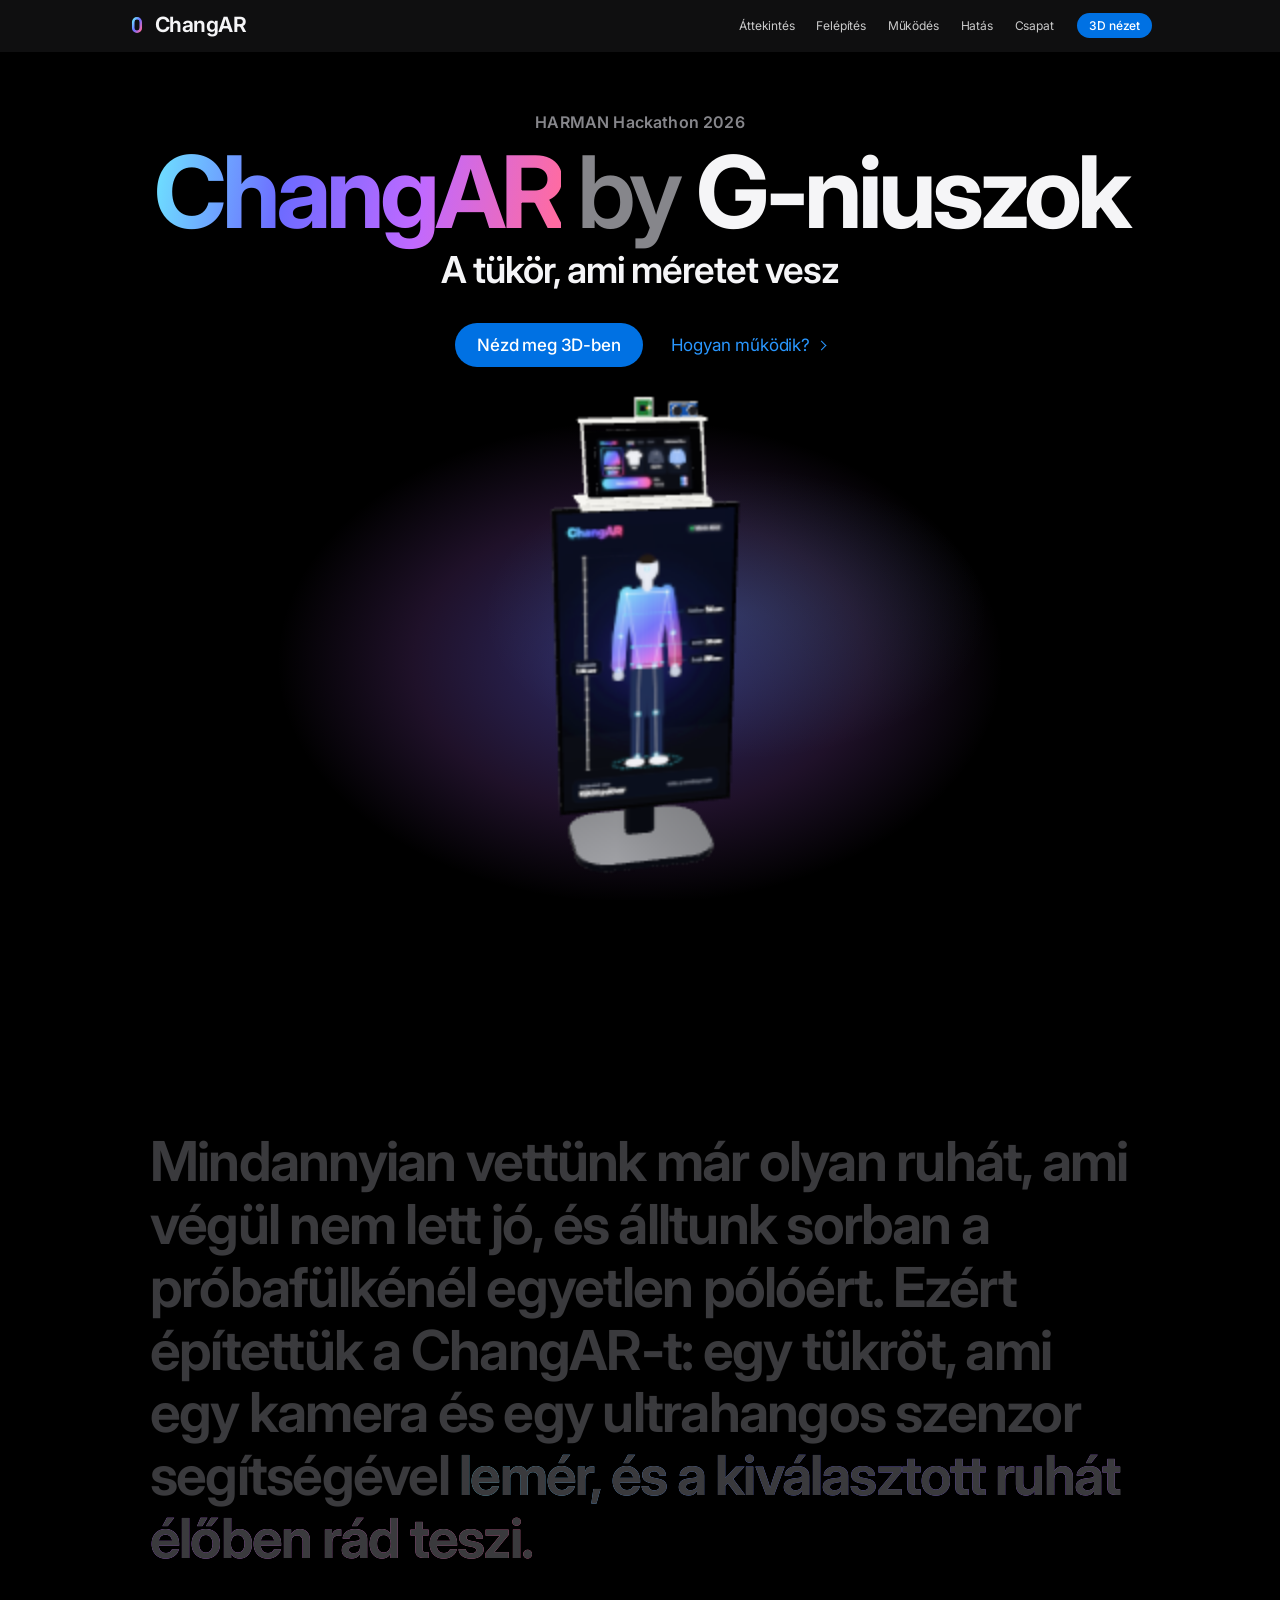
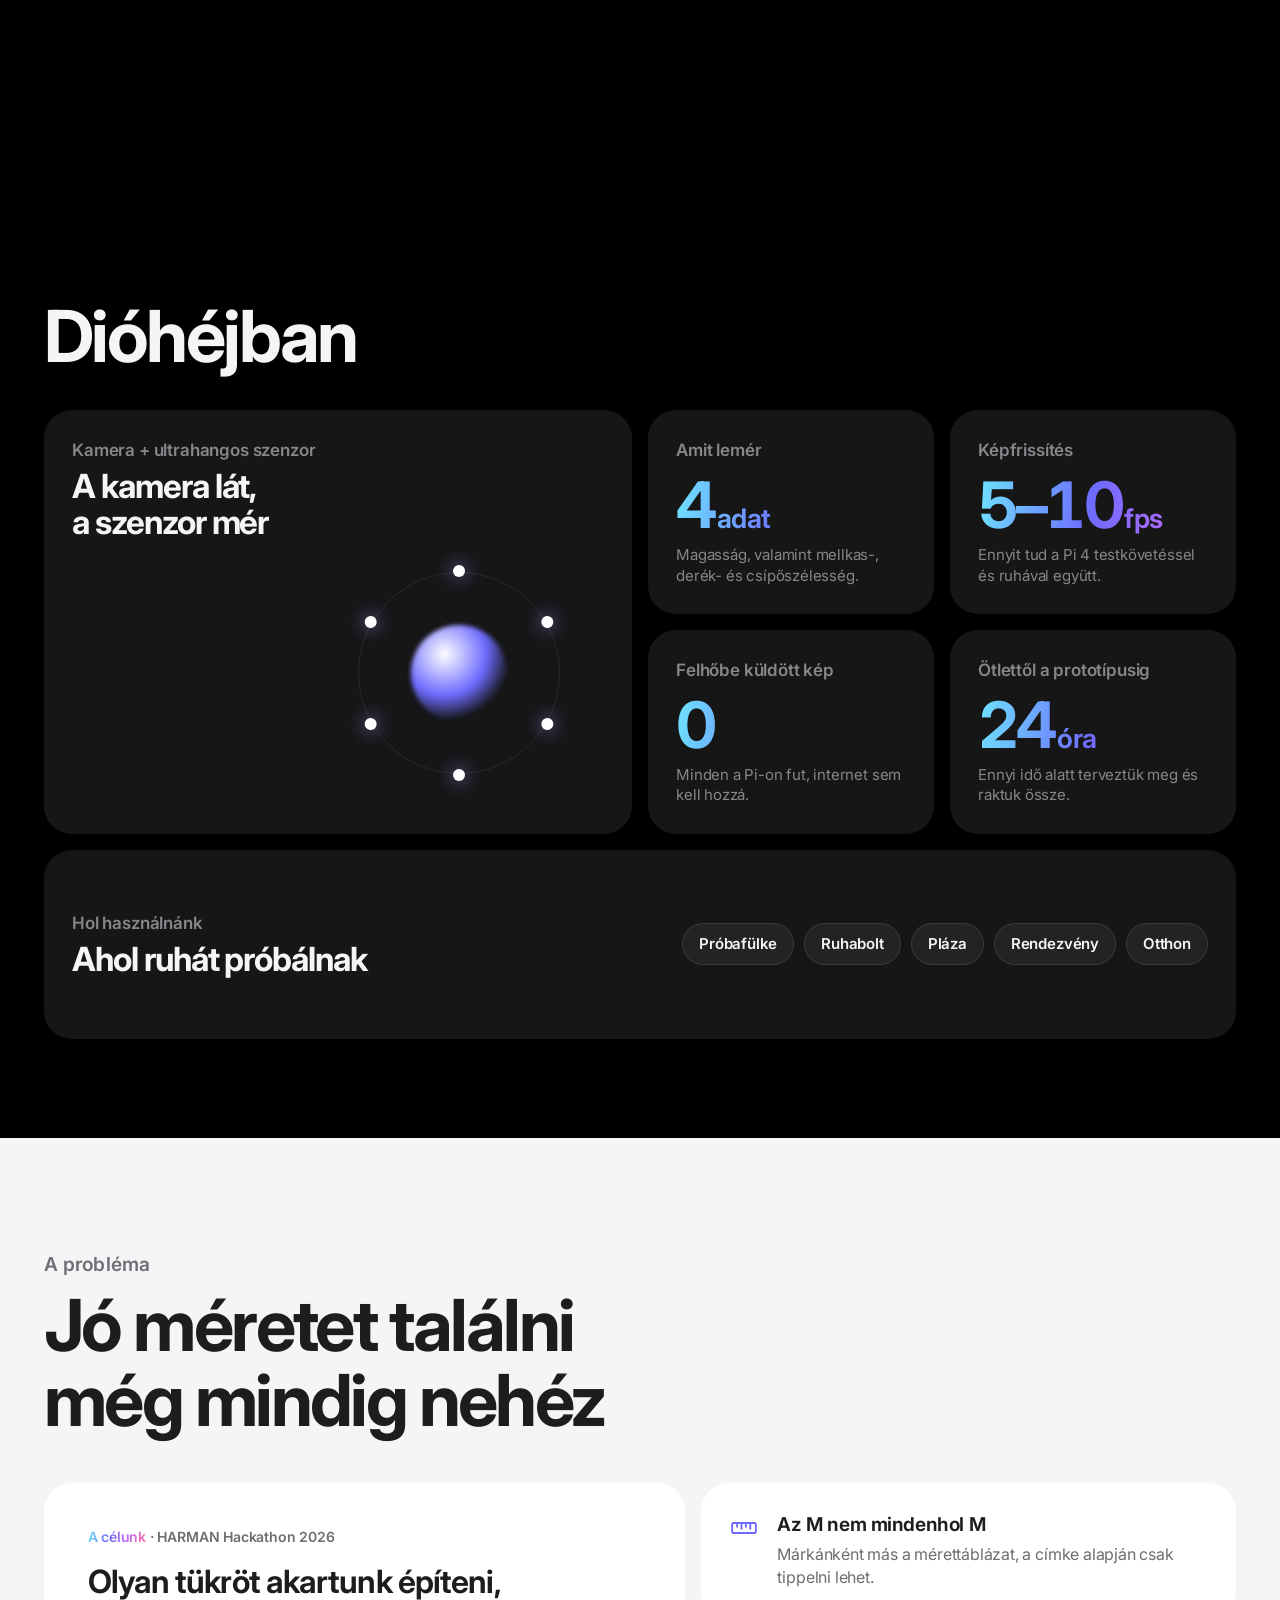
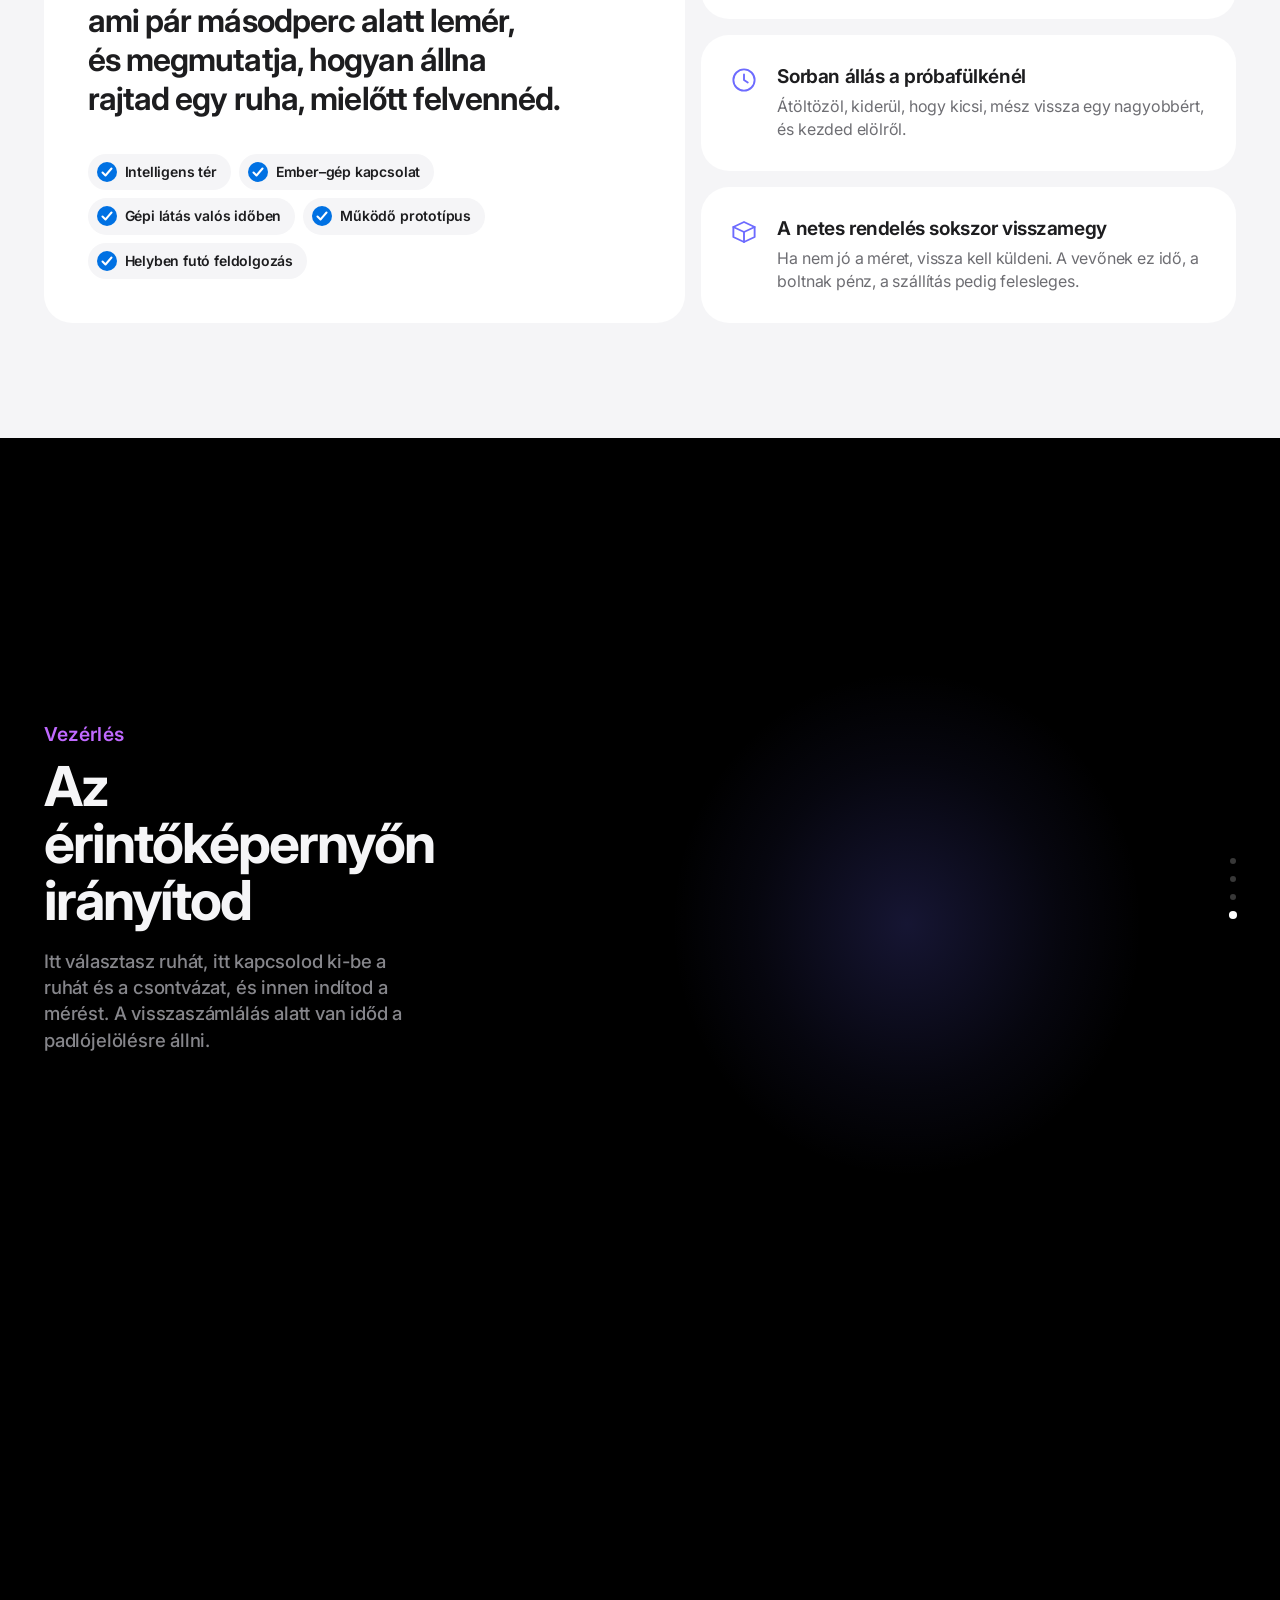
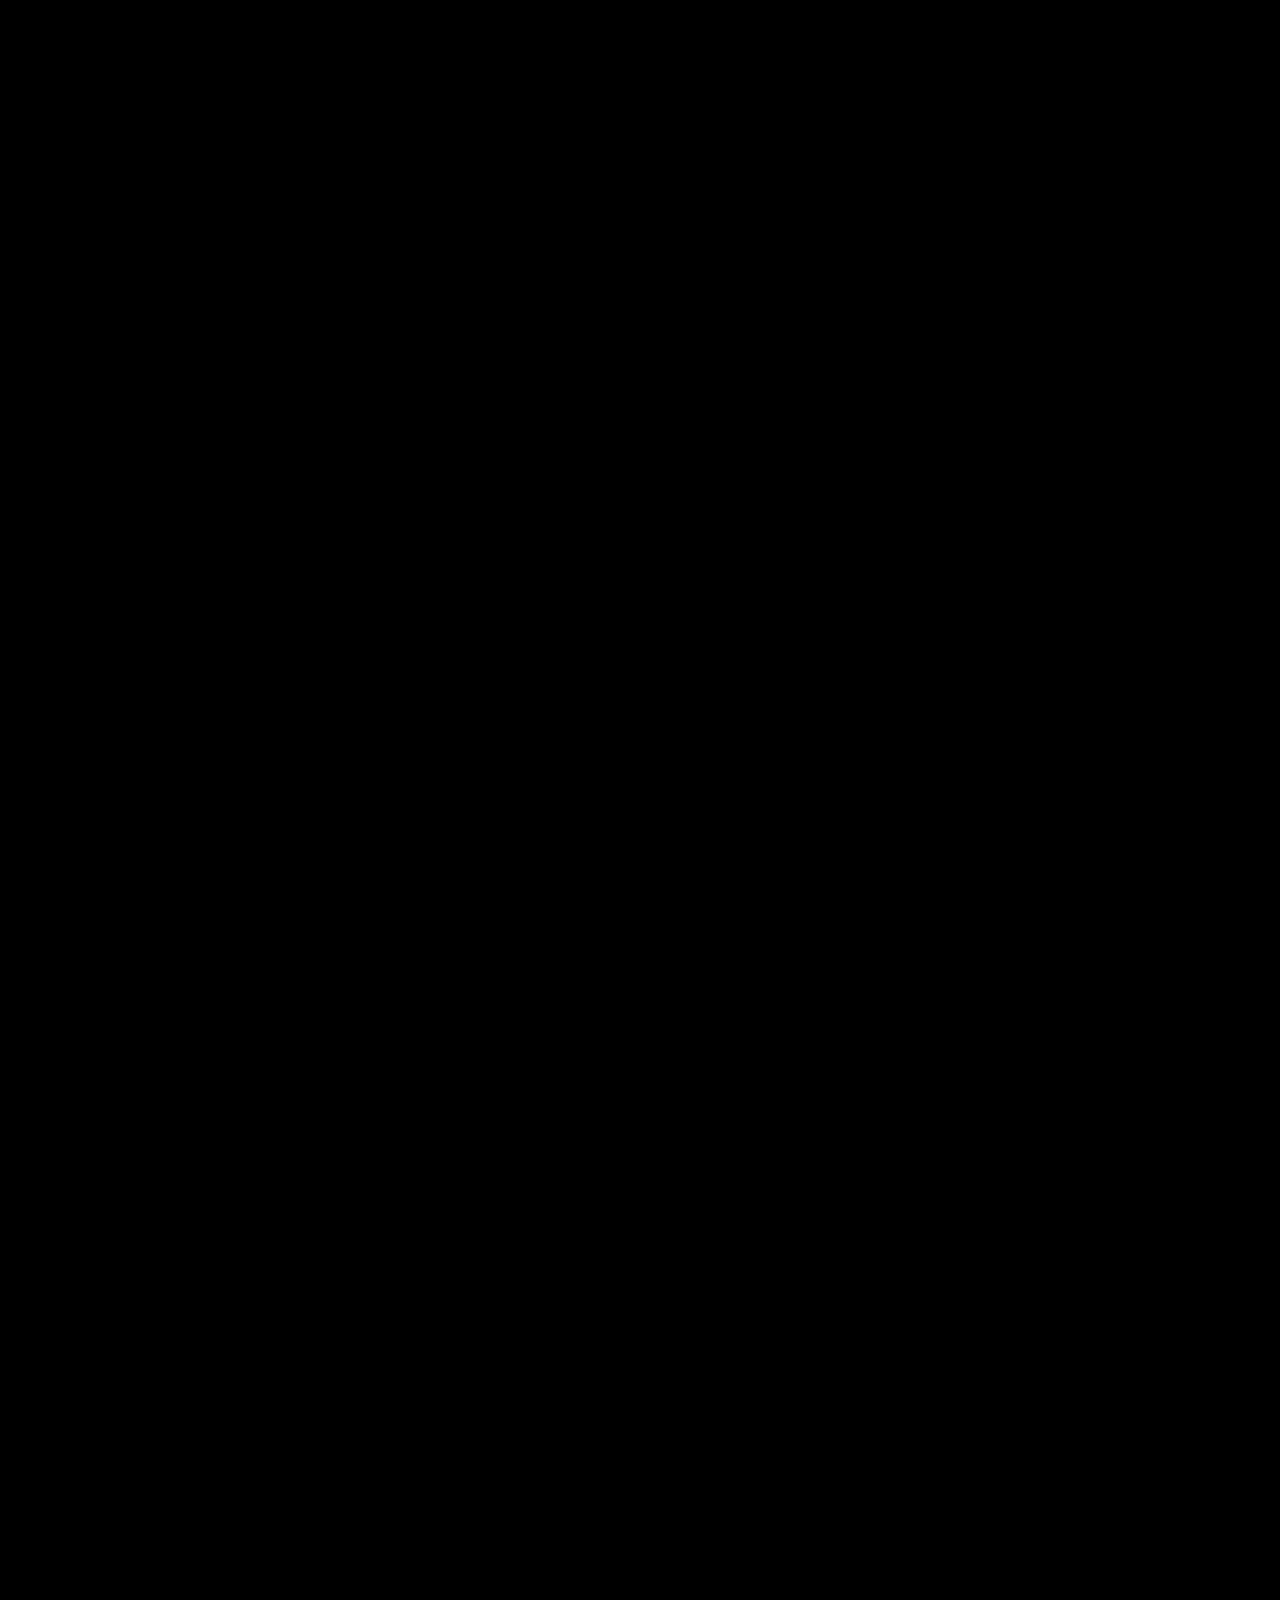
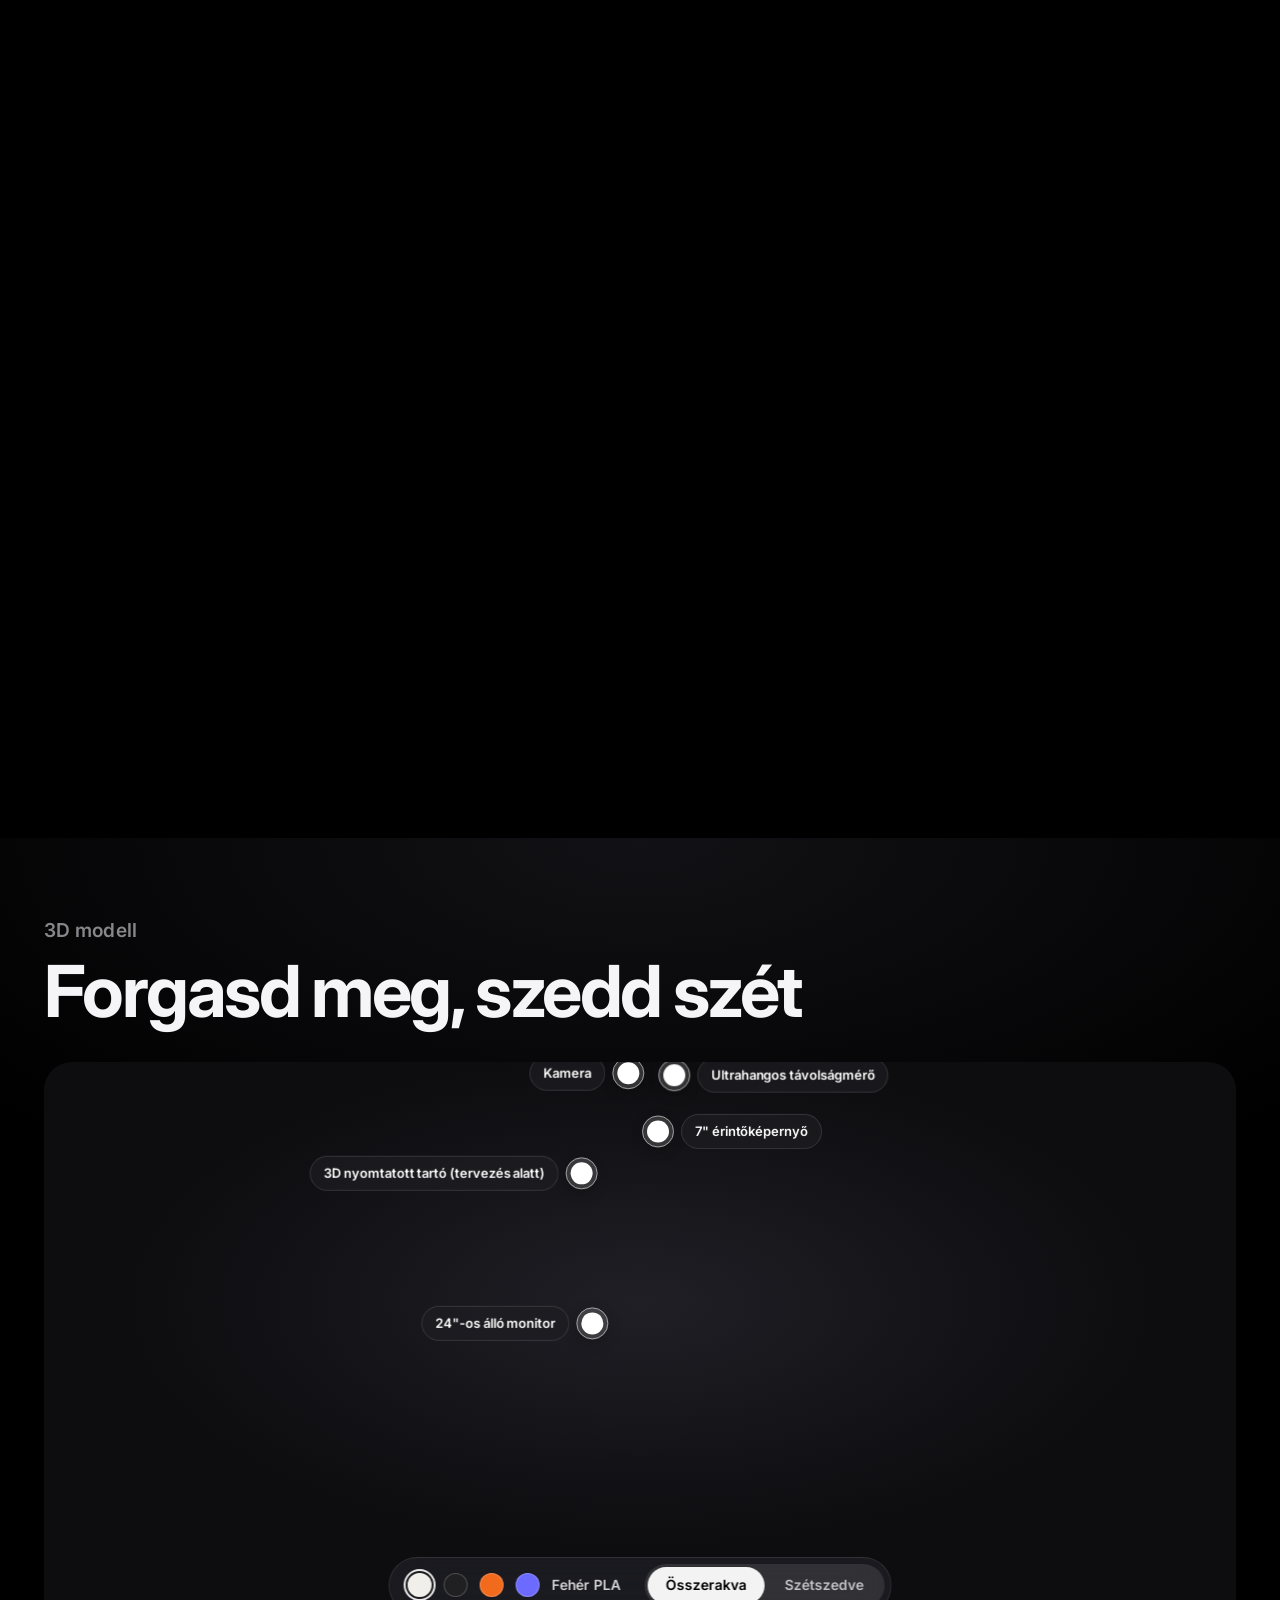
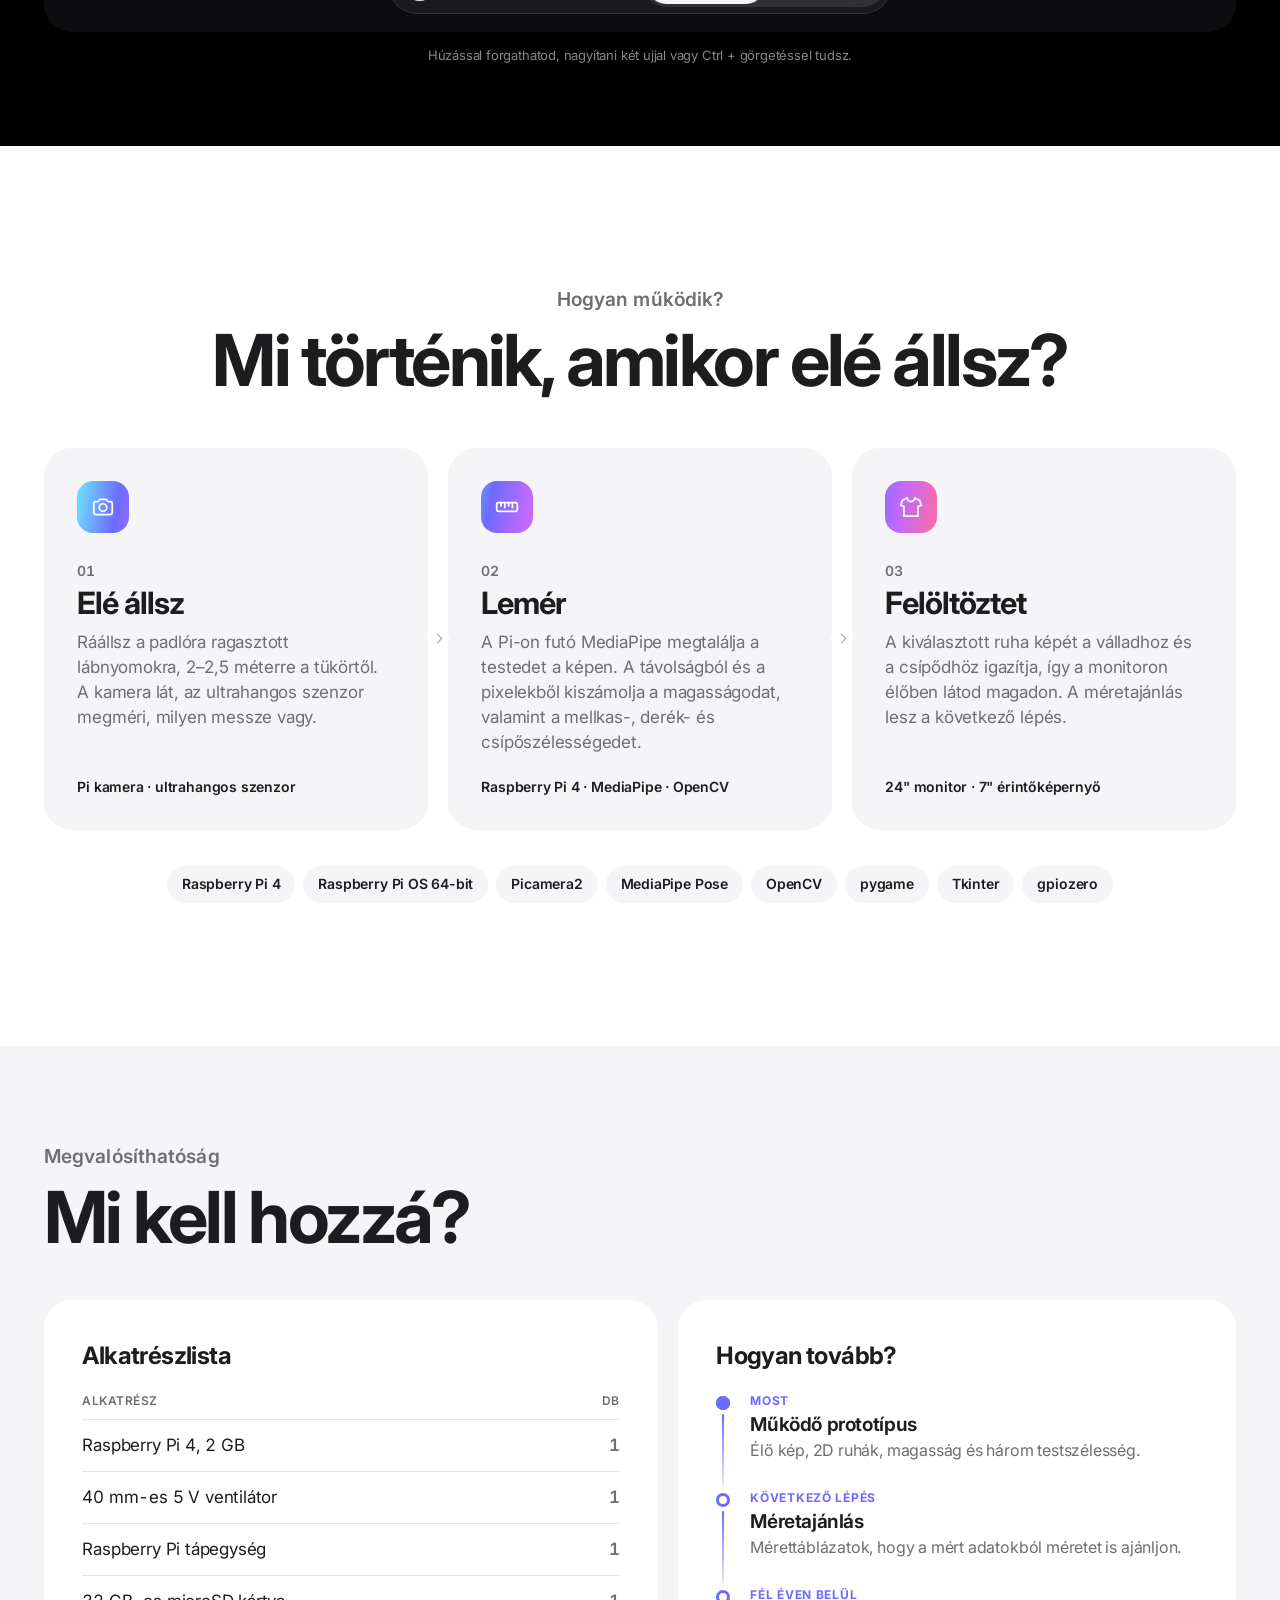
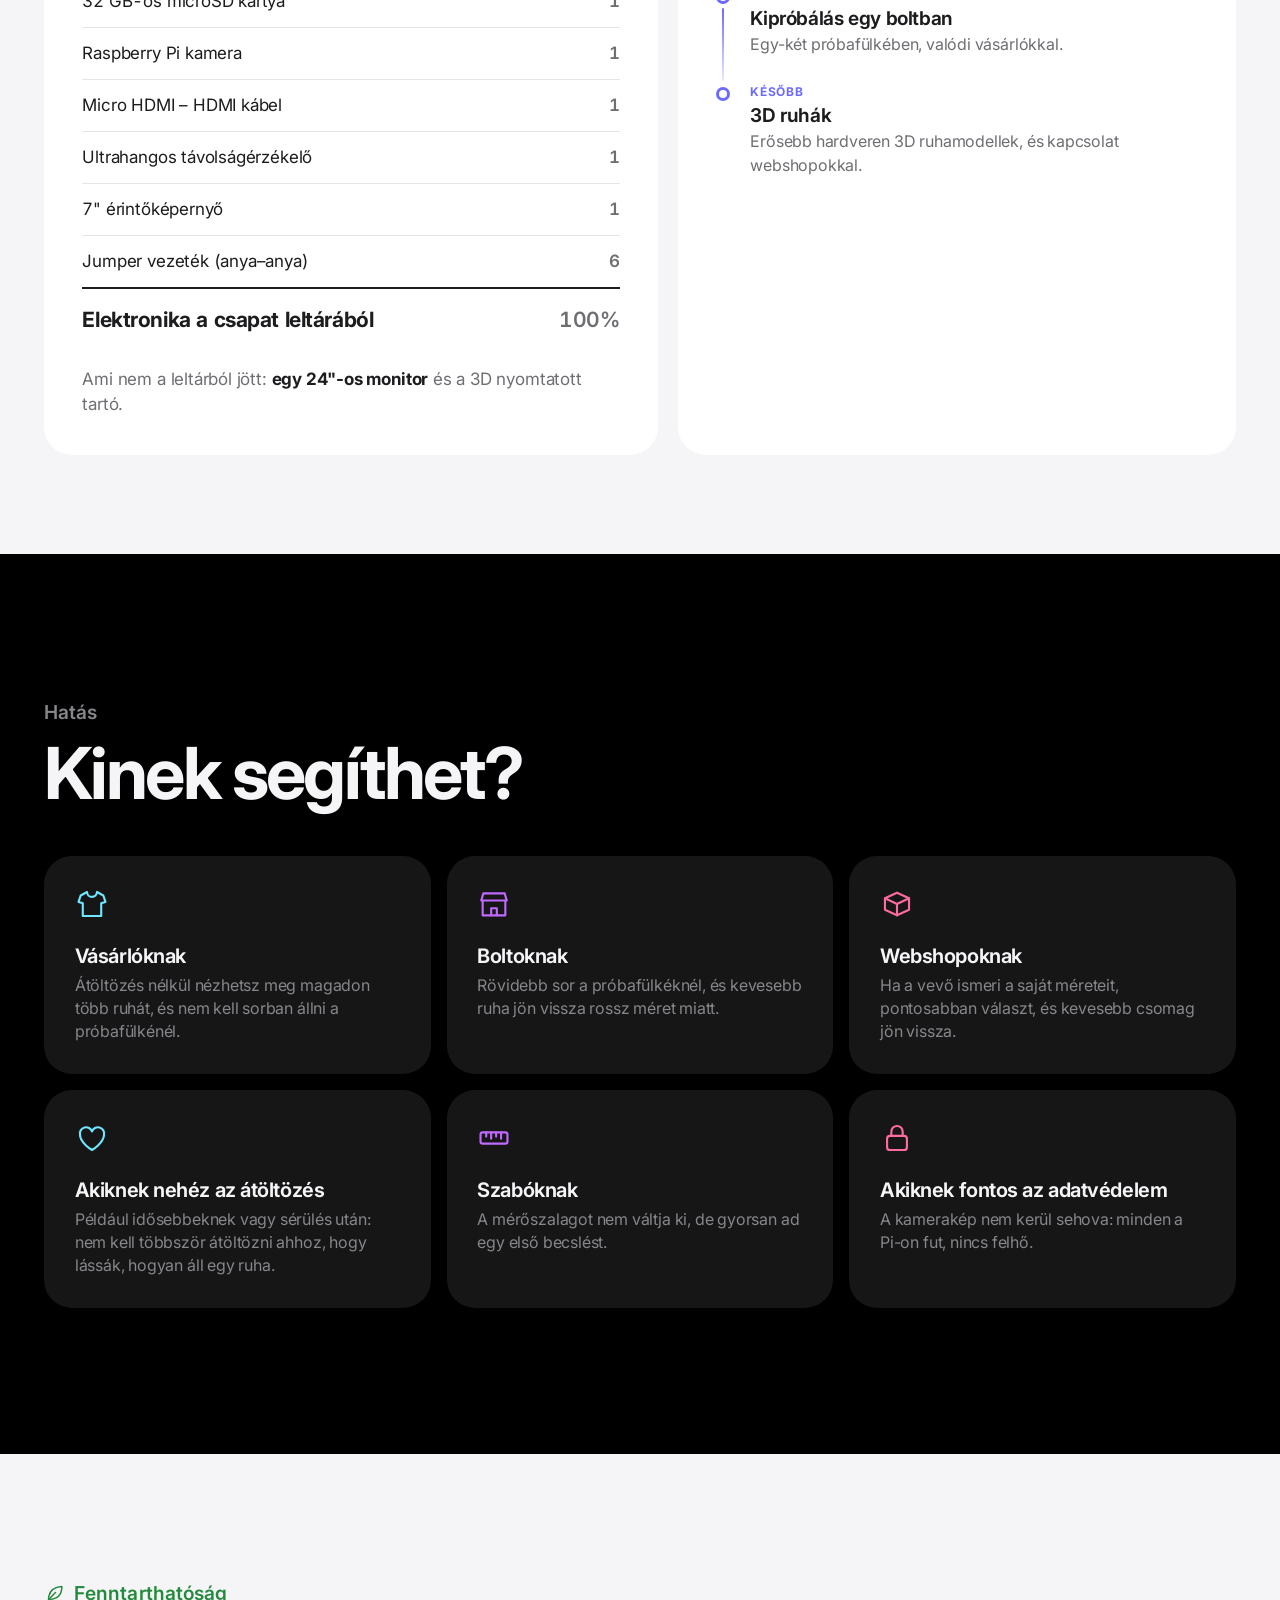
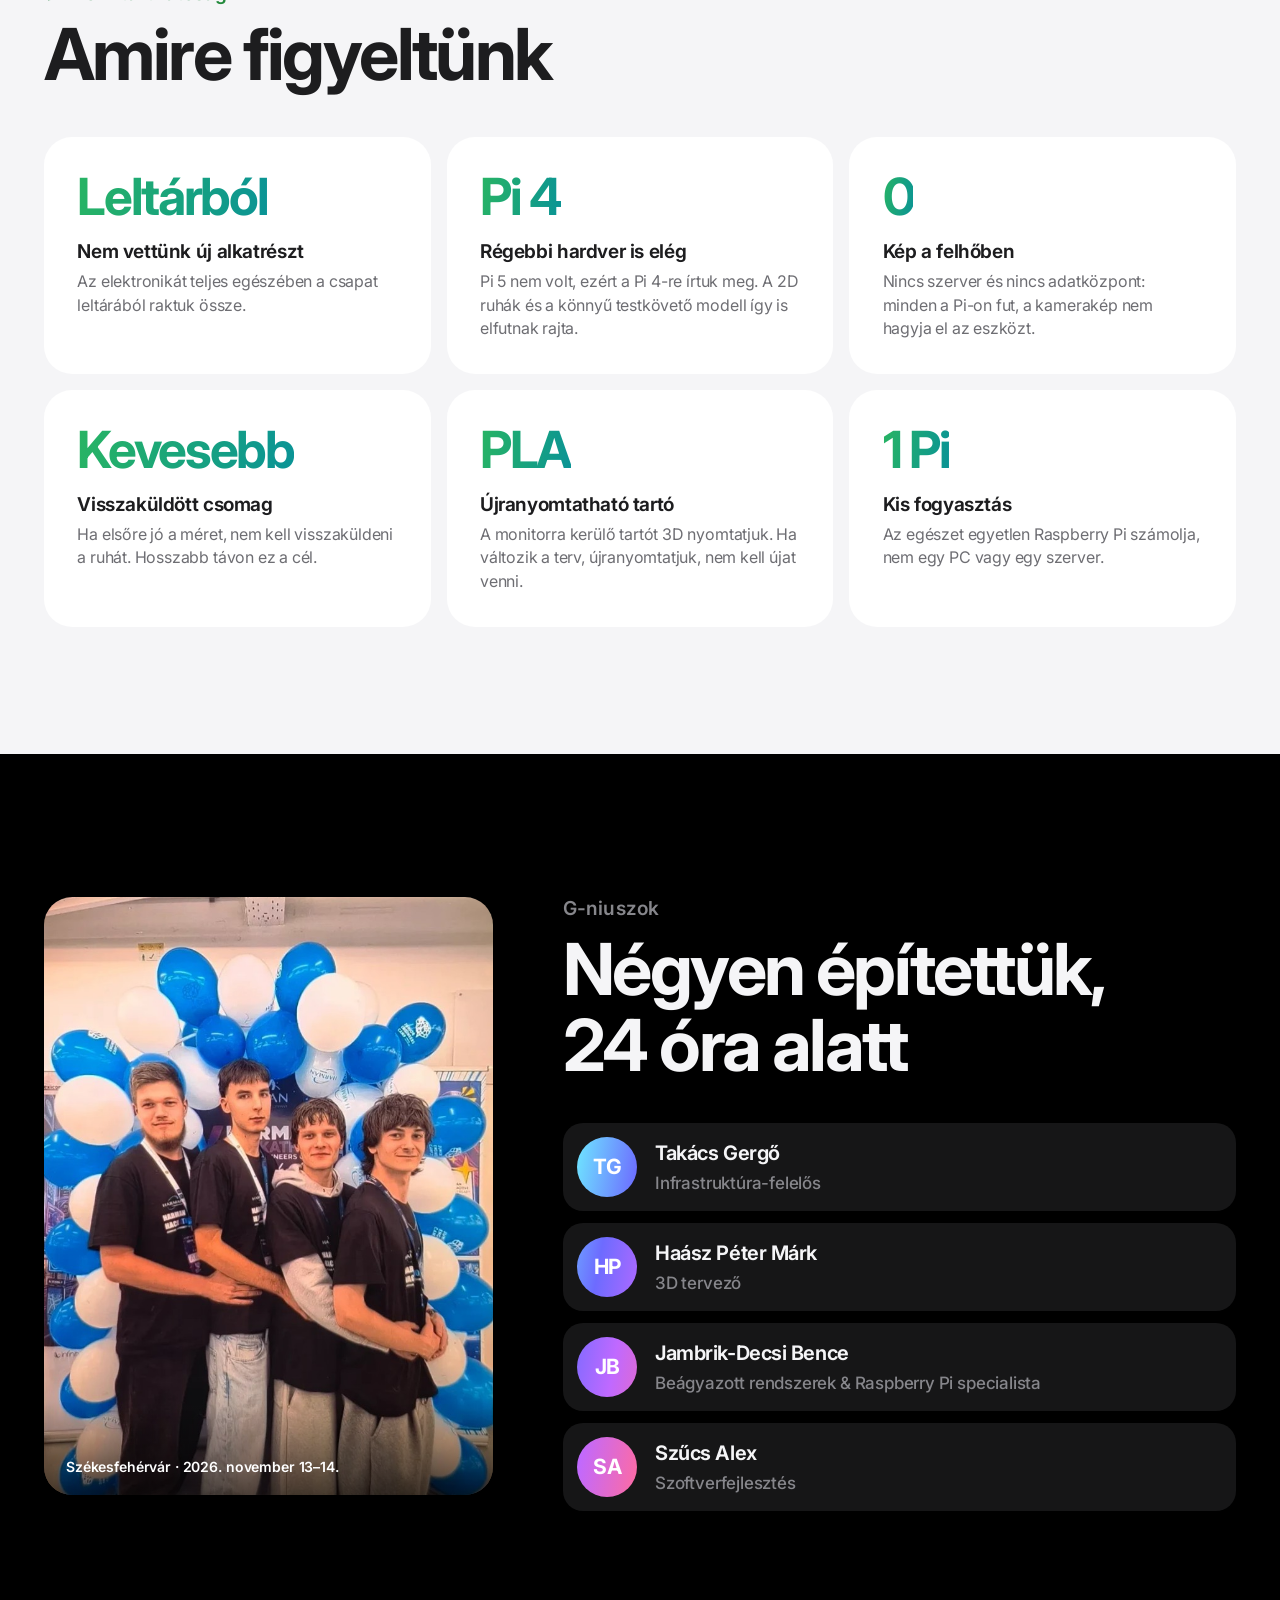
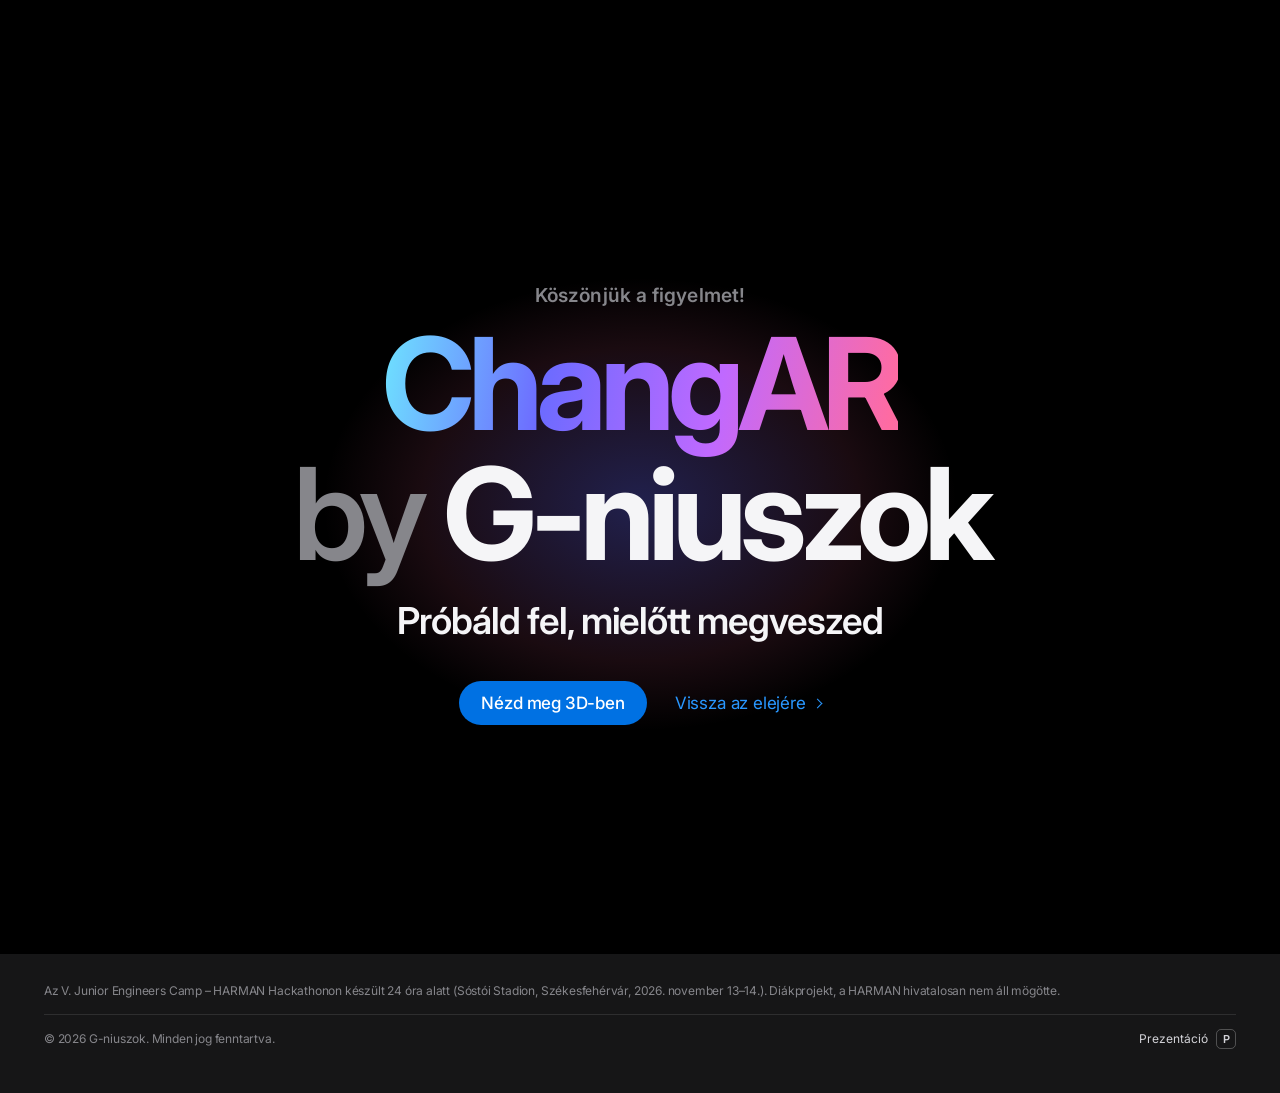
==== web/index.html @ cf9cc8a7 "Add files via upload" ====
<!doctype html>
<html lang="hu">
<head>
  <meta charset="utf-8">
  <meta name="viewport" content="width=device-width, initial-scale=1, viewport-fit=cover">
  <!-- ✏️ EDIT: page title + description (shown in browser tabs and link previews) -->
  <title>ChangAR by G-niuszok · A tükör, ami méretet vesz</title>
  <meta name="description" content="A ChangAR egy okostükör: egy kamera és egy ultrahangos szenzor segítségével lemér, és élőben rád teszi a kiválasztott ruhát. A G-niuszok csapat építette 24 óra alatt a HARMAN Hackathon 2026-on.">
  <meta name="author" content="G-niuszok">
  <meta property="og:title" content="ChangAR by G-niuszok · A tükör, ami méretet vesz">
  <meta property="og:description" content="Okostükör Raspberry Pi-on: lemér, és a monitoron élőben rád teszi a ruhát. A G-niuszok csapat projektje a HARMAN Hackathon 2026-ról.">
  <meta property="og:site_name" content="G-niuszok">
  <meta property="og:type" content="website">
  <meta property="og:locale" content="hu_HU">
  <meta name="theme-color" content="#000000">
  <link rel="icon" href="assets/favicon.svg" type="image/svg+xml">
  <link rel="preload" href="vendor/fonts/inter-latin-opsz-normal.woff2" as="font" type="font/woff2" crossorigin>
  <link rel="stylesheet" href="css/style.css">
  <script>document.documentElement.classList.add('js')</script>
  <script type="module" src="vendor/model-viewer.min.js"></script>
  <script defer src="js/main.js"></script>
</head>
<body>
<a class="skip-link" href="#main">Ugrás a tartalomhoz</a>

<!-- ============================== NAVIGATION ============================== -->
<header class="nav" id="nav">
  <div class="nav__inner">
    <a class="nav__brand" href="#top" aria-label="ChangAR, vissza az oldal tetejére">
      <svg class="nav__logo" viewBox="0 0 24 24" aria-hidden="true"><defs><linearGradient id="logo-grad" x1="0" y1="0" x2="1" y2="1"><stop offset="0" stop-color="#6ee7ff"/><stop offset=".5" stop-color="#6d6bff"/><stop offset="1" stop-color="#ff6ba1"/></linearGradient></defs><rect x="7" y="3" width="10" height="18" rx="5" stroke="url(#logo-grad)"/></svg>
      ChangAR <!-- ✏️ EDIT: project name -->
    </a>
    <nav class="nav__menu" id="nav-menu" aria-label="Szakaszok">
      <a href="#overview">Áttekintés</a>
      <a href="#design">Felépítés</a>
      <a href="#how">Működés</a>
      <a href="#impact">Hatás</a>
      <a href="#team">Csapat</a>
    </nav>
    <button class="nav__toggle" type="button" aria-expanded="false" aria-controls="nav-menu" aria-label="Menü megnyitása">
      <svg viewBox="0 0 24 24" aria-hidden="true"><path d="M6 9.5l6 6 6-6"/></svg>
    </button>
    <a class="nav__cta" href="#explore">3D nézet</a>
  </div>
</header>

<main id="main">

  <!-- ============================== 1 · HERO ============================== -->
  <section class="hero" id="top" data-slide>
    <div class="hero__glow" aria-hidden="true"></div>
    <div class="hero__copy container">
      <p class="hero__eyebrow intro" style="--d:.1s">HARMAN Hackathon 2026</p>
      <!-- ✏️ EDIT: project + team name. The two parts only wrap between each other. -->
      <h1 class="hero__title intro" style="--d:.2s"><span class="lockup__name grad-text grad-text--animated">ChangAR</span> <span class="lockup__by">by <span class="lockup__team">G-niuszok</span></span></h1>
      <p class="hero__tagline intro" style="--d:.35s">A tükör, ami méretet vesz</p>
      <div class="hero__ctas intro" style="--d:.5s">
        <a class="btn" href="#explore">Nézd meg 3D-ben</a>
        <a class="link-more" href="#how">Hogyan működik?</a>
      </div>
    </div>
    <div class="hero__stage intro" style="--d:.45s">
      <!-- ✏️ 3D: put your model at assets/models/changar.glb (see README → "Your 3D model") -->
      <model-viewer class="mv hero__model" id="hero-model"
        src="assets/models/changar.glb"
        alt="A ChangAR: álló 24 colos monitor, a tetején 3D nyomtatott tartóban érintőképernyő, Raspberry Pi, kamera és távolságmérő"
        camera-orbit="25deg 72deg 112%"
        auto-rotate auto-rotate-delay="0" rotation-per-second="12deg"
        camera-controls disable-zoom disable-pan touch-action="pan-y" interaction-prompt="none"
        environment-image="neutral" tone-mapping="neutral" exposure="1.05" shadow-intensity="0"
        loading="eager">
        <div slot="progress-bar"></div>
      </model-viewer>
    </div>
  </section>

  <!-- ============================== 2 · STATEMENT ============================== -->
  <section class="section statement slide" id="overview" data-slide>
    <div class="container">
      <!-- ✏️ EDIT: your one-paragraph story. Words light up as you scroll; wrap key words in <span class="hl"> for the gradient. -->
      <p class="scrub-text" data-scrub>
        Mindannyian vettünk már olyan ruhát, ami végül nem lett jó, és álltunk sorban a próbafülkénél egyetlen pólóért.
        Ezért építettük a ChangAR-t: egy tükröt, ami egy kamera és egy ultrahangos szenzor segítségével
        <span class="hl">lemér, és a kiválasztott ruhát élőben rád teszi.</span>
      </p>
    </div>
  </section>

  <!-- ============================== 3 · HIGHLIGHTS ============================== -->
  <section class="section highlights slide" data-slide>
    <div class="container container--wide">
      <h2 class="section-title reveal">Dióhéjban</h2>
      <div class="bento">
        <article class="tile tile--hero reveal">
          <p class="tile__label">Kamera + ultrahangos szenzor</p>
          <h3 class="tile__title">A kamera lát,<br>a szenzor mér</h3>
          <div class="mic-viz" aria-hidden="true">
            <span class="mic-viz__pulse"></span><span class="mic-viz__pulse"></span><span class="mic-viz__pulse"></span>
            <span class="mic-viz__ring"><i></i><i></i><i></i><i></i><i></i><i></i></span>
            <span class="mic-viz__core"></span>
          </div>
        </article>
        <article class="tile reveal" style="--d:.06s">
          <p class="tile__label">Amit lemér</p>
          <p class="tile__stat"><span data-count="4">4</span><small>adat</small></p>
          <p class="tile__text">Magasság, valamint mellkas-, derék- és csípőszélesség.</p>
        </article>
        <article class="tile reveal" style="--d:.12s">
          <p class="tile__label">Képfrissítés</p>
          <p class="tile__stat">5–10<small>fps</small></p>
          <p class="tile__text">Ennyit tud a Pi 4 testkövetéssel és ruhával együtt.</p>
        </article>
        <article class="tile reveal" style="--d:.18s">
          <p class="tile__label">Felhőbe küldött kép</p>
          <p class="tile__stat"><span data-count="0">0</span></p>
          <p class="tile__text">Minden a Pi-on fut, internet sem kell hozzá.</p>
        </article>
        <article class="tile reveal" style="--d:.24s">
          <p class="tile__label">Ötlettől a prototípusig</p>
          <p class="tile__stat"><span data-count="24">24</span><small>óra</small></p>
          <p class="tile__text">Ennyi idő alatt terveztük meg és raktuk össze.</p>
        </article>
        <article class="tile tile--wide reveal" style="--d:.1s">
          <div>
            <p class="tile__label">Hol használnánk</p>
            <h3 class="tile__title">Ahol ruhát próbálnak</h3>
          </div>
          <ul class="spaces">
            <li>Próbafülke</li><li>Ruhabolt</li><li>Pláza</li><li>Rendezvény</li><li>Otthon</li>
          </ul>
        </article>
      </div>
    </div>
  </section>

  <!-- ============================== 4 · CHALLENGE ============================== -->
  <section class="section section--light challenge slide" id="challenge" data-slide>
    <div class="container container--wide">
      <p class="eyebrow reveal">A probléma</p>
      <h2 class="section-title reveal">Jó méretet találni<br>még mindig nehéz</h2>
      <div class="challenge__grid">
        <!-- ✏️ EDIT: if you want to quote the official challenge text, put it here and change the caption to "Hivatalos feladat" -->
        <figure class="brief reveal">
          <figcaption><span class="grad-text">A célunk</span> · HARMAN Hackathon 2026</figcaption>
          <blockquote>Olyan tükröt akartunk építeni, ami pár másodperc alatt lemér, és megmutatja, hogyan állna rajtad egy ruha, mielőtt felvennéd.</blockquote>
          <!-- How the idea fits the brief. Keep this list in sync with the jury's criteria. -->
          <ul class="fit" aria-label="Hogyan illeszkedik a ChangAR a feladathoz">
            <li>Intelligens tér</li>
            <li>Ember–gép kapcsolat</li>
            <li>Gépi látás valós időben</li>
            <li>Működő prototípus</li>
            <li>Helyben futó feldolgozás</li>
          </ul>
        </figure>
        <div class="points">
          <article class="point reveal">
            <svg class="icon point__icon" viewBox="0 0 24 24" aria-hidden="true"><rect x="2.5" y="8" width="19" height="8" rx="1.5"/><path d="M6.5 8v3M10 8v4.5M13.5 8v3M17 8v4.5"/></svg>
            <div><h3>Az M nem mindenhol M</h3><p>Márkánként más a mérettáblázat, a címke alapján csak tippelni lehet.</p></div>
          </article>
          <article class="point reveal" style="--d:.08s">
            <svg class="icon point__icon" viewBox="0 0 24 24" aria-hidden="true"><circle cx="12" cy="12" r="8.5"/><path d="M12 7.5V12l3 2"/></svg>
            <div><h3>Sorban állás a próbafülkénél</h3><p>Átöltözöl, kiderül, hogy kicsi, mész vissza egy nagyobbért, és kezded elölről.</p></div>
          </article>
          <article class="point reveal" style="--d:.16s">
            <svg class="icon point__icon" viewBox="0 0 24 24" aria-hidden="true"><path d="M3.5 8L12 4l8.5 4v8L12 20l-8.5-4z"/><path d="M3.5 8L12 12l8.5-4M12 12v8"/></svg>
            <div><h3>A netes rendelés sokszor visszamegy</h3><p>Ha nem jó a méret, vissza kell küldeni. A vevőnek ez idő, a boltnak pénz, a szállítás pedig felesleges.</p></div>
          </article>
        </div>
      </div>
    </div>
  </section>

  <!-- ============================== 5 · DESIGN (scroll-driven 3D) ==============================
       Each .story__step is one "chapter" while the model stays pinned.
       data-orbit   = camera angle "theta phi radius"  (use ?edit to read values from the live model)
       data-explode = 0…1, scrubs the model's first animation (e.g. an exploded view) if it has one
       data-target  = optional orbit centre "x y z" in metres, to frame one part of the model -->
  <section class="story" id="design" aria-label="Felépítés">
    <div class="story__sticky">
      <div class="story__stage">
        <div class="story__light" aria-hidden="true"></div>
        <model-viewer class="mv" id="story-model"
          src="assets/models/changar.glb"
          alt="A ChangAR forog, és szétszedve is megmutatja az alkatrészeit"
          camera-orbit="25deg 80deg 118%" camera-target="0m 0.43m -0.03m" max-camera-orbit="auto auto 400%" min-camera-orbit="auto 5deg 0.1m"
          interpolation-decay="110" interaction-prompt="none"
          environment-image="neutral" tone-mapping="neutral" exposure="1.05" shadow-intensity="0"
          loading="lazy">
          <div slot="progress-bar"></div>
        </model-viewer>
      </div>
      <div class="story__copy">
        <div class="story__step is-active" data-orbit="25deg 80deg 118%" data-target="0m 0.43m -0.03m" data-explode="0">
          <p class="eyebrow">Felépítés</p>
          <h2>Egy álló monitor és egy tartó</h2>
          <p>A tükör valójában egy álló helyzetbe fordított 24 colos monitor, ezen látod magad a kiválasztott ruhában. A tetejére 3D nyomtatott tartót tervezünk, ebbe kerül minden más.</p>
        </div>
        <div class="story__step" data-orbit="20deg 84deg 29%" data-target="0.02m 0.772m -0.01m" data-explode="0">
          <p class="eyebrow">Mérés</p>
          <h2>Kamera és ultrahangos szenzor</h2>
          <p>A kamera vízszintesen ül a tartó tetején, mellette az ultrahangos szenzor méri, milyen messze állsz. A távolság kell ahhoz, hogy a pixelekből centiméter legyen. Alattuk van a kicsit hátradöntött 7 colos érintőképernyő.</p>
        </div>
        <div class="story__step" data-orbit="150deg 70deg 68%" data-target="0m 0.86m -0.06m" data-explode="1">
          <p class="eyebrow">Belül</p>
          <h2>A Raspberry Pi a kijelző hátán van</h2>
          <p>A Pi 4 távtartókkal az érintőképernyő hátára van rögzítve, egy 40 mm-es ventilátor hűti, mert a testkövetés folyamatosan terheli. Így a kamera és a kijelző rövid szalagkábele is elér hozzá.</p>
        </div>
        <div class="story__step" data-orbit="-30deg 80deg 34%" data-target="0m 0.71m 0m" data-explode="0">
          <p class="eyebrow">Vezérlés</p>
          <h2>Az érintőképernyőn irányítod</h2>
          <p>Itt választasz ruhát, itt kapcsolod ki-be a ruhát és a csontvázat, és innen indítod a mérést. A visszaszámlálás alatt van időd a padlójelölésre állni.</p>
        </div>
      </div>
      <div class="story__dots" aria-hidden="true"></div>
    </div>
  </section>

  <!-- ============================== 6 · EXPLORE (interactive 3D) ============================== -->
  <section class="section explore slide" id="explore" data-slide>
    <div class="container container--wide">
      <div class="section-head">
        <p class="eyebrow reveal">3D modell</p>
        <h2 class="section-title reveal">Forgasd meg, szedd szét</h2>
      </div>
      <div class="viewer reveal">
        <!-- ✏️ 3D: the model and these hotspot positions come from tools/changar-model.html (it prints them after generating). -->
        <model-viewer class="mv" id="explore-model"
          src="assets/models/changar.glb"
          alt="A ChangAR interaktív 3D modellje: álló monitor, a tetején tartóban érintőképernyő, Raspberry Pi, kamera és távolságmérő. Húzd a forgatáshoz."
          camera-orbit="25deg 78deg 95%" max-camera-orbit="auto auto 400%"
          camera-controls touch-action="pan-y" interaction-prompt="auto"
          ar ar-modes="webxr scene-viewer quick-look"
          environment-image="neutral" tone-mapping="neutral" exposure="1.05"
          shadow-intensity="1" shadow-softness="0.9"
          data-exploded-radius="132%" loading="lazy">
          <button class="hotspot hotspot--left" data-visibility-attribute="visible" slot="hotspot-camera" data-position="-0.0025m 0.8000m -0.0124m" data-normal="0.000m 0.000m 1.000m" type="button">
            <span class="hotspot__label">Kamera</span>
          </button>
          <button class="hotspot" data-visibility-attribute="visible" slot="hotspot-sonar" data-position="0.0780m 0.7955m -0.0056m" data-normal="0.000m 0.000m 1.000m" type="button">
            <span class="hotspot__label">Ultrahangos távolságmérő</span>
          </button>
          <button class="hotspot" data-visibility-attribute="visible" slot="hotspot-touch" data-position="0.0500m 0.7115m -0.0088m" data-normal="0.000m 0.259m 0.966m" type="button">
            <span class="hotspot__label">7" érintőképernyő</span>
          </button>
          <button class="hotspot hotspot--left" data-visibility-attribute="visible" slot="hotspot-display" data-position="-0.0600m 0.4000m 0.0074m" data-normal="0.000m 0.000m 1.000m" type="button">
            <span class="hotspot__label">24"-os álló monitor</span>
          </button>
          <button class="hotspot" data-visibility-attribute="visible" slot="hotspot-pi" data-position="-0.0363m 0.6919m -0.0431m" data-normal="0.000m -0.259m -0.966m" type="button">
            <span class="hotspot__label">Raspberry Pi 4 + ventilátor</span>
          </button>
          <button class="hotspot hotspot--left" data-visibility-attribute="visible" slot="hotspot-bracket" data-position="-0.0750m 0.6451m 0.0102m" data-normal="0.000m 0.000m 1.000m" type="button">
            <span class="hotspot__label">3D nyomtatott tartó (tervezés alatt)</span>
          </button>
          <button class="ar-btn" slot="ar-button" type="button">
            <svg class="icon" viewBox="0 0 24 24" aria-hidden="true"><path d="M12 3l8 4.5v9L12 21l-8-4.5v-9z"/><path d="M12 12l8-4.5M12 12v9M12 12L4 7.5"/></svg>
            Nézd meg a saját szobádban
          </button>
          <div slot="progress-bar"></div>
        </model-viewer>
        <div class="viewer__bar">
          <!-- Finish swatches recolour the material named in data-material. Hidden automatically if your model has no such material. -->
          <!-- Recolours the 3D-printed holder (material "Bracket"). data-color is linear RGB. -->
          <div class="swatches" data-material="Bracket" role="radiogroup" aria-label="A tartó filamentszíne">
            <button class="swatch is-active" type="button" role="radio" aria-checked="true"  aria-label="Fehér PLA"   data-name="Fehér PLA"   data-color="0.871,0.863,0.823" style="--c:#f0efea"></button>
            <button class="swatch"           type="button" role="radio" aria-checked="false" aria-label="Fekete PLA"  data-name="Fekete PLA"  data-color="0.014,0.014,0.016" style="--c:#202022"></button>
            <button class="swatch"           type="button" role="radio" aria-checked="false" aria-label="Narancs PLA" data-name="Narancs PLA" data-color="0.888,0.147,0.012" style="--c:#f26b1d"></button>
            <button class="swatch"           type="button" role="radio" aria-checked="false" aria-label="Indigó PLA"  data-name="Indigó PLA"  data-color="0.153,0.147,1.0" style="--c:#6d6bff"></button>
            <span class="swatches__name" aria-live="polite">Fehér PLA</span>
          </div>
          <div class="segmented" data-explode-toggle role="group" aria-label="Nézet">
            <button class="is-active" type="button" data-explode="0" aria-pressed="true">Összerakva</button>
            <button type="button" data-explode="1" aria-pressed="false">Szétszedve</button>
          </div>
        </div>
      </div>
      <p class="viewer__hint reveal">Húzással forgathatod, nagyítani két ujjal vagy Ctrl + görgetéssel tudsz.</p>
    </div>
  </section>

  <!-- ============================== 7 · HOW IT WORKS ============================== -->
  <section class="section section--white how slide" id="how" data-slide>
    <div class="container container--wide">
      <div class="section-head section-head--center">
        <p class="eyebrow reveal">Hogyan működik?</p>
        <h2 class="section-title reveal">Mi történik, amikor elé állsz?</h2>
      </div>
      <ol class="flow">
        <li class="flow__step reveal">
          <span class="flow__icon"><svg class="icon" viewBox="0 0 24 24" aria-hidden="true"><path d="M3.5 8.5A1.5 1.5 0 0 1 5 7h2.5L9 5h6l1.5 2H19a1.5 1.5 0 0 1 1.5 1.5v9A1.5 1.5 0 0 1 19 19H5a1.5 1.5 0 0 1-1.5-1.5z"/><circle cx="12" cy="12.5" r="3.5"/></svg></span>
          <span class="flow__num">01</span>
          <h3>Elé állsz</h3>
          <p>Ráállsz a padlóra ragasztott lábnyomokra, 2–2,5 méterre a tükörtől. A kamera lát, az ultrahangos szenzor megméri, milyen messze vagy.</p>
          <p class="flow__tech">Pi kamera · ultrahangos szenzor</p>
        </li>
        <li class="flow__step reveal" style="--d:.08s">
          <span class="flow__icon"><svg class="icon" viewBox="0 0 24 24" aria-hidden="true"><rect x="2.5" y="8" width="19" height="8" rx="1.5"/><path d="M6.5 8v3M10 8v4.5M13.5 8v3M17 8v4.5"/></svg></span>
          <span class="flow__num">02</span>
          <h3>Lemér</h3>
          <p>A Pi-on futó MediaPipe megtalálja a testedet a képen. A távolságból és a pixelekből kiszámolja a magasságodat, valamint a mellkas-, derék- és csípőszélességedet.</p>
          <p class="flow__tech">Raspberry Pi 4 · MediaPipe · OpenCV</p>
        </li>
        <li class="flow__step reveal" style="--d:.16s">
          <span class="flow__icon"><svg class="icon" viewBox="0 0 24 24" aria-hidden="true"><path d="M8.5 3.5L4 6l-1.5 4.5 3 1v9h13v-9l3-1L20 6l-4.5-2.5a3.5 3.5 0 0 1-7 0z"/></svg></span>
          <span class="flow__num">03</span>
          <h3>Felöltöztet</h3>
          <p>A kiválasztott ruha képét a válladhoz és a csípődhöz igazítja, így a monitoron élőben látod magadon. A méretajánlás lesz a következő lépés.</p>
          <p class="flow__tech">24" monitor · 7" érintőképernyő</p>
        </li>
      </ol>
      <!-- ✏️ EDIT: your real tech stack -->
      <ul class="stack reveal" aria-label="Felhasznált technológiák">
        <li>Raspberry Pi 4</li><li>Raspberry Pi OS 64-bit</li><li>Picamera2</li><li>MediaPipe Pose</li><li>OpenCV</li><li>pygame</li><li>Tkinter</li><li>gpiozero</li>
      </ul>
    </div>
  </section>

  <!-- ============================== 8 · FEASIBILITY ============================== -->
  <section class="section section--light feasibility slide" id="feasibility" data-slide>
    <div class="container container--wide">
      <div class="section-head">
        <p class="eyebrow reveal">Megvalósíthatóság</p>
        <h2 class="section-title reveal">Mi kell hozzá?</h2>
      </div>
      <div class="feas-grid">
        <!-- Parts from the Smart Mirror BOM, Rev G (core parts A-01 … A-08 and the jumper wires B-01) -->
        <article class="card bom reveal">
          <h3>Alkatrészlista</h3>
          <table>
            <thead><tr><th scope="col">Alkatrész</th><th scope="col">Db</th></tr></thead>
            <tbody>
              <tr><td>Raspberry Pi 4, 2 GB</td><td>1</td></tr>
              <tr><td>40 mm-es 5 V ventilátor</td><td>1</td></tr>
              <tr><td>Raspberry Pi tápegység</td><td>1</td></tr>
              <tr><td>32 GB-os microSD kártya</td><td>1</td></tr>
              <tr><td>Raspberry Pi kamera</td><td>1</td></tr>
              <tr><td>Micro HDMI – HDMI kábel</td><td>1</td></tr>
              <tr><td>Ultrahangos távolságérzékelő</td><td>1</td></tr>
              <tr><td>7" érintőképernyő</td><td>1</td></tr>
              <tr><td>Jumper vezeték (anya–anya)</td><td>6</td></tr>
            </tbody>
            <tfoot><tr><td>Elektronika a csapat leltárából</td><td>100%</td></tr></tfoot>
          </table>
          <p class="card__note">Ami nem a leltárból jött: <strong>egy 24"-os monitor</strong> és a 3D nyomtatott tartó.</p>
        </article>
        <article class="card roadmap reveal" style="--d:.08s">
          <h3>Hogyan tovább?</h3>
          <ol class="timeline">
            <li><time>Most</time><p>Működő prototípus</p><span>Élő kép, 2D ruhák, magasság és három testszélesség.</span></li>
            <li><time>Következő lépés</time><p>Méretajánlás</p><span>Mérettáblázatok, hogy a mért adatokból méretet is ajánljon.</span></li>
            <li><time>Fél éven belül</time><p>Kipróbálás egy boltban</p><span>Egy-két próbafülkében, valódi vásárlókkal.</span></li>
            <li><time>Később</time><p>3D ruhák</p><span>Erősebb hardveren 3D ruhamodellek, és kapcsolat webshopokkal.</span></li>
          </ol>
        </article>
      </div>
    </div>
  </section>

  <!-- ============================== 9 · IMPACT ============================== -->
  <section class="section impact slide" id="impact" data-slide>
    <div class="container container--wide">
      <div class="section-head">
        <p class="eyebrow reveal">Hatás</p>
        <h2 class="section-title reveal">Kinek segíthet?</h2>
      </div>
      <div class="people">
        <article class="person reveal">
          <svg class="icon person__icon" viewBox="0 0 24 24" aria-hidden="true"><path d="M8.5 3.5L4 6l-1.5 4.5 3 1v9h13v-9l3-1L20 6l-4.5-2.5a3.5 3.5 0 0 1-7 0z"/></svg>
          <h3>Vásárlóknak</h3>
          <p>Átöltözés nélkül nézhetsz meg magadon több ruhát, és nem kell sorban állni a próbafülkénél.</p>
        </article>
        <article class="person reveal" style="--d:.05s">
          <svg class="icon person__icon" viewBox="0 0 24 24" aria-hidden="true"><path d="M4 9.5V20h16V9.5"/><path d="M3 9.5l1.5-5h15l1.5 5z"/><path d="M10 20v-5h4v5"/></svg>
          <h3>Boltoknak</h3>
          <p>Rövidebb sor a próbafülkéknél, és kevesebb ruha jön vissza rossz méret miatt.</p>
        </article>
        <article class="person reveal" style="--d:.1s">
          <svg class="icon person__icon" viewBox="0 0 24 24" aria-hidden="true"><path d="M3.5 8L12 4l8.5 4v8L12 20l-8.5-4z"/><path d="M3.5 8L12 12l8.5-4M12 12v8"/></svg>
          <h3>Webshopoknak</h3>
          <p>Ha a vevő ismeri a saját méreteit, pontosabban választ, és kevesebb csomag jön vissza.</p>
        </article>
        <article class="person reveal">
          <svg class="icon person__icon" viewBox="0 0 24 24" aria-hidden="true"><path d="M12 20.5S3.5 15.6 3.5 9.6A4.4 4.4 0 0 1 12 7.4a4.4 4.4 0 0 1 8.5 2.2c0 6-8.5 10.9-8.5 10.9z"/></svg>
          <h3>Akiknek nehéz az átöltözés</h3>
          <p>Például idősebbeknek vagy sérülés után: nem kell többször átöltözni ahhoz, hogy lássák, hogyan áll egy ruha.</p>
        </article>
        <article class="person reveal" style="--d:.05s">
          <svg class="icon person__icon" viewBox="0 0 24 24" aria-hidden="true"><rect x="2.5" y="8" width="19" height="8" rx="1.5"/><path d="M6.5 8v3M10 8v4.5M13.5 8v3M17 8v4.5"/></svg>
          <h3>Szabóknak</h3>
          <p>A mérőszalagot nem váltja ki, de gyorsan ad egy első becslést.</p>
        </article>
        <article class="person reveal" style="--d:.1s">
          <svg class="icon person__icon" viewBox="0 0 24 24" aria-hidden="true"><rect x="5" y="10.5" width="14" height="10" rx="2"/><path d="M8 10.5V7.5a4 4 0 0 1 8 0v3"/></svg>
          <h3>Akiknek fontos az adatvédelem</h3>
          <p>A kamerakép nem kerül sehova: minden a Pi-on fut, nincs felhő.</p>
        </article>
      </div>
    </div>
  </section>

  <!-- ============================== 10 · SUSTAINABILITY ============================== -->
  <section class="section section--light planet slide" id="sustainability" data-slide>
    <div class="container container--wide">
      <div class="section-head">
        <p class="eyebrow eyebrow--green reveal">
          <svg class="icon" viewBox="0 0 24 24" aria-hidden="true"><path d="M5 19c0-8.3 5-13.2 14.5-14C19.5 14.5 14 19 5 19z"/><path d="M5 19l7.5-7.5"/></svg>
          Fenntarthatóság
        </p>
        <h2 class="section-title reveal">Amire figyeltünk</h2>
      </div>
      <!-- ✏️ EDIT: only claims you can back up -->
      <div class="planet-grid">
        <article class="planet-item reveal"><strong>Leltárból</strong><h3>Nem vettünk új alkatrészt</h3><p>Az elektronikát teljes egészében a csapat leltárából raktuk össze.</p></article>
        <article class="planet-item reveal" style="--d:.05s"><strong>Pi 4</strong><h3>Régebbi hardver is elég</h3><p>Pi 5 nem volt, ezért a Pi 4-re írtuk meg. A 2D ruhák és a könnyű testkövető modell így is elfutnak rajta.</p></article>
        <article class="planet-item reveal" style="--d:.1s"><strong>0</strong><h3>Kép a felhőben</h3><p>Nincs szerver és nincs adatközpont: minden a Pi-on fut, a kamerakép nem hagyja el az eszközt.</p></article>
        <article class="planet-item reveal"><strong>Kevesebb</strong><h3>Visszaküldött csomag</h3><p>Ha elsőre jó a méret, nem kell visszaküldeni a ruhát. Hosszabb távon ez a cél.</p></article>
        <article class="planet-item reveal" style="--d:.05s"><strong>PLA</strong><h3>Újranyomtatható tartó</h3><p>A monitorra kerülő tartót 3D nyomtatjuk. Ha változik a terv, újranyomtatjuk, nem kell újat venni.</p></article>
        <article class="planet-item reveal" style="--d:.1s"><strong>1 Pi</strong><h3>Kis fogyasztás</h3><p>Az egészet egyetlen Raspberry Pi számolja, nem egy PC vagy egy szerver.</p></article>
      </div>
    </div>
  </section>

  <!-- ============================== 11 · TEAM ============================== -->
  <section class="section team slide" id="team" data-slide>
    <div class="container container--wide">
      <div class="team-split">
        <!-- ✏️ TEAM: group photo at assets/img/team-group.jpg (portrait, 3:4) -->
        <figure class="team-photo reveal">
          <img src="assets/img/team-group.jpg" alt="A G-niuszok csapat négy tagja egymást átkarolva, a hackathon kék-fehér lufifala előtt" loading="lazy" data-fallback>
          <figcaption>Székesfehérvár · 2026. november 13–14.</figcaption>
        </figure>
        <div class="team-head">
          <p class="eyebrow reveal">G-niuszok</p>
          <h2 class="section-title reveal">Négyen építettük, 24 óra alatt</h2>
        </div>
        <!-- ✏️ TEAM: optional portraits in assets/img/team-1.jpg … team-4.jpg (square). Initials show until then. -->
        <div class="team-list">
          <article class="member reveal">
            <div class="member__photo" data-initials="TG"><img src="assets/img/team-1.jpg" alt="" loading="lazy" data-fallback></div>
            <h3>Takács Gergő</h3><p class="member__role">Infrastruktúra-felelős</p>
          </article>
          <article class="member reveal" style="--d:.06s">
            <div class="member__photo" data-initials="HP"><img src="assets/img/team-2.jpg" alt="" loading="lazy" data-fallback></div>
            <h3>Haász Péter Márk</h3><p class="member__role">3D tervező</p>
          </article>
          <article class="member reveal" style="--d:.12s">
            <div class="member__photo" data-initials="JB"><img src="assets/img/team-3.jpg" alt="" loading="lazy" data-fallback></div>
            <h3>Jambrik-Decsi Bence</h3><p class="member__role">Beágyazott rendszerek &amp; Raspberry Pi specialista</p>
          </article>
          <article class="member reveal" style="--d:.18s">
            <div class="member__photo" data-initials="SA"><img src="assets/img/team-4.jpg" alt="" loading="lazy" data-fallback></div>
            <h3>Szűcs Alex</h3><p class="member__role">Szoftverfejlesztés</p>
          </article>
        </div>
      </div>
    </div>
  </section>

  <!-- ============================== 12 · CLOSING ============================== -->
  <section class="closing" id="thanks" data-slide>
    <div class="closing__glow" aria-hidden="true"></div>
    <p class="eyebrow reveal">Köszönjük a figyelmet!</p>
    <h2 class="closing__title reveal"><span class="lockup__name grad-text grad-text--animated">ChangAR</span> <span class="lockup__by">by <span class="lockup__team">G-niuszok</span></span></h2>
    <p class="closing__tagline reveal">Próbáld fel, mielőtt megveszed</p>
    <div class="hero__ctas reveal">
      <a class="btn" href="#explore">Nézd meg 3D-ben</a>
      <a class="link-more" href="#top">Vissza az elejére</a>
    </div>
  </section>
</main>

<!-- ============================== FOOTER ============================== -->
<footer class="footer">
  <div class="container container--wide">
    <p>Az V. Junior Engineers Camp – HARMAN Hackathonon készült 24 óra alatt (Sóstói Stadion, Székesfehérvár, 2026. november 13–14.). Diákprojekt, a HARMAN hivatalosan nem áll mögötte.</p>
    <div class="footer__bottom">
      <p>© 2026 G-niuszok. Minden jog fenntartva.</p>
      <button class="footer__present" type="button" data-present>Prezentáció <kbd>P</kbd></button>
    </div>
  </div>
</footer>

<!-- Presentation mode UI (press P) -->
<div class="present-hud" id="present-hud" aria-hidden="true">
  <span class="present-hud__count">1 / 1</span>
  <span class="present-hud__bar"><i></i></span>
</div>
<div class="present-timer" id="present-timer" aria-hidden="true">8:00</div>
<div class="blackout" id="blackout" aria-hidden="true"></div>
<div class="toast" id="toast" role="status" aria-live="polite"></div>
</body>
</html>
---- web/css/style.css ----
/* ==========================================================================
   ChangAR · project showcase
   --------------------------------------------------------------------------
   Brand colours, fonts and radii live in :root below. Change --grad and
   --accent-* to re-theme the whole site in one place.
   ========================================================================== */

/* ---------- Fonts (bundled locally so the site works offline) ---------- */
@font-face {
  font-family: "Inter Var";
  font-style: normal;
  font-weight: 100 900;
  font-display: swap;
  src: url("../vendor/fonts/inter-latin-opsz-normal.woff2") format("woff2-variations"),
       url("../vendor/fonts/inter-latin-opsz-normal.woff2") format("woff2");
  unicode-range: U+0000-00FF, U+0131, U+0152-0153, U+02BB-02BC, U+02C6, U+02DA, U+02DC, U+0304, U+0308, U+0329, U+2000-206F, U+20AC, U+2122, U+2191, U+2193, U+2212, U+2215, U+FEFF, U+FFFD;
}
@font-face {
  font-family: "Inter Var";
  font-style: normal;
  font-weight: 100 900;
  font-display: swap;
  src: url("../vendor/fonts/inter-latin-ext-opsz-normal.woff2") format("woff2-variations"),
       url("../vendor/fonts/inter-latin-ext-opsz-normal.woff2") format("woff2");
  unicode-range: U+0100-02BA, U+02BD-02C5, U+02C7-02CC, U+02CE-02D7, U+02DD-02FF, U+0304, U+0308, U+0329, U+1D00-1DBF, U+1E00-1E9F, U+1EF2-1EFF, U+2020, U+20A0-20AB, U+20AD-20C0, U+2113, U+2C60-2C7F, U+A720-A7FF;
}

/* ---------- Design tokens ---------- */
:root {
  --font: -apple-system, BlinkMacSystemFont, "Inter Var", "Segoe UI", Roboto, "Helvetica Neue", Arial, sans-serif;
  --mono: ui-monospace, SFMono-Regular, Menlo, Consolas, monospace;

  --black: #000;
  --ink: #1d1d1f;
  --paper: #f5f5f7;
  --white: #fff;
  --tile-dark: #161617;
  --blue: #0071e3;
  --blue-hover: #0077ed;
  --blue-bright: #2997ff;

  /* Brand gradient: used on the project name, eyebrows, glows */
  --accent-1: #6ee7ff;
  --accent-2: #6d6bff;
  --accent-3: #c069ff;
  --accent-4: #ff6ba1;
  --grad: linear-gradient(100deg, var(--accent-1) 0%, var(--accent-2) 36%, var(--accent-3) 66%, var(--accent-4) 100%);
  --green: #248a3d;
  --grad-green: linear-gradient(100deg, #28b463 0%, #0a9396 100%);

  --nav-h: 52px;
  --gutter: clamp(20px, 5.5vw, 44px);
  --r-lg: 28px;
  --r-md: 20px;
  --ease: cubic-bezier(.28, .11, .32, 1);
  --ease-out: cubic-bezier(.16, 1, .3, 1);
}

/* ---------- Base ---------- */
*, *::before, *::after { box-sizing: border-box; }
html { -webkit-text-size-adjust: 100%; text-size-adjust: 100%; background: var(--black); }
@media (prefers-reduced-motion: no-preference) { html { scroll-behavior: smooth; } }
body {
  margin: 0;
  background: var(--black);
  color: var(--paper);
  font-family: var(--font);
  font-size: 17px;
  line-height: 1.47;
  letter-spacing: -0.011em;
  font-synthesis: none;
  -webkit-font-smoothing: antialiased;
  -moz-osx-font-smoothing: grayscale;
  text-rendering: optimizeLegibility;
  overflow-x: clip;
}
img, video, canvas { display: block; max-width: 100%; }
a { color: inherit; text-decoration: none; }
button { font: inherit; color: inherit; background: none; border: 0; padding: 0; cursor: pointer; }
h1, h2, h3, p, figure, blockquote, ol, ul { margin: 0; }
ol, ul { padding: 0; list-style: none; }
sup { font-size: .5em; line-height: 0; vertical-align: super; margin-left: .1em; }
sup a { color: inherit; opacity: .7; }
:focus-visible { outline: 2px solid var(--blue-bright); outline-offset: 3px; border-radius: 6px; }
::selection { background: rgba(109, 107, 255, .45); color: #fff; }

.icon { width: 24px; height: 24px; fill: none; stroke: currentColor; stroke-width: 1.6; stroke-linecap: round; stroke-linejoin: round; flex: none; }

.skip-link {
  position: fixed; z-index: 100; left: 16px; top: -60px;
  padding: 10px 16px; border-radius: 12px; background: #fff; color: #000; font-weight: 600;
  transition: top .2s;
}
.skip-link:focus { top: 12px; }

/* ---------- Section themes ---------- */
.section, .story, .hero, .closing {
  --fg: var(--paper);
  --muted: #86868b;
  --link: var(--blue-bright);
  --surface: var(--tile-dark);
  --line: rgba(255, 255, 255, .1);
  position: relative;
  background: var(--black);
  color: var(--fg);
}
.section--light, .section--white {
  --fg: var(--ink);
  --muted: #6e6e73;
  --link: #0066cc;
  --surface: var(--white);
  --line: rgba(0, 0, 0, .1);
  background: var(--paper);
}
.section--white { --surface: var(--paper); background: var(--white); }

.section { padding: clamp(84px, 11vh, 150px) 0; }
.slide { min-height: 100vh; min-height: 100svh; display: flex; flex-direction: column; justify-content: center; }

.container { width: min(var(--max, 980px), 100% - 2 * var(--gutter)); margin-inline: auto; }
.container--wide { --max: 1200px; }

/* ---------- Typography ---------- */
.eyebrow {
  display: flex; align-items: center; gap: 8px;
  font-size: clamp(17px, 1.5vw, 21px); line-height: 1.2; font-weight: 600; letter-spacing: .005em;
  color: var(--muted); margin-bottom: 12px;
}
.section-head--center, .section-head--center .eyebrow { text-align: center; justify-content: center; }
.section-title {
  font-size: clamp(40px, min(5.6vw, 9.5vh), 80px);
  line-height: 1.05; font-weight: 700; letter-spacing: -0.036em;
  text-wrap: balance;
}
.lead {
  margin-top: 24px; max-width: 34em;
  font-size: clamp(19px, 1.7vw, 24px); line-height: 1.38; font-weight: 500; letter-spacing: -0.016em;
  color: var(--muted); text-wrap: pretty;
}
.lead strong { color: var(--fg); font-weight: 600; }
.grad-text {
  background: var(--grad);
  -webkit-background-clip: text; background-clip: text;
  color: transparent; -webkit-text-fill-color: transparent;
}
.grad-text--animated {
  /* mirrored so the moving gradient loops without a seam */
  background-image: linear-gradient(100deg, var(--accent-1), var(--accent-2), var(--accent-3), var(--accent-4), var(--accent-3), var(--accent-2), var(--accent-1));
  background-size: 200% 100%;
  animation: sheen 12s linear infinite;
}
@keyframes sheen { to { background-position: -200% 0; } }

/* ---------- Buttons & links ---------- */
.btn {
  display: inline-flex; align-items: center; justify-content: center; gap: 8px;
  min-height: 44px; padding: 0 22px; border-radius: 980px;
  background: var(--blue); color: #fff;
  font-size: 17px; font-weight: 500; letter-spacing: -0.01em;
  transition: background-color .3s, transform .4s var(--ease-out);
}
.btn:hover { background: var(--blue-hover); }
.btn:active { transform: scale(.97); }
.link-more { display: inline-flex; align-items: center; color: var(--link); font-size: 17px; }
.link-more::after {
  content: ""; width: 7px; height: 7px; margin-left: 8px;
  border: solid currentColor; border-width: 1.6px 1.6px 0 0; transform: rotate(45deg);
  transition: transform .3s var(--ease-out);
}
.link-more:hover { text-decoration: underline; text-underline-offset: 3px; }
.link-more:hover::after { transform: translateX(3px) rotate(45deg); }

.segmented {
  display: inline-flex; padding: 3px; gap: 2px; border-radius: 980px;
  background: rgba(255, 255, 255, .1);
}
.segmented button {
  padding: 8px 18px; border-radius: 980px;
  font-size: 14px; font-weight: 600; color: rgba(255, 255, 255, .7);
  transition: color .25s, background-color .25s;
}
.segmented button:hover { color: #fff; }
.segmented button.is-active { background: rgba(255, 255, 255, .94); color: #000; }

.round-btn {
  display: grid; place-items: center; width: 40px; height: 40px; border-radius: 50%;
  background: rgba(0, 0, 0, .07); color: var(--fg); transition: background-color .25s, opacity .25s;
}
.round-btn:hover { background: rgba(0, 0, 0, .12); }
.round-btn svg { width: 20px; height: 20px; fill: none; stroke: currentColor; stroke-width: 2; stroke-linecap: round; stroke-linejoin: round; }
.round-btn:disabled { opacity: .35; cursor: default; }

/* ---------- Reveal on scroll ---------- */
.js .reveal {
  opacity: 0; transform: translate3d(0, 40px, 0);
  transition: opacity 1s var(--ease-out), transform 1.2s var(--ease-out);
  transition-delay: var(--d, 0s);
}
.js .reveal.is-in { opacity: 1; transform: none; }

/* ==========================================================================
   Navigation
   ========================================================================== */
.nav {
  position: fixed; z-index: 50; inset: 0 0 auto 0; height: var(--nav-h);
  color: var(--paper);
  background: rgba(22, 22, 23, .72);
  -webkit-backdrop-filter: saturate(180%) blur(20px); backdrop-filter: saturate(180%) blur(20px);
  border-bottom: 1px solid transparent;
  transition: border-color .3s, transform .6s var(--ease), background-color .45s var(--ease), color .45s var(--ease);
}
.nav.is-scrolled { border-bottom-color: rgba(255, 255, 255, .1); }
/* over light sections the bar turns into light glass (set by main.js) */
.nav.is-light { background: rgba(251, 251, 253, .8); color: var(--ink); }
.nav.is-light.is-scrolled { border-bottom-color: rgba(0, 0, 0, .08); }
.nav.is-light .nav__menu a { color: rgba(0, 0, 0, .7); }
.nav.is-light .nav__menu a:hover, .nav.is-light .nav__menu a.is-current { color: #000; }
.nav__inner {
  height: 100%; width: min(1024px, 100% - 2 * var(--gutter)); margin: 0 auto;
  display: flex; align-items: center; gap: 24px;
}
.nav__brand {
  display: flex; align-items: center; gap: 9px; margin-right: auto;
  font-size: 21px; font-weight: 650; letter-spacing: -0.025em;
}
.nav__logo { width: 18px; height: 18px; fill: none; stroke-width: 3.4; }
.nav__menu { display: flex; gap: 22px; }
.nav__menu a { font-size: 12px; color: rgba(255, 255, 255, .78); transition: color .2s; }
.nav__menu a:hover, .nav__menu a.is-current { color: #fff; }
.nav__cta {
  padding: 5px 12px; border-radius: 980px; background: var(--blue); color: #fff;
  font-size: 12px; font-weight: 500; line-height: 1.33; transition: background-color .3s;
}
.nav__cta:hover { background: var(--blue-hover); }
.nav__toggle { display: none; width: 32px; height: 32px; place-items: center; border-radius: 50%; }
.nav__toggle svg { width: 18px; height: 18px; fill: none; stroke: currentColor; stroke-width: 1.8; stroke-linecap: round; stroke-linejoin: round; transition: transform .4s var(--ease); }
.nav.is-open .nav__toggle svg { transform: rotate(180deg); }
.is-presenting .nav { transform: translateY(-110%); }

@media (max-width: 833px) {
  .nav__toggle { display: grid; order: 2; }
  .nav__cta { order: 3; }
  .nav__menu {
    position: absolute; top: 100%; left: 0; right: 0;
    flex-direction: column; gap: 0; padding: 4px var(--gutter) 20px;
    background: rgba(22, 22, 23, .94);
    -webkit-backdrop-filter: saturate(180%) blur(20px); backdrop-filter: saturate(180%) blur(20px);
    visibility: hidden; opacity: 0; transform: translateY(-6px);
    transition: opacity .3s, transform .4s var(--ease-out), visibility 0s .4s;
  }
  .nav.is-open .nav__menu { visibility: visible; opacity: 1; transform: none; transition-delay: 0s; }
  .nav__menu a { font-size: 17px; padding: 12px 0; border-bottom: 1px solid rgba(255, 255, 255, .08); }
  .nav.is-light .nav__menu { background: rgba(251, 251, 253, .96); }
  .nav.is-light .nav__menu a { border-bottom-color: rgba(0, 0, 0, .08); }
}

/* ==========================================================================
   Hero
   ========================================================================== */
.hero {
  min-height: 100vh; min-height: 100svh;
  padding-top: calc(var(--nav-h) + clamp(24px, 6.5vh, 72px));
  display: grid; grid-template-rows: auto minmax(0, 1fr);
  text-align: center; overflow: hidden; isolation: isolate;
}
.hero__copy {
  position: relative; z-index: 2;
  opacity: calc(1 - var(--hero-p, 0) * 1.5);
  transform: translate3d(0, calc(var(--hero-p, 0) * -70px), 0);
}
.hero__eyebrow { font-size: clamp(14px, 1.25vw, 17px); font-weight: 600; letter-spacing: .01em; color: var(--muted); }
.hero__title {
  /* sized so "ChangAR by G-niuszok" fits one line on laptops and wraps into two on phones */
  font-size: clamp(44px, min(8.4vw, 12vh), 100px);
  line-height: 1.04; font-weight: 700; letter-spacing: -0.05em;
  margin-top: 6px; padding-bottom: .06em;
}
/* "ChangAR by G-niuszok": product and team at the same size; wraps only between the two */
.lockup__name, .lockup__by { white-space: nowrap; }
.lockup__by { color: var(--muted); font-weight: 600; }
.lockup__team { color: var(--fg); font-weight: 700; }
.hero__tagline {
  font-size: clamp(24px, min(2.9vw, 4.6vh), 40px);
  font-weight: 600; letter-spacing: -0.028em; line-height: 1.1;
}
.hero__ctas {
  display: flex; flex-wrap: wrap; align-items: center; justify-content: center; gap: 16px 28px;
  margin-top: clamp(20px, 3.6vh, 36px);
}
.hero__stage { position: relative; min-height: 300px; }
.hero__model { position: absolute; inset: 0; width: 100%; height: 100%; }
.hero__glow {
  position: absolute; z-index: -1; left: 50%; bottom: -18%;
  width: min(1200px, 150vw); aspect-ratio: 1.5;
  background:
    radial-gradient(42% 42% at 50% 50%, rgba(109, 107, 255, .42) 0%, rgba(192, 105, 255, .16) 45%, transparent 72%),
    radial-gradient(30% 26% at 58% 44%, rgba(110, 231, 255, .14), transparent 70%);
  transform: translateX(-50%);
  animation: breathe 9s var(--ease) infinite alternate;
  pointer-events: none;
}
@keyframes breathe {
  from { opacity: .65; transform: translateX(-50%) scale(.94); }
  to   { opacity: 1;   transform: translateX(-50%) scale(1.06); }
}

/* intro animation on first load */
.js .intro { opacity: 0; transform: translate3d(0, 24px, 0); filter: blur(10px); }
.is-loaded .intro {
  opacity: 1; transform: none; filter: none;
  transition: opacity 1.2s var(--ease-out) var(--d, 0s), transform 1.4s var(--ease-out) var(--d, 0s), filter 1.2s var(--ease-out) var(--d, 0s);
}

/* model-viewer shared look */
.mv {
  --poster-color: transparent;
  --progress-bar-color: transparent;
  display: block; background: transparent; outline: none;
  opacity: 0; transition: opacity 1.2s var(--ease-out);
}
.mv.is-ready { opacity: 1; }
.mv { --min-hotspot-opacity: 0; }
.mv [slot="progress-bar"] { display: none; }

/* ==========================================================================
   Statement (scroll-lit paragraph)
   ========================================================================== */
.statement { padding: clamp(120px, 18vh, 200px) 0; }
.scrub-text {
  font-size: clamp(30px, min(4.3vw, 7.2vh), 60px);
  line-height: 1.14; font-weight: 650; letter-spacing: -0.032em;
  color: var(--fg); text-wrap: pretty;
}
.scrub-text .hl { background: var(--grad); -webkit-background-clip: text; background-clip: text; }
.js .scrub-text .w { color: #3a3a3d; transition: color .35s linear; }
.js .scrub-text .w.is-on { color: var(--fg); }
.js .scrub-text .hl .w.is-on { color: transparent; }

/* ==========================================================================
   Highlights (bento grid)
   ========================================================================== */
.highlights .section-title { margin-bottom: clamp(24px, 4vh, 48px); }
.bento {
  display: grid; gap: 16px;
  grid-template-columns: repeat(4, minmax(0, 1fr));
  grid-auto-rows: minmax(clamp(150px, 21vh, 224px), auto);
}
.tile {
  position: relative; overflow: hidden; isolation: isolate;
  display: flex; flex-direction: column;
  padding: clamp(22px, 2.2vw, 32px);
  border-radius: var(--r-lg); background: var(--surface);
}
.tile--hero { grid-column: span 2; grid-row: span 2; }
.tile--wide { grid-column: span 4; flex-direction: row; align-items: center; justify-content: space-between; gap: 20px 40px; flex-wrap: wrap; padding-block: clamp(20px, 2.6vh, 28px); }
.tile__label { font-size: 17px; font-weight: 600; color: var(--muted); letter-spacing: -0.01em; }
.tile__title { margin-top: 6px; font-size: clamp(28px, min(2.6vw, 4.4vh), 40px); font-weight: 700; line-height: 1.08; letter-spacing: -0.032em; }
.tile__stat {
  margin-top: auto; padding-top: 10px;
  font-size: clamp(48px, min(5vw, 7.6vh), 78px); font-weight: 700; line-height: 1; letter-spacing: -0.045em;
  font-variant-numeric: tabular-nums;
}
.tile__stat small { font-size: .42em; font-weight: 650; letter-spacing: -0.02em; margin-left: .1em; }
.tile__text { margin-top: 8px; font-size: 15px; line-height: 1.35; color: var(--muted); }
.tile:not(.tile--hero):not(.tile--wide) .tile__stat { background: var(--grad); background-size: 140% 100%; -webkit-background-clip: text; background-clip: text; color: transparent; }
.tile:nth-child(3) .tile__stat { background-position: 30% 0; }
.tile:nth-child(4) .tile__stat { background-position: 60% 0; }
.tile:nth-child(5) .tile__stat { background-position: 100% 0; }

.spaces { display: flex; flex-wrap: wrap; gap: 10px; }
.spaces li {
  padding: 9px 16px; border-radius: 980px; font-size: 15px; font-weight: 600;
  background: rgba(255, 255, 255, .06); border: 1px solid rgba(255, 255, 255, .1);
}

/* listening visual */
.mic-viz {
  position: absolute; z-index: -1; right: -8%; bottom: -14%;
  width: min(440px, 78%); aspect-ratio: 1; display: grid; place-items: center;
}
.mic-viz > * { grid-area: 1 / 1; border-radius: 50%; }
.mic-viz__pulse {
  width: 100%; height: 100%;
  border: 1.5px solid rgba(140, 130, 255, .55);
  opacity: 0; transform: scale(.25);
  animation: ping 4.5s var(--ease-out) infinite;
}
.mic-viz__pulse:nth-child(2) { animation-delay: 1.5s; }
.mic-viz__pulse:nth-child(3) { animation-delay: 3s; }
@keyframes ping {
  0% { opacity: 0; transform: scale(.25); }
  15% { opacity: 1; }
  100% { opacity: 0; transform: scale(1); }
}
.mic-viz__ring { width: 46%; height: 46%; position: relative; border: 1px solid rgba(255, 255, 255, .08); }
.mic-viz__ring i {
  position: absolute; left: 50%; top: 50%; width: 12px; height: 12px; margin: -6px;
  border-radius: 50%; background: #fff; box-shadow: 0 0 18px rgba(160, 150, 255, .9);
  transform: rotate(calc(var(--i) * 60deg)) translateY(calc(-1 * min(102px, 9.5vw)));
}
.mic-viz__ring i:nth-child(1) { --i: 0; } .mic-viz__ring i:nth-child(2) { --i: 1; } .mic-viz__ring i:nth-child(3) { --i: 2; }
.mic-viz__ring i:nth-child(4) { --i: 3; } .mic-viz__ring i:nth-child(5) { --i: 4; } .mic-viz__ring i:nth-child(6) { --i: 5; }
.mic-viz__core {
  width: 22%; height: 22%;
  background: radial-gradient(circle at 35% 30%, #fff 0%, var(--accent-2) 45%, rgba(109, 107, 255, 0) 72%);
  filter: blur(2px); animation: core 3s ease-in-out infinite alternate;
}
@keyframes core { to { transform: scale(1.18); opacity: .8; } }

/* ==========================================================================
   Challenge
   ========================================================================== */
.challenge__grid {
  display: grid; grid-template-columns: minmax(0, 1.2fr) minmax(0, 1fr); gap: 16px;
  margin-top: clamp(28px, 5vh, 56px);
}
.brief {
  display: flex; flex-direction: column;
  padding: clamp(28px, 3.4vw, 48px);
  border-radius: var(--r-lg); background: var(--white);
}
.brief figcaption { font-size: 14px; font-weight: 600; color: var(--muted); }
.brief blockquote {
  margin: 14px 0 0; font-size: clamp(24px, min(2.5vw, 4vh), 34px); line-height: 1.22; font-weight: 650; letter-spacing: -0.028em;
  text-wrap: balance;
}
.points { display: grid; gap: 16px; }
.point {
  display: grid; grid-template-columns: auto minmax(0, 1fr); gap: 18px; align-items: start;
  padding: clamp(20px, 2.4vw, 28px); border-radius: var(--r-lg); background: var(--white);
}
.point__icon { width: 30px; height: 30px; margin-top: 2px; stroke-width: 1.5; color: var(--accent-2); }
.point h3 { font-size: 19px; font-weight: 650; letter-spacing: -0.022em; }
.point p { margin-top: 4px; color: var(--muted); font-size: 16px; line-height: 1.42; }
.fit { display: flex; flex-wrap: wrap; gap: 8px; margin-top: auto; padding-top: clamp(24px, 4vh, 40px); }
.fit li {
  display: inline-flex; align-items: center; gap: 8px;
  padding: 8px 14px 8px 9px; border-radius: 980px;
  background: var(--paper); font-size: 14px; font-weight: 600;
}
.fit li::before {
  content: ""; width: 20px; height: 20px; border-radius: 50%;
  background: var(--blue) url("data:image/svg+xml,%3Csvg xmlns='http://www.w3.org/2000/svg' viewBox='0 0 20 20'%3E%3Cpath d='M5.5 10.5l3 3 6-7' fill='none' stroke='%23fff' stroke-width='2' stroke-linecap='round' stroke-linejoin='round'/%3E%3C/svg%3E") center / 100% no-repeat;
}

/* ==========================================================================
   Design story (sticky 3D)
   ========================================================================== */
.story { height: calc(var(--steps, 4) * 100vh); }
.story__sticky {
  position: sticky; top: 0; height: 100vh; height: 100svh; overflow: hidden;
  display: grid; grid-template-columns: minmax(0, 5fr) minmax(0, 7fr); align-items: center;
}
.story__stage { grid-column: 2; grid-row: 1; position: relative; height: 100%; }
.story__stage .mv { position: absolute; inset: 0; width: 100%; height: 100%; }
.story__light {
  position: absolute; inset: 10% 5%;
  background: radial-gradient(50% 50% at 50% 55%, rgba(109, 107, 255, .2) 0%, rgba(109, 107, 255, .06) 45%, transparent 70%);
  pointer-events: none;
}
.story__copy {
  grid-column: 1; grid-row: 1; position: relative; height: 100%;
  padding-left: max(var(--gutter), (100vw - 1200px) / 2);
}
.story__step {
  position: absolute; top: 50%; left: max(var(--gutter), (100vw - 1200px) / 2); right: 0;
  max-width: 440px;
  opacity: 0; transform: translate3d(0, calc(-50% + 28px), 0);
  transition: opacity .6s var(--ease), transform .9s var(--ease-out);
  pointer-events: none;
}
.story__step.is-active { opacity: 1; transform: translate3d(0, -50%, 0); pointer-events: auto; transition-delay: .1s; }
.story__step h2 { font-size: clamp(36px, min(4.3vw, 7.6vh), 64px); line-height: 1.04; font-weight: 700; letter-spacing: -0.036em; text-wrap: balance; }
.story__step p:not(.eyebrow) { margin-top: 18px; font-size: clamp(17px, 1.45vw, 21px); line-height: 1.42; font-weight: 500; color: var(--muted); text-wrap: pretty; }
.story__step .eyebrow { color: var(--accent-3); }
.story__dots { position: absolute; right: var(--gutter); top: 50%; transform: translateY(-50%); display: grid; gap: 12px; }
.story__dots i { width: 6px; height: 6px; border-radius: 50%; background: rgba(255, 255, 255, .22); transition: background-color .4s, transform .4s var(--ease-out); }
.story__dots i.is-active { background: #fff; transform: scale(1.35); }

/* ==========================================================================
   Explore (interactive viewer)
   ========================================================================== */
.explore {
  padding-block: clamp(72px, 9vh, 120px);
  background: radial-gradient(110% 70% at 50% 0%, #121216 0%, #000 62%);
}
.explore .section-title { margin-bottom: clamp(20px, 3.6vh, 40px); }
.viewer {
  position: relative; height: clamp(400px, calc(100vh - 330px), 760px);
  border-radius: var(--r-lg); overflow: hidden;
  background: radial-gradient(60% 60% at 50% 42%, #1f1f25 0%, #0d0d10 72%);
}
.viewer .mv { width: 100%; height: calc(100% - 64px); }  /* keep the model clear of the control bar */
.viewer__bar {
  position: absolute; left: 50%; bottom: 18px; transform: translateX(-50%);
  display: flex; align-items: center; gap: 12px 20px; padding: 6px 6px 6px 18px;
  max-width: calc(100% - 24px); white-space: nowrap;
  border-radius: 980px; border: 1px solid rgba(255, 255, 255, .1);
  background: rgba(36, 36, 42, .6); -webkit-backdrop-filter: blur(20px) saturate(180%); backdrop-filter: blur(20px) saturate(180%);
}
.viewer__hint { margin-top: 14px; text-align: center; font-size: 13px; color: var(--muted); }
.hotspot {
  position: relative; display: block; width: 22px; height: 22px; border-radius: 50%;
  background: #fff; box-shadow: 0 0 0 5px rgba(255, 255, 255, .16), 0 4px 16px rgba(0, 0, 0, .45);
  transition: opacity .4s, transform .3s var(--ease-out);
}
.hotspot::after {
  content: ""; position: absolute; inset: -5px; border-radius: 50%;
  border: 1.5px solid rgba(255, 255, 255, .5); animation: halo 2.6s var(--ease-out) infinite;
}
@keyframes halo { from { transform: scale(.7); opacity: 1; } to { transform: scale(1.9); opacity: 0; } }
.hotspot:hover { transform: scale(1.12); }
.hotspot__label {
  position: absolute; top: 50%; left: calc(100% + 12px); transform: translateY(-50%);
  white-space: nowrap; padding: 7px 13px; border-radius: 980px;
  background: rgba(30, 30, 34, .72); border: 1px solid rgba(255, 255, 255, .12);
  -webkit-backdrop-filter: blur(16px) saturate(180%); backdrop-filter: blur(16px) saturate(180%);
  color: #fff; font-size: 13px; font-weight: 600; letter-spacing: -0.005em; pointer-events: none;
}
.hotspot--left .hotspot__label { left: auto; right: calc(100% + 12px); }
.hotspot:not([data-visible]) { opacity: 0; pointer-events: none; }
.viewer.is-exploded .hotspot { opacity: 0; pointer-events: none; }
.ar-btn {
  position: absolute; top: 16px; right: 16px;
  display: inline-flex; align-items: center; gap: 8px; padding: 10px 18px; border-radius: 980px;
  background: #fff; color: #000; font-size: 15px; font-weight: 600;
}
.ar-btn .icon { width: 20px; height: 20px; }
.swatches { display: flex; align-items: center; gap: 12px; }
.swatch {
  width: 24px; height: 24px; border-radius: 50%; background: var(--c);
  box-shadow: inset 0 0 0 1px rgba(255, 255, 255, .22), 0 0 0 2px transparent;
  transition: box-shadow .3s, transform .3s var(--ease-out);
}
.swatch:hover { transform: scale(1.1); }
.swatch.is-active { box-shadow: inset 0 0 0 1px rgba(255, 255, 255, .22), 0 0 0 2px #1c1c20, 0 0 0 4px rgba(255, 255, 255, .9); }
.swatches__name { min-width: 5.2em; font-size: 14px; font-weight: 600; color: rgba(255, 255, 255, .8); }
[hidden] { display: none !important; }

/* ==========================================================================
   How it works
   ========================================================================== */
.how .section-title { margin-bottom: clamp(32px, 5.5vh, 60px); }
.flow { display: grid; grid-template-columns: repeat(3, minmax(0, 1fr)); gap: 20px; }
.flow__step {
  position: relative; display: flex; flex-direction: column;
  padding: clamp(26px, 2.6vw, 40px); border-radius: var(--r-lg); background: var(--surface);
}
.flow__step:not(:last-child)::after {
  content: ""; position: absolute; z-index: 1; top: 50%; right: -17px;
  width: 14px; height: 14px; margin-top: -7px;
  border-radius: 50%; background: var(--white);
  box-shadow: 0 0 0 4px var(--white);
}
.flow__step:not(:last-child)::before {
  content: ""; position: absolute; z-index: 2; top: 50%; right: -13px;
  width: 7px; height: 7px; margin-top: -4px;
  border: solid #a1a1a6; border-width: 1.8px 1.8px 0 0; transform: rotate(45deg);
}
.flow__icon {
  display: grid; place-items: center; width: 52px; height: 52px; border-radius: 16px;
  color: #fff; background: var(--grad); background-size: 220% 100%;
}
.flow__step:nth-child(2) .flow__icon { background-position: 50% 0; }
.flow__step:nth-child(3) .flow__icon { background-position: 100% 0; }
.flow__icon .icon { width: 26px; height: 26px; }
.flow__num { margin-top: 28px; font-size: 14px; font-weight: 600; color: var(--muted); font-variant-numeric: tabular-nums; }
.flow__step h3 { margin-top: 4px; font-size: clamp(28px, 2.4vw, 36px); font-weight: 700; letter-spacing: -0.032em; line-height: 1.1; }
.flow__step p { margin-top: 10px; color: var(--muted); }
.flow__step .flow__tech { margin-top: auto; padding-top: 22px; font-size: 14px; font-weight: 600; color: var(--fg); }
.stack { display: flex; flex-wrap: wrap; justify-content: center; gap: 8px; margin-top: clamp(28px, 4vh, 44px); }
.stack li { padding: 8px 15px; border-radius: 980px; background: var(--paper); font-size: 14px; font-weight: 600; }

/* ==========================================================================
   Sound
   ========================================================================== */
.sound { text-align: center; overflow: hidden; }
.sound .eyebrow { justify-content: center; }
.sound .lead { margin-inline: auto; }
.sound__viz { position: relative; height: clamp(170px, 30vh, 320px); margin: clamp(16px, 3vh, 40px) 0; }
.sound__viz canvas { width: 100%; height: 100%; }
.sound__controls { display: flex; flex-wrap: wrap; align-items: center; justify-content: center; gap: 16px 24px; }
.play-btn {
  display: inline-flex; align-items: center; gap: 12px; padding: 6px 22px 6px 6px; border-radius: 980px;
  background: rgba(255, 255, 255, .1); font-size: 17px; font-weight: 600; transition: background-color .25s;
}
.play-btn:hover { background: rgba(255, 255, 255, .16); }
.play-btn__icon { display: grid; place-items: center; width: 40px; height: 40px; border-radius: 50%; background: #fff; color: #000; }
.play-btn__icon svg { width: 20px; height: 20px; fill: currentColor; }
.play-btn .i-pause, .play-btn[aria-pressed="true"] .i-play { display: none; }
.play-btn[aria-pressed="true"] .i-pause { display: block; }

/* ==========================================================================
   Prototype
   ========================================================================== */
.video-frame {
  position: relative; aspect-ratio: 16 / 9; margin-top: clamp(28px, 4.5vh, 52px);
  width: min(100%, 56vh * 16 / 9); margin-inline: auto;
  border-radius: var(--r-lg); overflow: hidden; background: #000;
  box-shadow: 0 30px 80px -30px rgba(0, 0, 0, .35);
}
.video-frame video { width: 100%; height: 100%; object-fit: cover; }
.video-frame__empty {
  position: absolute; inset: 0; display: none; place-items: center; text-align: center; color: var(--paper);
  background:
    radial-gradient(50% 70% at 50% 110%, rgba(109, 107, 255, .45), transparent 70%),
    radial-gradient(40% 50% at 80% 0%, rgba(255, 107, 161, .18), transparent 70%),
    #0b0b0d;
}
.video-frame.is-empty video { display: none; }
.video-frame.is-empty .video-frame__empty { display: grid; }
.video-frame__play {
  display: grid; place-items: center; width: 76px; height: 76px; margin: 0 auto 18px; border-radius: 50%;
  background: rgba(255, 255, 255, .14); -webkit-backdrop-filter: blur(10px); backdrop-filter: blur(10px);
}
.video-frame__play svg { width: 30px; height: 30px; fill: #fff; margin-left: 4px; }
.video-frame__title { font-size: clamp(24px, 2.6vw, 36px); font-weight: 700; letter-spacing: -0.03em; }
.video-frame__sub { margin-top: 4px; color: #a1a1a6; font-size: 17px; }

.gallery {
  display: grid; grid-auto-flow: column; grid-auto-columns: clamp(260px, 31vw, 400px); gap: 16px;
  margin-top: clamp(20px, 3vh, 32px);
  padding: 8px max(var(--gutter), (100vw - 1200px) / 2);
  scroll-padding-inline: max(var(--gutter), (100vw - 1200px) / 2);
  overflow-x: auto; scroll-snap-type: x mandatory; scrollbar-width: none; overscroll-behavior-x: contain;
}
.gallery::-webkit-scrollbar { display: none; }
.gallery:focus-visible { outline-offset: -4px; }
.shot {
  position: relative; aspect-ratio: 4 / 3; overflow: hidden; scroll-snap-align: start;
  border-radius: var(--r-md); background: #e8e8ed;
}
.shot img { width: 100%; height: 100%; object-fit: cover; }
.shot figcaption {
  position: absolute; inset: auto 0 0 0; padding: 40px 20px 16px;
  color: #fff; font-size: 16px; font-weight: 600; letter-spacing: -0.015em;
  background: linear-gradient(to top, rgba(0, 0, 0, .6), transparent);
}
.shot figcaption span { display: block; margin-bottom: 2px; font-size: 12px; font-weight: 700; letter-spacing: .06em; text-transform: uppercase; opacity: .75; }
.shot.is-empty img { display: none; }
.shot.is-empty {
  background:
    radial-gradient(80% 90% at 100% 0%, rgba(109, 107, 255, .22), transparent 60%),
    radial-gradient(70% 80% at 0% 100%, rgba(110, 231, 255, .22), transparent 60%),
    linear-gradient(160deg, #ececf0, #dcdce2);
}
.shot.is-empty:nth-child(even) {
  background:
    radial-gradient(80% 90% at 0% 0%, rgba(255, 107, 161, .2), transparent 60%),
    radial-gradient(70% 80% at 100% 100%, rgba(192, 105, 255, .22), transparent 60%),
    linear-gradient(160deg, #ececf0, #dcdce2);
}
.shot.is-empty::before {
  content: ""; position: absolute; left: 50%; top: 42%; width: 44px; height: 44px; transform: translate(-50%, -50%);
  background: url("data:image/svg+xml,%3Csvg xmlns='http://www.w3.org/2000/svg' viewBox='0 0 24 24' fill='none' stroke='%2386868b' stroke-width='1.4' stroke-linecap='round' stroke-linejoin='round'%3E%3Cpath d='M4 8.5h3l1.8-2.5h6.4L17 8.5h3V19H4z'/%3E%3Ccircle cx='12' cy='13.2' r='3.4'/%3E%3C/svg%3E") center / contain no-repeat;
}
.shot.is-empty figcaption { color: var(--ink); background: none; }
.gallery-nav { display: flex; justify-content: flex-end; gap: 12px; margin-top: 8px; }

/* ==========================================================================
   Feasibility
   ========================================================================== */
.feasibility .section-title { margin-bottom: clamp(28px, 5vh, 56px); }
.feas-grid { display: grid; grid-template-columns: minmax(0, 1.1fr) minmax(0, 1fr); gap: 20px; }
.card { padding: clamp(26px, 3vw, 44px); border-radius: var(--r-lg); background: var(--surface); }
.card h3 { margin-bottom: 18px; font-size: 24px; font-weight: 700; letter-spacing: -0.025em; }
.bom table { width: 100%; border-collapse: collapse; font-variant-numeric: tabular-nums; }
.bom th { padding: 0 0 10px; text-align: left; font-size: 12px; font-weight: 600; letter-spacing: .04em; text-transform: uppercase; color: var(--muted); }
.bom td { padding: 13px 0; border-top: 1px solid var(--line); }
.bom th:nth-child(2), .bom td:nth-child(2) { text-align: center; color: var(--muted); }
.bom th:last-child, .bom td:last-child { text-align: right; font-weight: 600; }
.bom tfoot td { padding-top: 16px; font-size: 21px; font-weight: 700; letter-spacing: -0.02em; border-top: 2px solid var(--fg); }
.bom tfoot td:first-child { text-align: left; color: var(--fg); }
.card__note { margin-top: 18px; color: var(--muted); }
.card__note strong { color: var(--fg); }
.timeline { position: relative; }
.timeline li { position: relative; padding: 0 0 26px 34px; }
.timeline li:last-child { padding-bottom: 0; }
.timeline li::before {
  content: ""; position: absolute; left: 0; top: 4px; width: 14px; height: 14px; border-radius: 50%;
  background: var(--surface); box-shadow: inset 0 0 0 3px var(--accent-2);
}
.timeline li:first-child::before { background: var(--accent-2); }
.timeline li:not(:last-child)::after {
  content: ""; position: absolute; left: 6px; top: 22px; bottom: 2px; width: 2px; border-radius: 2px;
  background: linear-gradient(var(--accent-2), rgba(109, 107, 255, .15));
}
.timeline time { display: block; font-size: 12px; font-weight: 700; letter-spacing: .06em; text-transform: uppercase; color: var(--accent-2); }
.timeline p { margin-top: 2px; font-size: 19px; font-weight: 650; letter-spacing: -0.02em; }
.timeline span { display: block; color: var(--muted); font-size: 16px; }

/* ==========================================================================
   Impact
   ========================================================================== */
.impact .section-title { margin-bottom: clamp(28px, 5vh, 56px); }
.people { display: grid; grid-template-columns: repeat(3, minmax(0, 1fr)); gap: 16px; }
.person { padding: clamp(24px, 2.4vw, 32px); border-radius: var(--r-lg); background: var(--surface); }
.person__icon { width: 34px; height: 34px; stroke-width: 1.5; color: var(--accent-1); }
.person:nth-child(3n+2) .person__icon { color: var(--accent-3); }
.person:nth-child(3n) .person__icon { color: var(--accent-4); }
.person h3 { margin: 16px 0 6px; font-size: 20px; font-weight: 650; letter-spacing: -0.022em; line-height: 1.2; }
.person p { color: var(--muted); font-size: 16px; line-height: 1.45; }
.impact-stats { display: grid; grid-template-columns: repeat(2, minmax(0, 1fr)); gap: 16px; margin-top: 16px; }
.impact-stat {
  padding: clamp(24px, 2.6vw, 36px); border-radius: var(--r-lg); color: var(--muted); font-size: 17px; font-weight: 500;
  background: linear-gradient(135deg, rgba(109, 107, 255, .2), rgba(192, 105, 255, .06) 60%), var(--surface);
}
.impact-stat strong {
  display: block; margin-bottom: 8px; color: var(--fg);
  font-size: clamp(40px, 4.2vw, 60px); line-height: 1; font-weight: 700; letter-spacing: -0.045em;
}

/* ==========================================================================
   Sustainability
   ========================================================================== */
.planet .section-title { margin-bottom: clamp(28px, 5vh, 56px); }
.eyebrow--green { color: var(--green); }
.eyebrow--green .icon { width: 22px; height: 22px; }
.planet-grid { display: grid; grid-template-columns: repeat(3, minmax(0, 1fr)); gap: 16px; }
.planet-item { padding: clamp(24px, 2.6vw, 36px); border-radius: var(--r-lg); background: var(--white); }
.planet-item strong {
  display: inline-block; font-size: clamp(40px, 4vw, 60px); line-height: 1.05; font-weight: 700; letter-spacing: -0.045em;
  background: var(--grad-green); -webkit-background-clip: text; background-clip: text; color: transparent;
}
.planet-item h3 { margin-top: 14px; font-size: 19px; font-weight: 650; letter-spacing: -0.02em; }
.planet-item p { margin-top: 4px; color: var(--muted); font-size: 16px; }

/* ==========================================================================
   Team: group photo on the left, heading and members on the right
   ========================================================================== */
.team-split {
  display: grid; grid-template-columns: minmax(0, 4fr) minmax(0, 6fr);
  grid-template-areas: "photo ." "photo head" "photo list" "photo .";
  grid-template-rows: 1fr auto auto 1fr;
  column-gap: clamp(32px, 5.5vw, 88px);
}
.team-photo {
  grid-area: photo; position: relative; margin: 0; overflow: hidden;
  aspect-ratio: 3 / 4; border-radius: var(--r-lg); background: var(--surface);
}
.team-photo img { width: 100%; height: 100%; object-fit: cover; }
.team-photo figcaption {
  position: absolute; inset: auto 0 0 0; padding: 56px 22px 18px;
  color: #fff; font-size: 14px; font-weight: 600; letter-spacing: -0.01em;
  background: linear-gradient(to top, rgba(0, 0, 0, .62), transparent);
}
.team-photo.is-empty img, .team-photo.is-empty figcaption { display: none; }
.team-photo.is-empty {
  background:
    radial-gradient(80% 90% at 100% 0%, rgba(109, 107, 255, .22), transparent 60%),
    radial-gradient(70% 80% at 0% 100%, rgba(110, 231, 255, .22), transparent 60%),
    var(--surface);
}
.team-head { grid-area: head; }
.team .section-title { margin-bottom: clamp(24px, 4.5vh, 48px); }
.team-list { grid-area: list; display: grid; gap: 12px; }
.member {
  display: grid; grid-template-columns: auto minmax(0, 1fr); align-items: center; column-gap: 18px;
  padding: 14px 24px 14px 14px; border-radius: var(--r-md); background: var(--surface);
}
.member__photo {
  grid-row: span 2; position: relative; display: grid; place-items: center; overflow: hidden;
  width: 60px; aspect-ratio: 1; border-radius: 50%;
  background: var(--grad); background-size: 300% 100%;
}
.member:nth-child(2) .member__photo { background-position: 35% 0; }
.member:nth-child(3) .member__photo { background-position: 70% 0; }
.member:nth-child(4) .member__photo { background-position: 100% 0; }
.member__photo::before { content: attr(data-initials); font-size: 21px; font-weight: 700; letter-spacing: -0.03em; color: #fff; }
.member__photo img { position: absolute; inset: 0; width: 100%; height: 100%; object-fit: cover; }
.member__photo.is-empty img { display: none; }
.member h3 { align-self: end; font-size: 20px; font-weight: 650; letter-spacing: -0.022em; }
.member__role { align-self: start; margin-top: 2px; color: var(--muted); font-weight: 500; }

/* ==========================================================================
   Closing
   ========================================================================== */
.closing {
  min-height: 100vh; min-height: 100svh; padding: 120px var(--gutter);
  display: flex; flex-direction: column; align-items: center; justify-content: center;
  text-align: center; overflow: hidden; isolation: isolate;
}
.closing .eyebrow { justify-content: center; }
.closing__title { font-size: clamp(48px, min(10vw, 15vh), 150px); line-height: 1.02; font-weight: 700; letter-spacing: -0.055em; padding-bottom: .05em; text-wrap: balance; }
.closing__tagline { margin-top: 8px; font-size: clamp(24px, min(2.9vw, 4.6vh), 40px); font-weight: 600; letter-spacing: -0.028em; }
.closing__glow {
  position: absolute; z-index: -1; left: 50%; top: 50%; width: min(1100px, 150vw); aspect-ratio: 1.4;
  transform: translate(-50%, -50%);
  background: radial-gradient(40% 40% at 50% 50%, rgba(109, 107, 255, .3), rgba(255, 107, 161, .1) 50%, transparent 72%);
  pointer-events: none;
}

/* ==========================================================================
   Footer
   ========================================================================== */
.footer { padding: 28px 0 44px; background: var(--tile-dark); color: #86868b; font-size: 12px; line-height: 1.5; }
.footer__notes { margin-bottom: 14px; padding-bottom: 14px; border-bottom: 1px solid rgba(255, 255, 255, .1); list-style: decimal; padding-left: 1.4em; }
.footer__notes li { margin-bottom: 6px; scroll-margin-top: 80px; }
.footer__bottom { display: flex; flex-wrap: wrap; justify-content: space-between; align-items: center; gap: 12px; margin-top: 14px; padding-top: 14px; border-top: 1px solid rgba(255, 255, 255, .1); }
.footer__present { display: inline-flex; align-items: center; gap: 8px; font-size: 12px; color: #d2d2d7; }
.footer__present:hover { color: #fff; }
kbd {
  display: inline-grid; place-items: center; min-width: 20px; height: 20px; padding: 0 5px; border-radius: 5px;
  border: 1px solid rgba(255, 255, 255, .25); font: 600 11px/1 var(--font); color: inherit;
}

/* ==========================================================================
   Presentation mode, toast, edit helpers
   ========================================================================== */
.present-hud {
  position: fixed; z-index: 60; left: 50%; bottom: 22px;
  display: flex; align-items: center; gap: 14px; padding: 9px 16px; border-radius: 980px;
  background: rgba(30, 30, 34, .72); -webkit-backdrop-filter: blur(20px) saturate(180%); backdrop-filter: blur(20px) saturate(180%);
  color: var(--paper); font-size: 13px; font-weight: 600; font-variant-numeric: tabular-nums;
  opacity: 0; transform: translate(-50%, 12px); pointer-events: none;
  transition: opacity .45s, transform .45s var(--ease-out);
}
.present-hud.is-visible { opacity: 1; transform: translate(-50%, 0); }
.present-hud__bar { width: 120px; height: 3px; border-radius: 3px; overflow: hidden; background: rgba(255, 255, 255, .2); }
.present-hud__bar i { display: block; width: var(--p, 0%); height: 100%; background: var(--grad); transition: width .5s var(--ease-out); }
.present-timer {
  position: fixed; z-index: 60; right: 20px; bottom: 20px; padding: 7px 13px; border-radius: 980px;
  background: rgba(30, 30, 34, .72); -webkit-backdrop-filter: blur(20px); backdrop-filter: blur(20px);
  color: var(--paper); font-size: 14px; font-weight: 650; font-variant-numeric: tabular-nums;
  opacity: 0; pointer-events: none; transition: opacity .3s;
}
.present-timer.is-visible { opacity: 1; }
.present-timer.is-warning { color: #ff9f0a; }
.present-timer.is-over { color: #ff453a; }
.blackout { position: fixed; z-index: 70; inset: 0; background: #000; opacity: 0; pointer-events: none; transition: opacity .5s; }
.blackout.is-on { opacity: 1; pointer-events: auto; }
.is-presenting.is-idle, .is-presenting.is-idle * { cursor: none !important; }

.toast {
  position: fixed; z-index: 80; left: 50%; top: calc(var(--nav-h) + 16px);
  max-width: min(620px, 100% - 32px); padding: 12px 18px; border-radius: 14px;
  background: rgba(30, 30, 34, .9); -webkit-backdrop-filter: blur(20px); backdrop-filter: blur(20px);
  color: #fff; font-size: 14px; line-height: 1.45; text-align: center;
  opacity: 0; transform: translate(-50%, -10px); pointer-events: none;
  transition: opacity .35s, transform .45s var(--ease-out);
}
.toast.is-visible { opacity: 1; transform: translate(-50%, 0); }
.toast kbd { margin: 0 2px; }

.notice {
  position: fixed; z-index: 90; left: 16px; right: 16px; bottom: 16px; margin: 0 auto; max-width: 640px;
  padding: 16px 20px; border-radius: 16px; background: #ff9f0a; color: #000; font-size: 15px; line-height: 1.45;
  box-shadow: 0 20px 50px rgba(0, 0, 0, .4);
}
.notice code { font-family: var(--mono); font-size: 13px; background: rgba(0, 0, 0, .1); padding: 1px 6px; border-radius: 6px; }

.edit-panel {
  position: fixed; z-index: 85; right: 16px; top: calc(var(--nav-h) + 16px); width: min(340px, 100% - 32px);
  padding: 16px; border-radius: 16px; border: 1px solid rgba(255, 255, 255, .14);
  background: rgba(24, 24, 27, .94); -webkit-backdrop-filter: blur(20px); backdrop-filter: blur(20px);
  color: var(--paper); font-size: 12px; line-height: 1.45;
}
.edit-panel strong { display: block; font-size: 14px; margin-bottom: 4px; }
.edit-panel p { color: #a1a1a6; }
.edit-panel code {
  display: block; margin-top: 8px; padding: 8px 10px; border-radius: 8px; background: rgba(255, 255, 255, .07);
  font-family: var(--mono); font-size: 11px; white-space: pre-wrap; word-break: break-all; user-select: all;
}
.is-edit .shot.is-empty::after, .is-edit .team-photo.is-empty::after, .is-edit .member__photo.is-empty::after, .is-edit .video-frame.is-empty::after {
  content: "Hiányzik: " attr(data-file);
  position: absolute; left: 10px; top: 10px; padding: 3px 8px; border-radius: 6px;
  background: #ff9f0a; color: #000; font: 600 11px/1.4 var(--mono);
}
.is-edit .member__photo.is-empty::after { content: "hiányzik"; left: 50%; top: auto; bottom: 8px; transform: translateX(-50%); }

/* ==========================================================================
   Responsive
   ========================================================================== */
@media (max-width: 1068px) {
  .bento { grid-template-columns: repeat(2, minmax(0, 1fr)); }
  .tile--hero { grid-column: span 2; grid-row: auto; min-height: 400px; }
  .tile--wide { grid-column: span 2; }
  .team-split { grid-template-columns: minmax(0, 1fr) minmax(0, 1fr); }
}

@media (max-width: 833px) {
  .points, .people, .planet-grid { grid-template-columns: 1fr; }
  .flow { grid-template-columns: 1fr; gap: 28px; }
  .flow__step:not(:last-child)::after { top: auto; bottom: -21px; right: 50%; margin: 0 -7px 0 0; }
  .flow__step:not(:last-child)::before { top: auto; bottom: -17px; right: 50%; margin: 0 -3.5px 0 0; transform: rotate(135deg); }
  .feas-grid, .impact-stats, .challenge__grid { grid-template-columns: 1fr; }
  .people { gap: 12px; }
  .team-split { grid-template-columns: minmax(0, 1fr); grid-template-areas: "head" "photo" "list"; grid-template-rows: auto; }
  .team-photo { margin-bottom: 16px; }

  .story__sticky { grid-template-columns: 1fr; grid-template-rows: minmax(0, 58fr) minmax(0, 42fr); }
  .story__stage { grid-column: 1; grid-row: 1; }
  .story__copy { grid-column: 1; grid-row: 2; padding: 0 var(--gutter); }
  .story__step { top: 0; left: var(--gutter); right: var(--gutter); max-width: none; transform: translate3d(0, 24px, 0); }
  .story__step.is-active { transform: none; }
  .story__dots { top: calc(var(--nav-h) + 16px); transform: none; grid-auto-flow: column; right: 50%; margin-right: -40px; }
}

@media (max-width: 734px) {
  body { font-size: 16px; }
  .section { padding: 88px 0; }
  .statement { padding: 120px 0; }
  .bento { grid-template-columns: 1fr 1fr; gap: 12px; }
  .tile--hero { min-height: 360px; }
  .tile--wide { flex-direction: column; align-items: flex-start; }
  .tile { padding: 22px; }
  .tile__label { font-size: 15px; }
  .tile__text { font-size: 14px; }
  .viewer { height: 74vh; border-radius: var(--r-md); }
  .viewer .mv { height: calc(100% - 108px); }
  .viewer__bar { bottom: 12px; flex-wrap: wrap; justify-content: center; white-space: normal; border-radius: 22px; padding: 10px 12px; }
  /* small screens: tap a hotspot to show its label */
  .hotspot__label { font-size: 12px; padding: 6px 10px; opacity: 0; transition: opacity .25s; }
  .hotspot.is-open .hotspot__label { opacity: 1; z-index: 2; }
  .team-photo { border-radius: var(--r-md); }
  .member { padding: 12px 18px 12px 12px; column-gap: 14px; }
  .member__photo { width: 52px; }
  .member__photo::before { font-size: 18px; }
  .member h3 { font-size: 18px; }
  .member__role { font-size: 15px; }
  .brief { margin: 28px 0; }
}

@media (prefers-reduced-motion: reduce) {
  *, *::before, *::after { animation-duration: .001ms !important; animation-iteration-count: 1 !important; transition-duration: .001ms !important; }
  .js .reveal, .js .intro { opacity: 1; transform: none; filter: none; }
}

@media print {
  .nav, .present-hud, .present-timer, .toast, .gallery-nav, .sound__controls { display: none !important; }
  .js .reveal, .js .intro { opacity: 1 !important; transform: none !important; filter: none !important; }
}
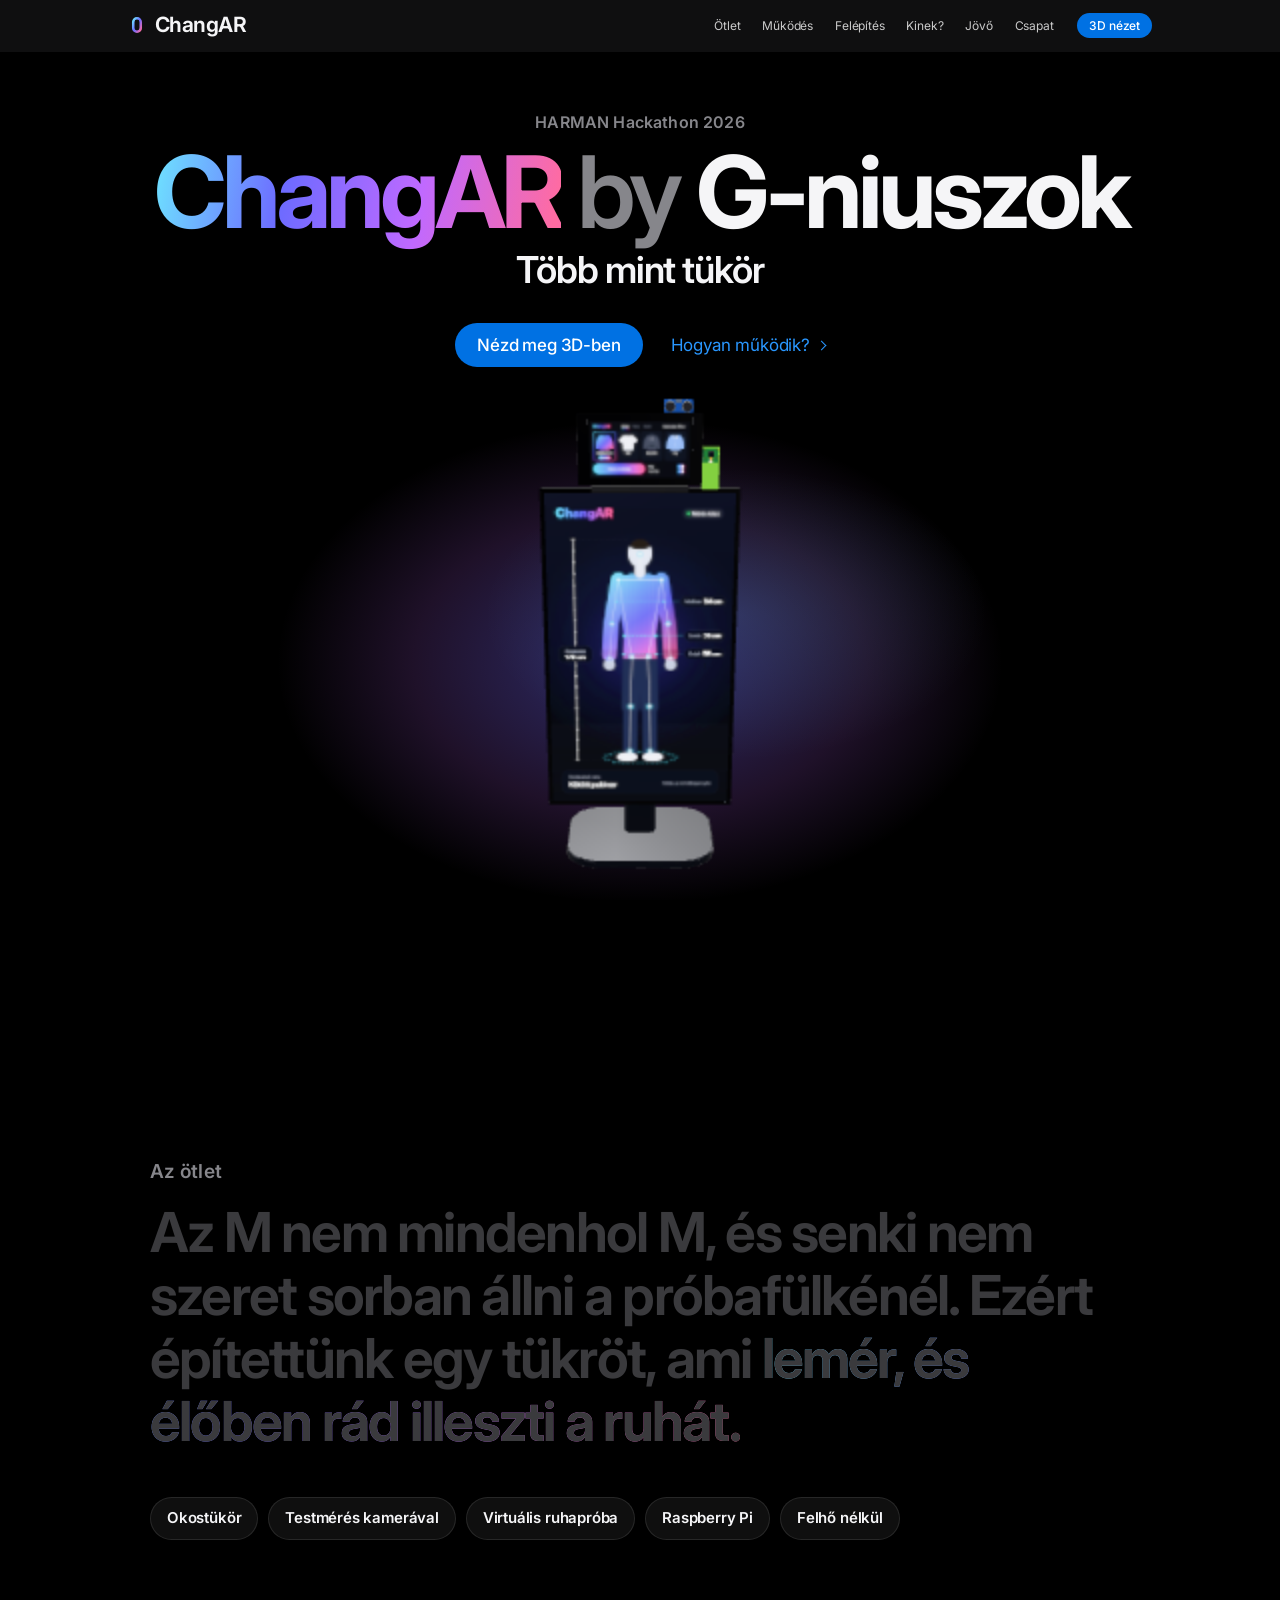
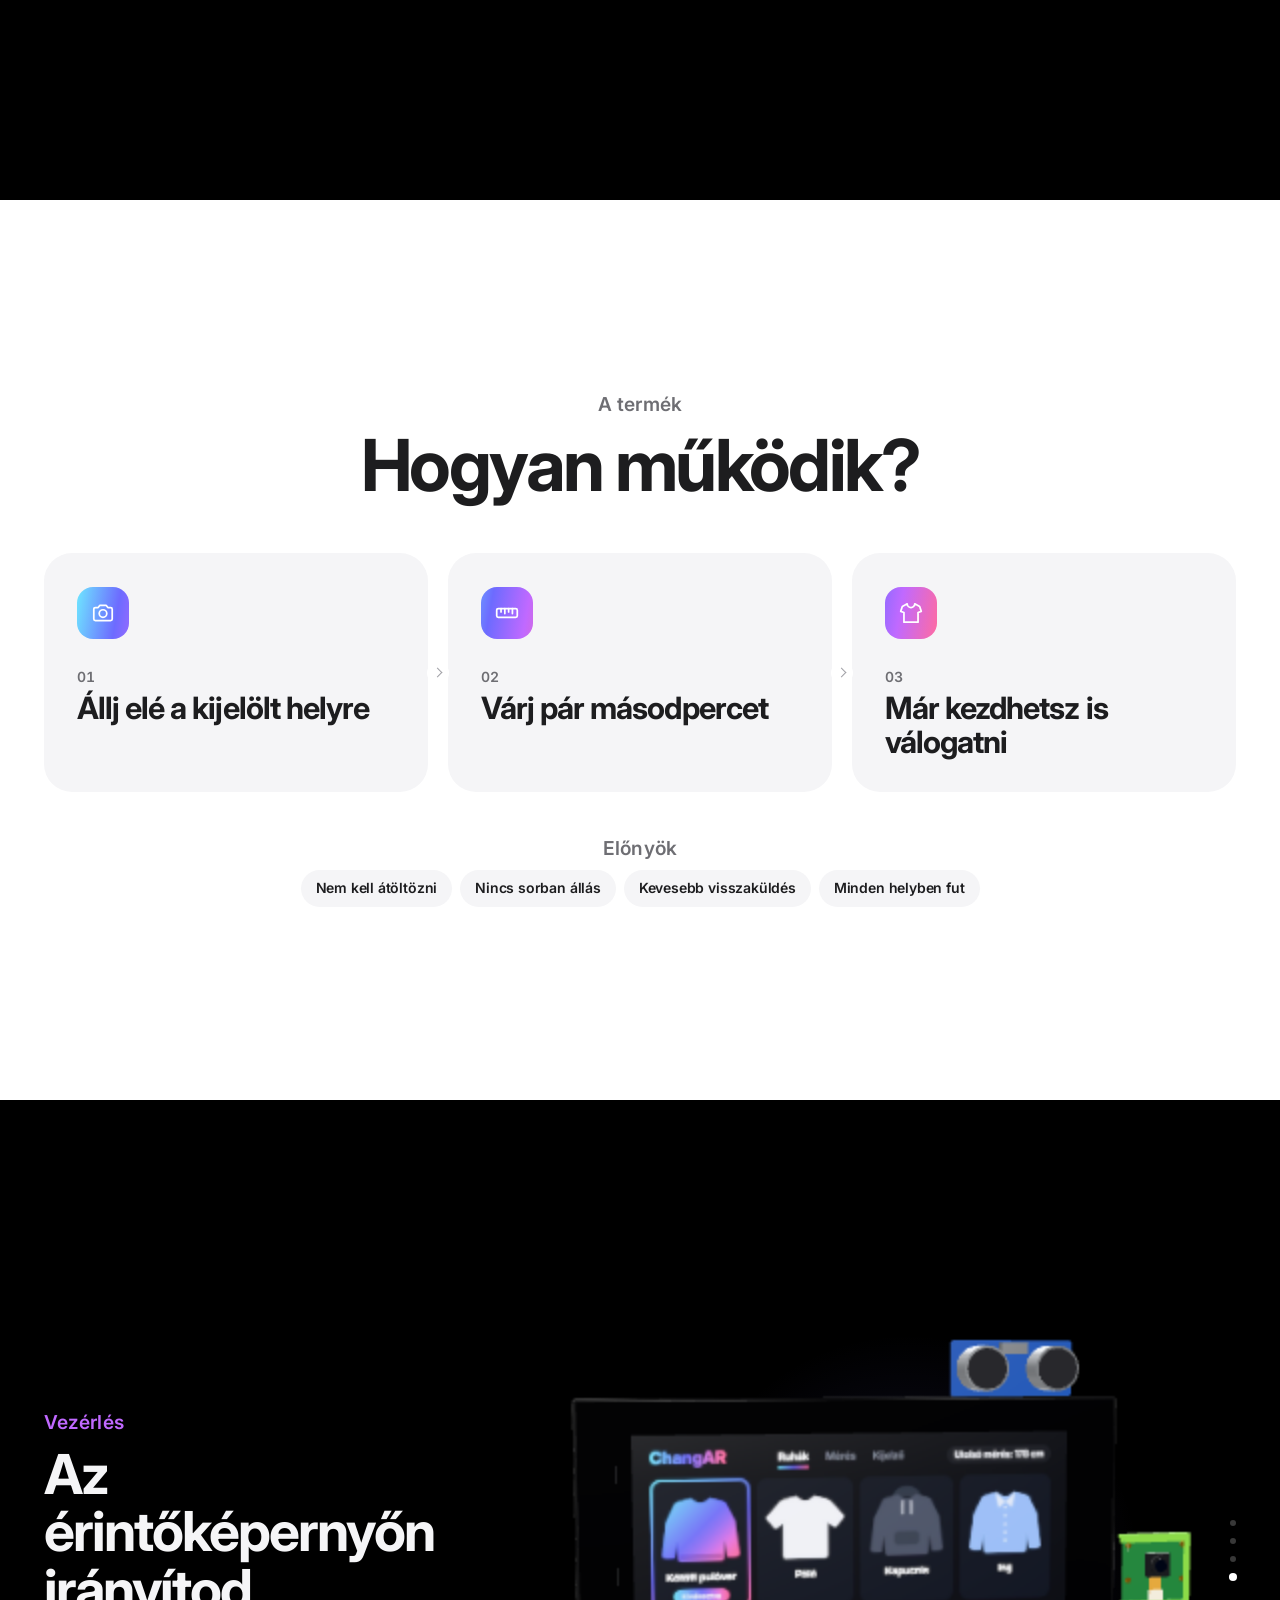
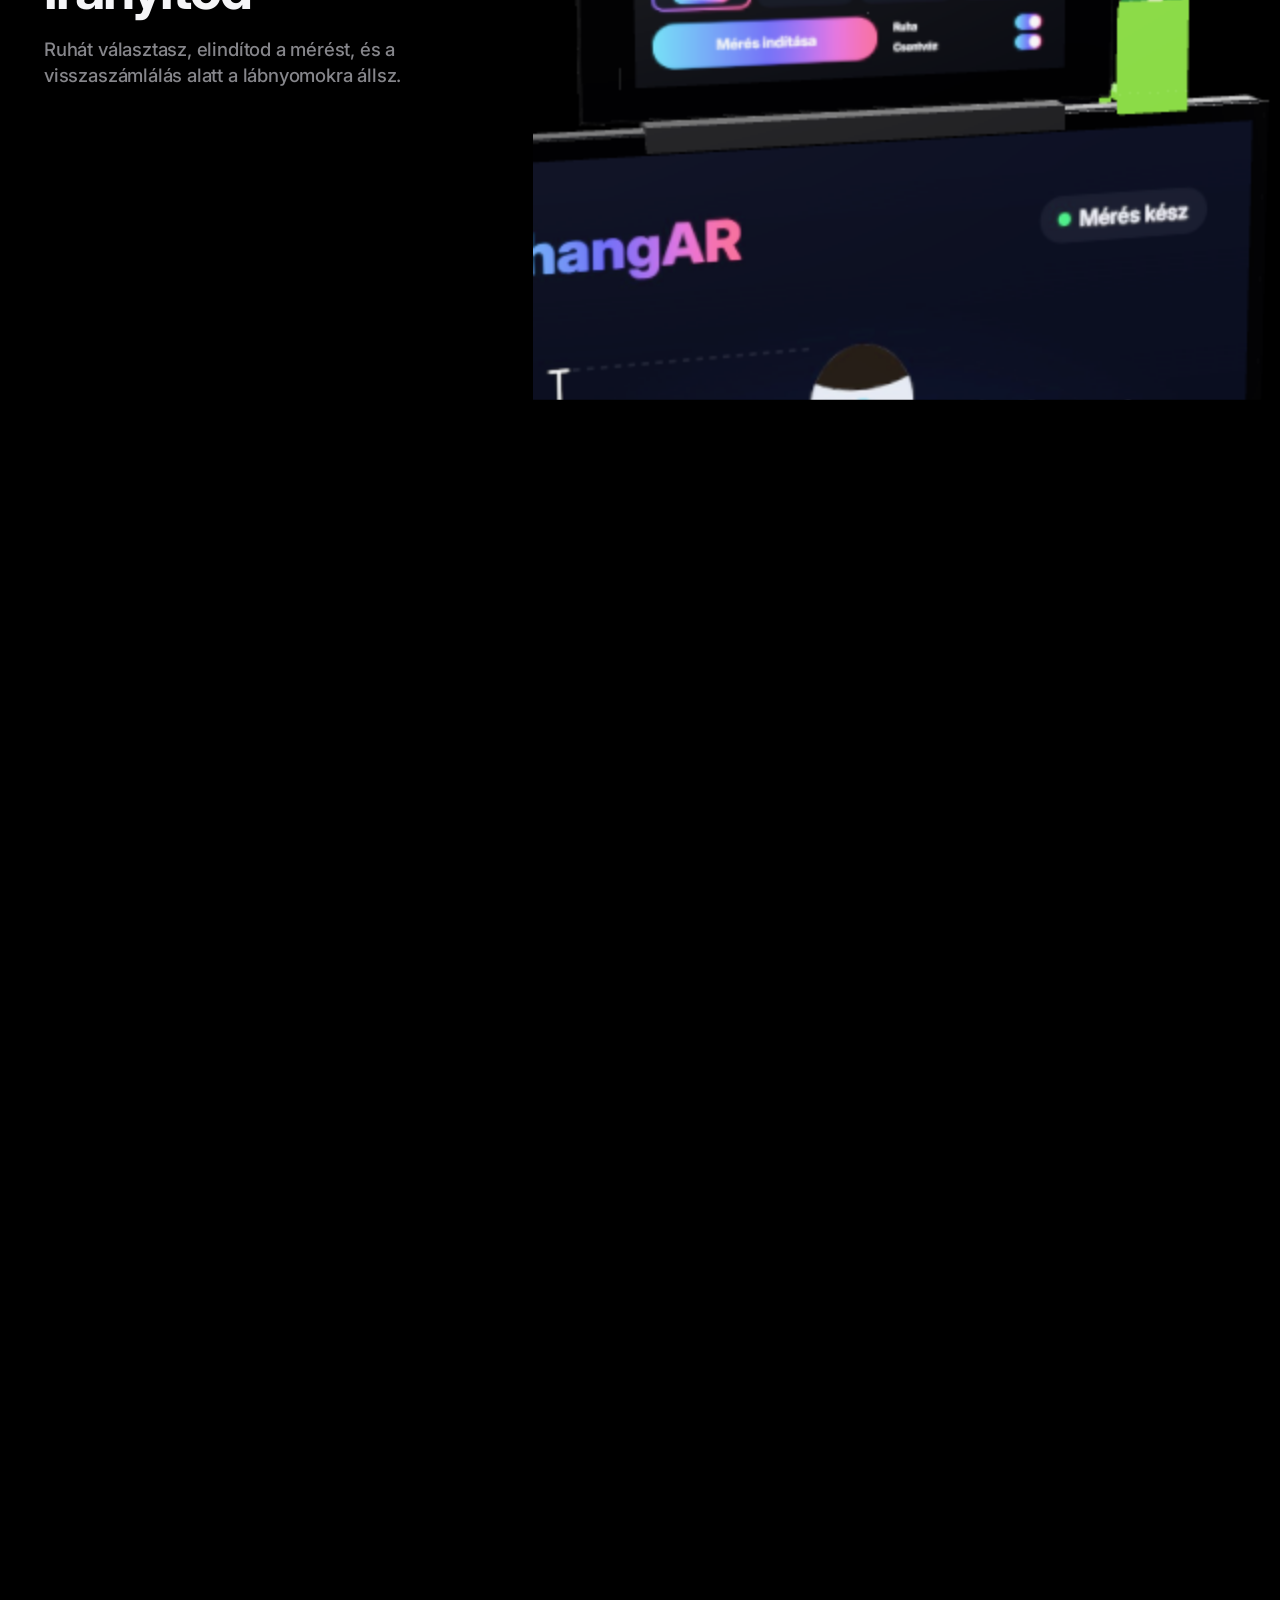
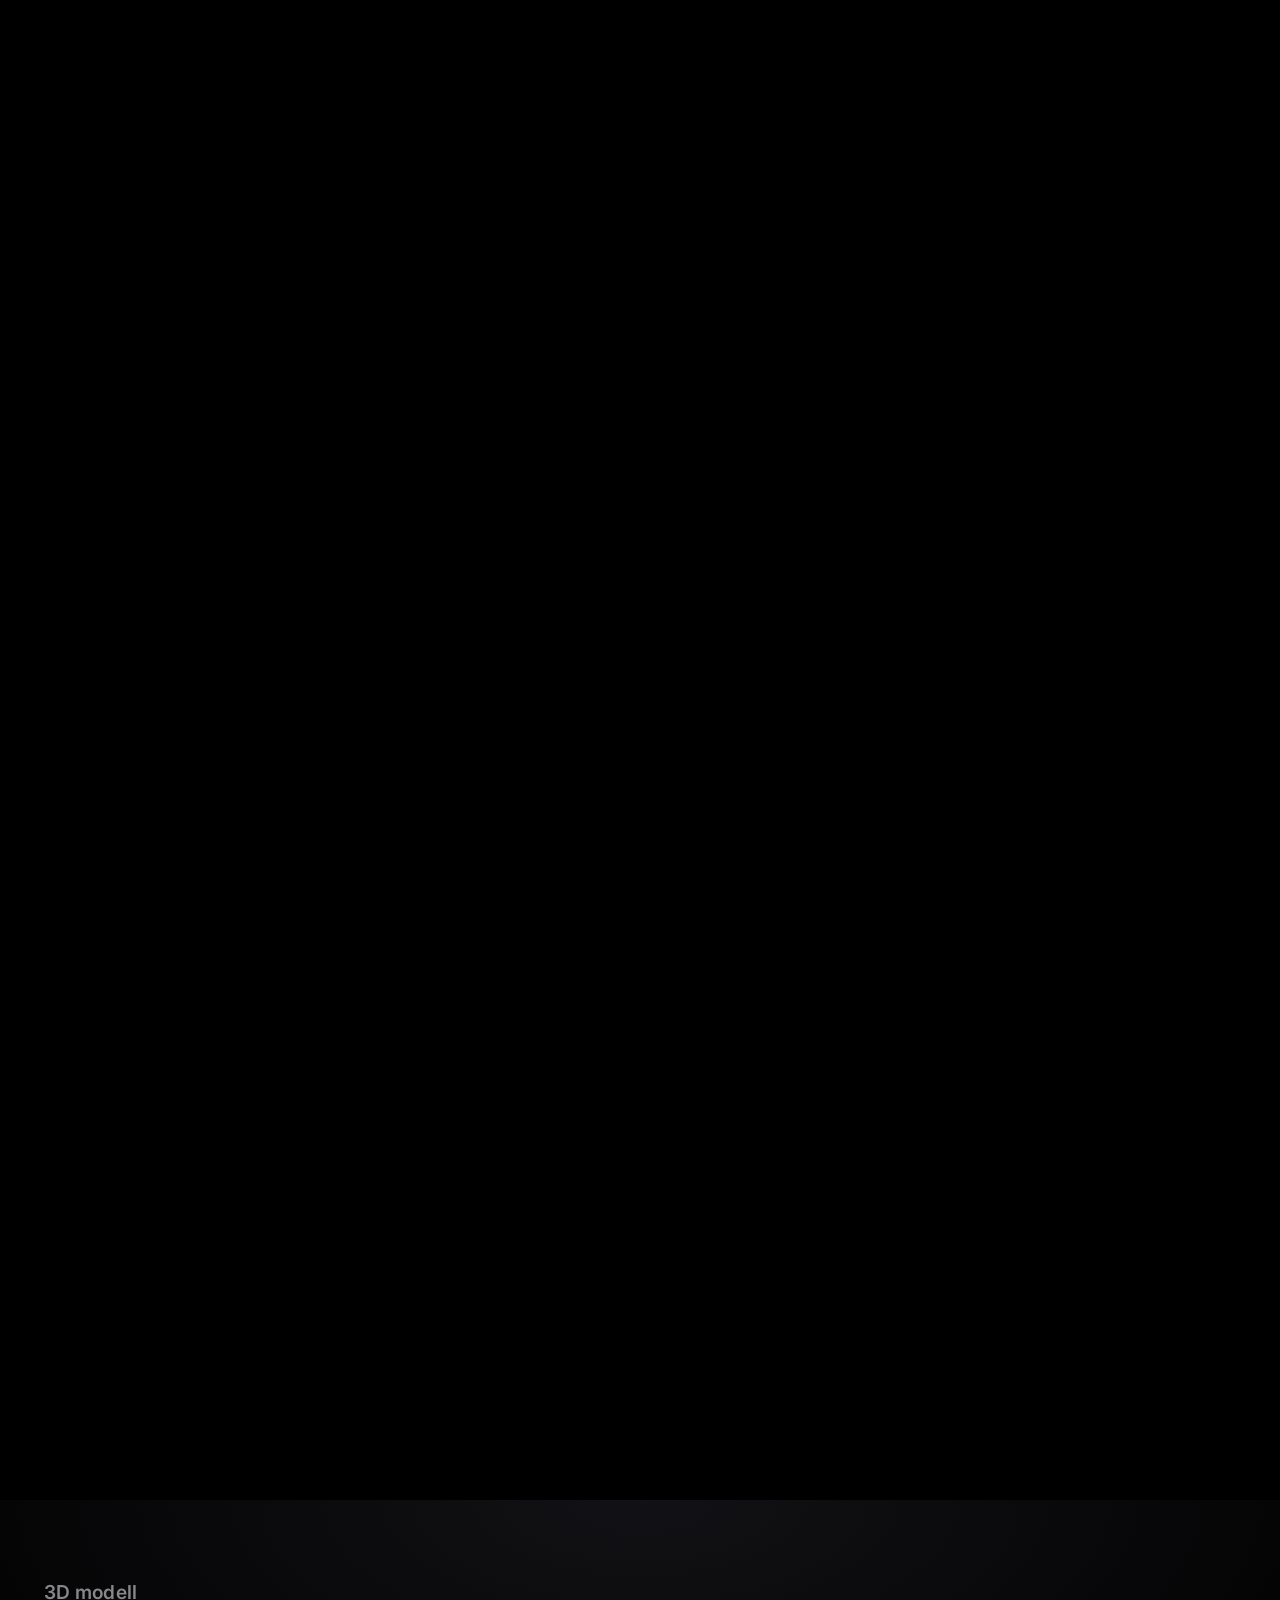
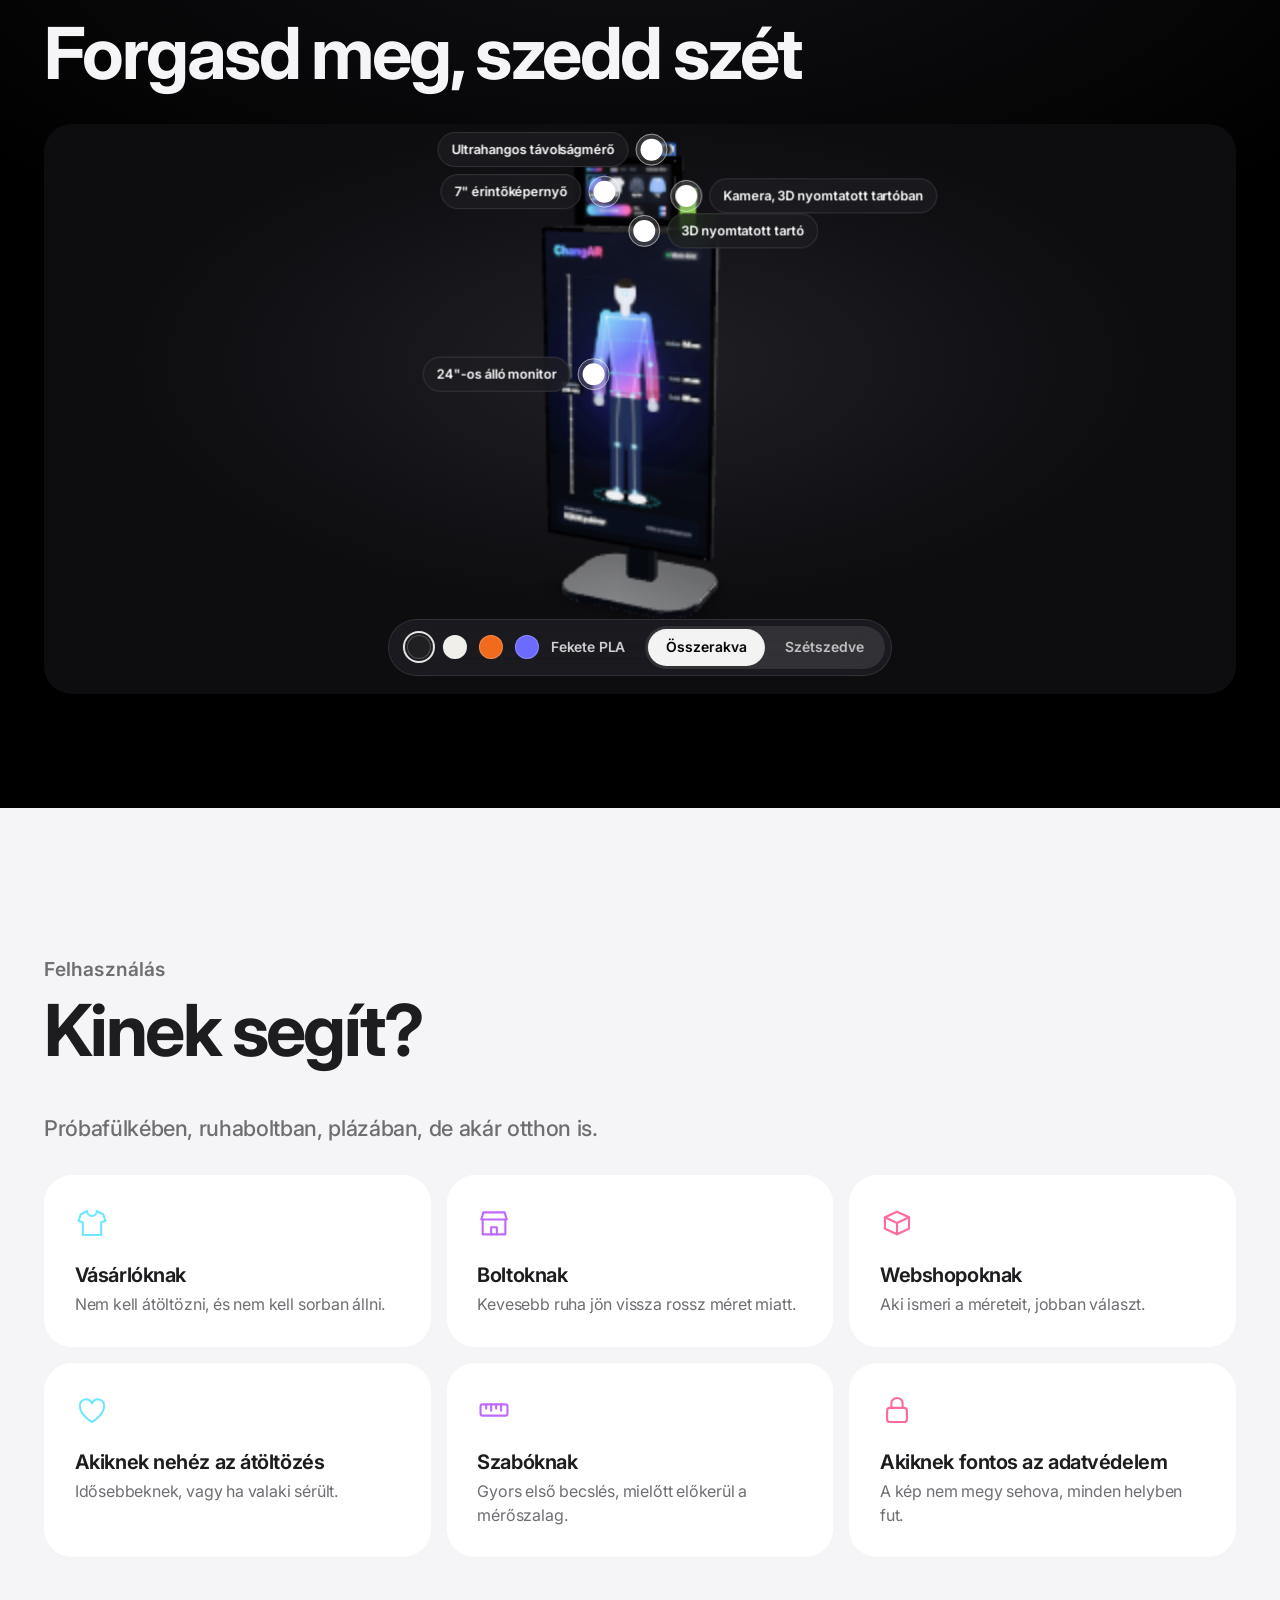
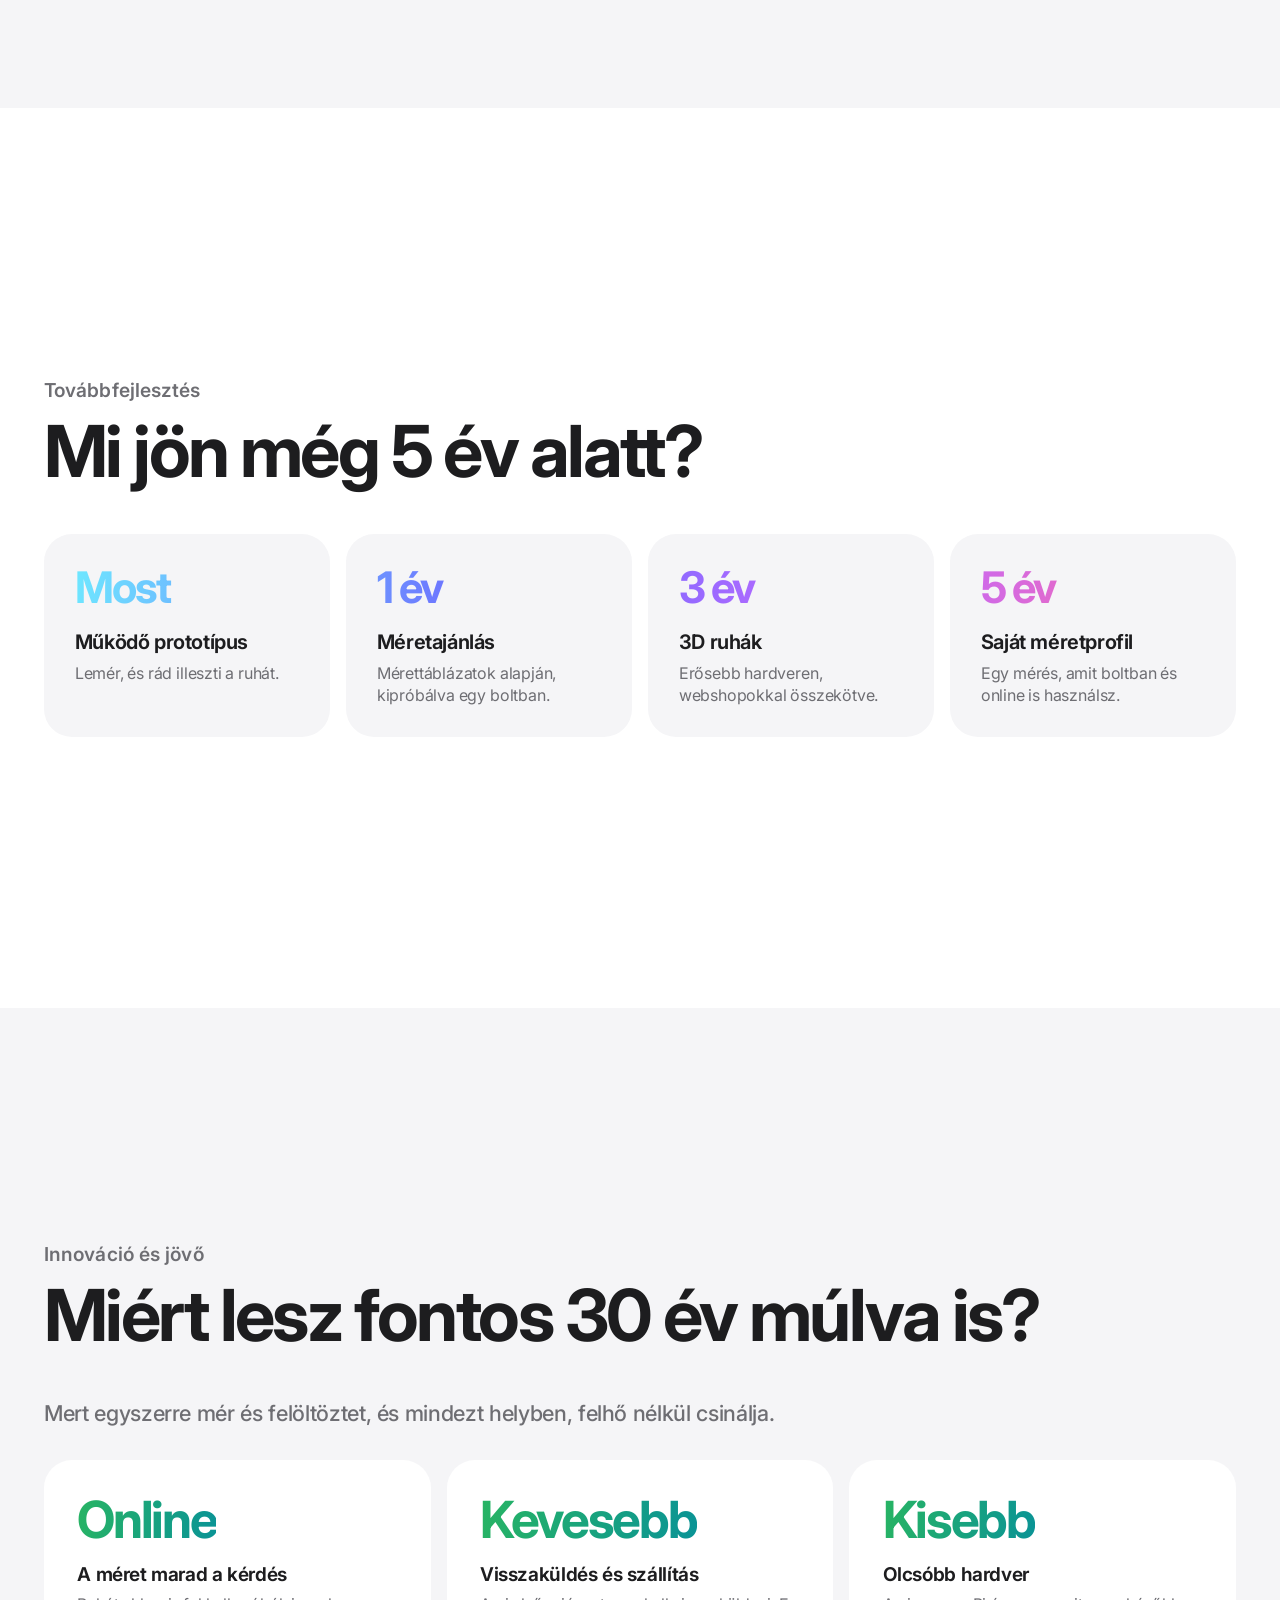
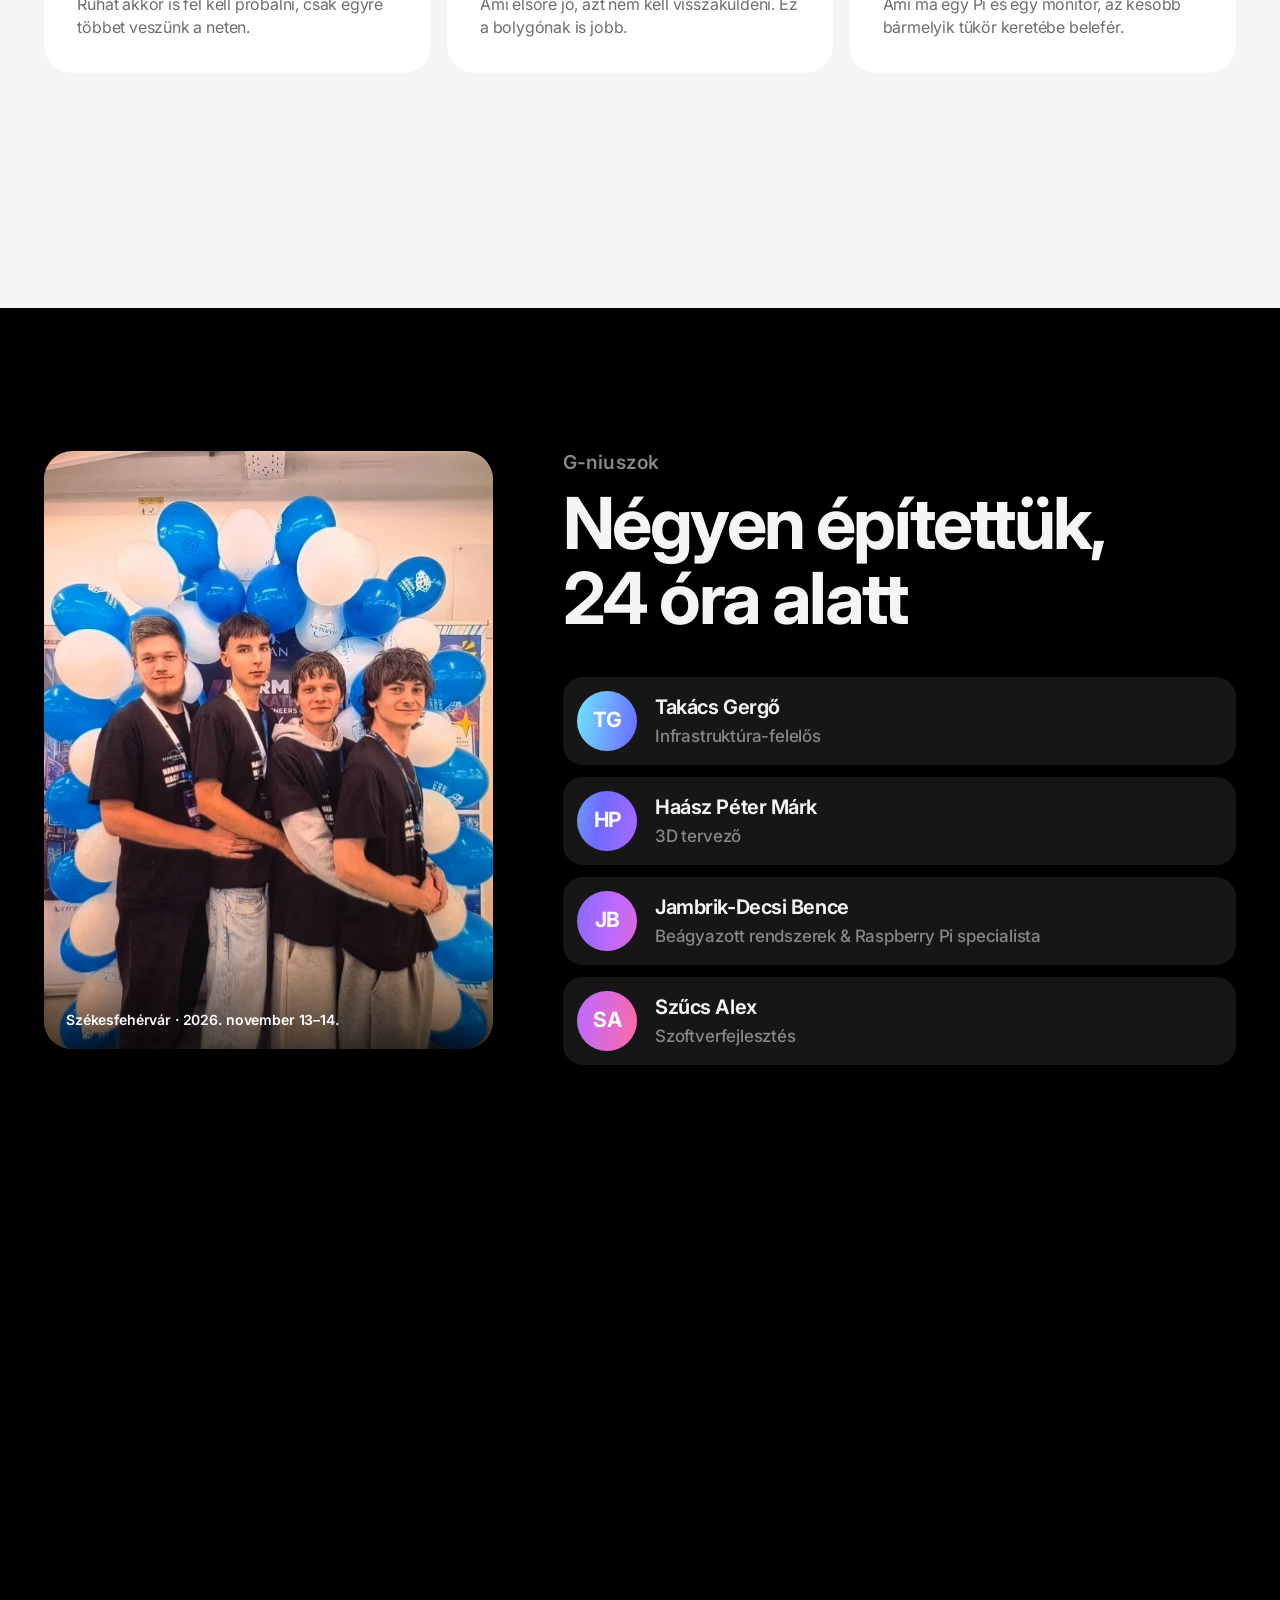
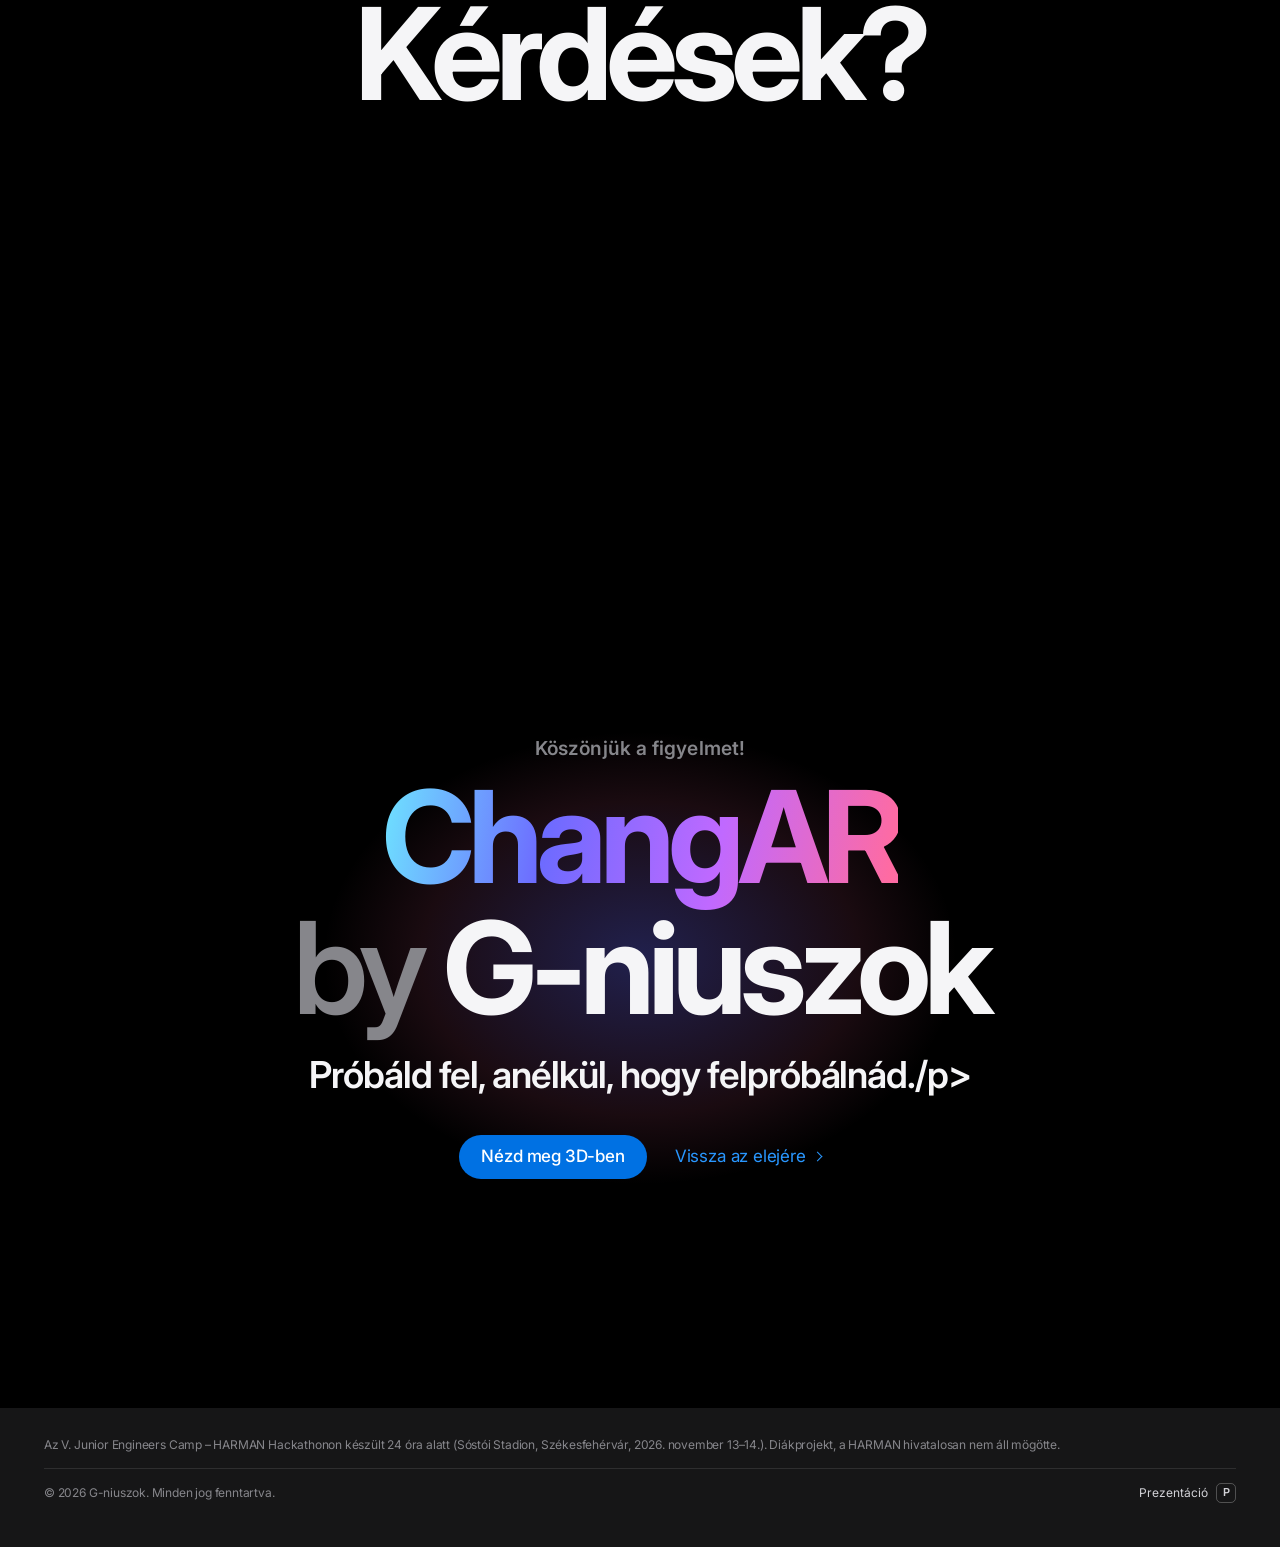
==== commit ebdcc88d: "Add files via upload" ====
--- a/web/index.html
+++ b/web/index.html
@@ -4,11 +4,11 @@
   <meta charset="utf-8">
   <meta name="viewport" content="width=device-width, initial-scale=1, viewport-fit=cover">
   <!-- ✏️ EDIT: page title + description (shown in browser tabs and link previews) -->
-  <title>ChangAR by G-niuszok · A tükör, ami méretet vesz</title>
-  <meta name="description" content="A ChangAR egy okostükör: egy kamera és egy ultrahangos szenzor segítségével lemér, és élőben rád teszi a kiválasztott ruhát. A G-niuszok csapat építette 24 óra alatt a HARMAN Hackathon 2026-on.">
+  <title>ChangAR by G-niuszok · Több mint tükör</title>
+  <meta name="description" content="A ChangAR egy okostükör: egy kamera és egy ultrahangos szenzor segítségével lemér, és élőben rád illeszti a kiválasztott ruhát. A G-niuszok csapat építette 24 óra alatt a HARMAN Hackathon 2026-on.">
   <meta name="author" content="G-niuszok">
-  <meta property="og:title" content="ChangAR by G-niuszok · A tükör, ami méretet vesz">
-  <meta property="og:description" content="Okostükör Raspberry Pi-on: lemér, és a monitoron élőben rád teszi a ruhát. A G-niuszok csapat projektje a HARMAN Hackathon 2026-ról.">
+  <meta property="og:title" content="ChangAR by G-niuszok · Több mint tükör">
+  <meta property="og:description" content="Okostükör Raspberry Pi-on: lemér, és a monitoron élőben rád illeszti a ruhát. A G-niuszok csapat projektje a HARMAN Hackathon 2026-ról.">
   <meta property="og:site_name" content="G-niuszok">
   <meta property="og:type" content="website">
   <meta property="og:locale" content="hu_HU">
@@ -31,10 +31,11 @@
       ChangAR <!-- ✏️ EDIT: project name -->
     </a>
     <nav class="nav__menu" id="nav-menu" aria-label="Szakaszok">
-      <a href="#overview">Áttekintés</a>
+      <a href="#overview">Ötlet</a>
+      <a href="#how">Működés</a>
       <a href="#design">Felépítés</a>
-      <a href="#how">Működés</a>
-      <a href="#impact">Hatás</a>
+      <a href="#impact">Kinek?</a>
+      <a href="#future">Jövő</a>
       <a href="#team">Csapat</a>
     </nav>
     <button class="nav__toggle" type="button" aria-expanded="false" aria-controls="nav-menu" aria-label="Menü megnyitása">
@@ -53,7 +54,7 @@
       <p class="hero__eyebrow intro" style="--d:.1s">HARMAN Hackathon 2026</p>
       <!-- ✏️ EDIT: project + team name. The two parts only wrap between each other. -->
       <h1 class="hero__title intro" style="--d:.2s"><span class="lockup__name grad-text grad-text--animated">ChangAR</span> <span class="lockup__by">by <span class="lockup__team">G-niuszok</span></span></h1>
-      <p class="hero__tagline intro" style="--d:.35s">A tükör, ami méretet vesz</p>
+      <p class="hero__tagline intro" style="--d:.35s">Több mint tükör</p>
       <div class="hero__ctas intro" style="--d:.5s">
         <a class="btn" href="#explore">Nézd meg 3D-ben</a>
         <a class="link-more" href="#how">Hogyan működik?</a>
@@ -74,103 +75,53 @@
     </div>
   </section>
 
-  <!-- ============================== 2 · STATEMENT ============================== -->
+  <!-- ============================== 2 · IDEA (in keywords) ============================== -->
   <section class="section statement slide" id="overview" data-slide>
     <div class="container">
-      <!-- ✏️ EDIT: your one-paragraph story. Words light up as you scroll; wrap key words in <span class="hl"> for the gradient. -->
+      <p class="eyebrow reveal">Az ötlet</p>
+      <!-- ✏️ EDIT: words light up as you scroll; wrap key words in <span class="hl"> for the gradient. -->
       <p class="scrub-text" data-scrub>
-        Mindannyian vettünk már olyan ruhát, ami végül nem lett jó, és álltunk sorban a próbafülkénél egyetlen pólóért.
-        Ezért építettük a ChangAR-t: egy tükröt, ami egy kamera és egy ultrahangos szenzor segítségével
-        <span class="hl">lemér, és a kiválasztott ruhát élőben rád teszi.</span>
+        Az M nem mindenhol M, és senki nem szeret sorban állni a próbafülkénél.
+        Ezért építettünk egy tükröt, ami <span class="hl">lemér, és élőben rád illeszti a ruhát.</span>
       </p>
-    </div>
-  </section>
-
-  <!-- ============================== 3 · HIGHLIGHTS ============================== -->
-  <section class="section highlights slide" data-slide>
-    <div class="container container--wide">
-      <h2 class="section-title reveal">Dióhéjban</h2>
-      <div class="bento">
-        <article class="tile tile--hero reveal">
-          <p class="tile__label">Kamera + ultrahangos szenzor</p>
-          <h3 class="tile__title">A kamera lát,<br>a szenzor mér</h3>
-          <div class="mic-viz" aria-hidden="true">
-            <span class="mic-viz__pulse"></span><span class="mic-viz__pulse"></span><span class="mic-viz__pulse"></span>
-            <span class="mic-viz__ring"><i></i><i></i><i></i><i></i><i></i><i></i></span>
-            <span class="mic-viz__core"></span>
-          </div>
-        </article>
-        <article class="tile reveal" style="--d:.06s">
-          <p class="tile__label">Amit lemér</p>
-          <p class="tile__stat"><span data-count="4">4</span><small>adat</small></p>
-          <p class="tile__text">Magasság, valamint mellkas-, derék- és csípőszélesség.</p>
-        </article>
-        <article class="tile reveal" style="--d:.12s">
-          <p class="tile__label">Képfrissítés</p>
-          <p class="tile__stat">5–10<small>fps</small></p>
-          <p class="tile__text">Ennyit tud a Pi 4 testkövetéssel és ruhával együtt.</p>
-        </article>
-        <article class="tile reveal" style="--d:.18s">
-          <p class="tile__label">Felhőbe küldött kép</p>
-          <p class="tile__stat"><span data-count="0">0</span></p>
-          <p class="tile__text">Minden a Pi-on fut, internet sem kell hozzá.</p>
-        </article>
-        <article class="tile reveal" style="--d:.24s">
-          <p class="tile__label">Ötlettől a prototípusig</p>
-          <p class="tile__stat"><span data-count="24">24</span><small>óra</small></p>
-          <p class="tile__text">Ennyi idő alatt terveztük meg és raktuk össze.</p>
-        </article>
-        <article class="tile tile--wide reveal" style="--d:.1s">
-          <div>
-            <p class="tile__label">Hol használnánk</p>
-            <h3 class="tile__title">Ahol ruhát próbálnak</h3>
-          </div>
-          <ul class="spaces">
-            <li>Próbafülke</li><li>Ruhabolt</li><li>Pláza</li><li>Rendezvény</li><li>Otthon</li>
-          </ul>
-        </article>
-      </div>
-    </div>
-  </section>
-
-  <!-- ============================== 4 · CHALLENGE ============================== -->
-  <section class="section section--light challenge slide" id="challenge" data-slide>
-    <div class="container container--wide">
-      <p class="eyebrow reveal">A probléma</p>
-      <h2 class="section-title reveal">Jó méretet találni<br>még mindig nehéz</h2>
-      <div class="challenge__grid">
-        <!-- ✏️ EDIT: if you want to quote the official challenge text, put it here and change the caption to "Hivatalos feladat" -->
-        <figure class="brief reveal">
-          <figcaption><span class="grad-text">A célunk</span> · HARMAN Hackathon 2026</figcaption>
-          <blockquote>Olyan tükröt akartunk építeni, ami pár másodperc alatt lemér, és megmutatja, hogyan állna rajtad egy ruha, mielőtt felvennéd.</blockquote>
-          <!-- How the idea fits the brief. Keep this list in sync with the jury's criteria. -->
-          <ul class="fit" aria-label="Hogyan illeszkedik a ChangAR a feladathoz">
-            <li>Intelligens tér</li>
-            <li>Ember–gép kapcsolat</li>
-            <li>Gépi látás valós időben</li>
-            <li>Működő prototípus</li>
-            <li>Helyben futó feldolgozás</li>
-          </ul>
-        </figure>
-        <div class="points">
-          <article class="point reveal">
-            <svg class="icon point__icon" viewBox="0 0 24 24" aria-hidden="true"><rect x="2.5" y="8" width="19" height="8" rx="1.5"/><path d="M6.5 8v3M10 8v4.5M13.5 8v3M17 8v4.5"/></svg>
-            <div><h3>Az M nem mindenhol M</h3><p>Márkánként más a mérettáblázat, a címke alapján csak tippelni lehet.</p></div>
-          </article>
-          <article class="point reveal" style="--d:.08s">
-            <svg class="icon point__icon" viewBox="0 0 24 24" aria-hidden="true"><circle cx="12" cy="12" r="8.5"/><path d="M12 7.5V12l3 2"/></svg>
-            <div><h3>Sorban állás a próbafülkénél</h3><p>Átöltözöl, kiderül, hogy kicsi, mész vissza egy nagyobbért, és kezded elölről.</p></div>
-          </article>
-          <article class="point reveal" style="--d:.16s">
-            <svg class="icon point__icon" viewBox="0 0 24 24" aria-hidden="true"><path d="M3.5 8L12 4l8.5 4v8L12 20l-8.5-4z"/><path d="M3.5 8L12 12l8.5-4M12 12v8"/></svg>
-            <div><h3>A netes rendelés sokszor visszamegy</h3><p>Ha nem jó a méret, vissza kell küldeni. A vevőnek ez idő, a boltnak pénz, a szállítás pedig felesleges.</p></div>
-          </article>
-        </div>
-      </div>
-    </div>
-  </section>
-
-  <!-- ============================== 5 · DESIGN (scroll-driven 3D) ==============================
+      <ul class="spaces idea__keys reveal" aria-label="Az ötlet címszavakban">
+        <li>Okostükör</li><li>Testmérés kamerával</li><li>Virtuális ruhapróba</li><li>Raspberry Pi</li><li>Felhő nélkül</li>
+      </ul>
+    </div>
+  </section>
+
+  <!-- ============================== 3 · PRODUCT: what it does ============================== -->
+  <section class="section section--white how slide" id="how" data-slide>
+    <div class="container container--wide">
+      <div class="section-head section-head--center">
+        <p class="eyebrow reveal">A termék</p>
+        <h2 class="section-title reveal">Hogyan működik?</h2>
+      </div>
+      <ol class="flow">
+        <li class="flow__step reveal">
+          <span class="flow__icon"><svg class="icon" viewBox="0 0 24 24" aria-hidden="true"><path d="M3.5 8.5A1.5 1.5 0 0 1 5 7h2.5L9 5h6l1.5 2H19a1.5 1.5 0 0 1 1.5 1.5v9A1.5 1.5 0 0 1 19 19H5a1.5 1.5 0 0 1-1.5-1.5z"/><circle cx="12" cy="12.5" r="3.5"/></svg></span>
+          <span class="flow__num">01</span>
+          <h3>Állj elé a kijelölt helyre</h3>
+        </li>
+        <li class="flow__step reveal" style="--d:.08s">
+          <span class="flow__icon"><svg class="icon" viewBox="0 0 24 24" aria-hidden="true"><rect x="2.5" y="8" width="19" height="8" rx="1.5"/><path d="M6.5 8v3M10 8v4.5M13.5 8v3M17 8v4.5"/></svg></span>
+          <span class="flow__num">02</span>
+          <h3>Várj pár másodpercet</h3>
+        </li>
+        <li class="flow__step reveal" style="--d:.16s">
+          <span class="flow__icon"><svg class="icon" viewBox="0 0 24 24" aria-hidden="true"><path d="M8.5 3.5L4 6l-1.5 4.5 3 1v9h13v-9l3-1L20 6l-4.5-2.5a3.5 3.5 0 0 1-7 0z"/></svg></span>
+          <span class="flow__num">03</span>
+          <h3>Már kezdhetsz is válogatni</h3>
+        </li>
+      </ol>
+      <p class="eyebrow how__pros reveal">Előnyök</p>
+      <ul class="stack reveal" aria-label="Előnyök">
+        <li>Nem kell átöltözni</li><li>Nincs sorban állás</li><li>Kevesebb visszaküldés</li><li>Minden helyben fut</li>
+      </ul>
+    </div>
+  </section>
+
+  <!-- ============================== 4 · PRODUCT: build (scroll-driven 3D) ==============================
        Each .story__step is one "chapter" while the model stays pinned.
        data-orbit   = camera angle "theta phi radius"  (use ?edit to read values from the live model)
        data-explode = 0…1, scrubs the model's first animation (e.g. an exploded view) if it has one
@@ -193,29 +144,29 @@
         <div class="story__step is-active" data-orbit="25deg 80deg 118%" data-target="0m 0.43m -0.03m" data-explode="0">
           <p class="eyebrow">Felépítés</p>
           <h2>Egy álló monitor és egy tartó</h2>
-          <p>A tükör valójában egy álló helyzetbe fordított 24 colos monitor, ezen látod magad a kiválasztott ruhában. A tetejére 3D nyomtatott tartót tervezünk, ebbe kerül minden más.</p>
-        </div>
-        <div class="story__step" data-orbit="20deg 84deg 29%" data-target="0.02m 0.772m -0.01m" data-explode="0">
+          <p>A tükör egy álló 24 colos monitor. Minden más a tetejére kerül, egy 3D nyomtatott tartóba.</p>
+        </div>
+        <div class="story__step" data-orbit="15deg 85deg 29%" data-target="0.06m 0.725m 0m" data-explode="0">
           <p class="eyebrow">Mérés</p>
           <h2>Kamera és ultrahangos szenzor</h2>
-          <p>A kamera vízszintesen ül a tartó tetején, mellette az ultrahangos szenzor méri, milyen messze állsz. A távolság kell ahhoz, hogy a pixelekből centiméter legyen. Alattuk van a kicsit hátradöntött 7 colos érintőképernyő.</p>
-        </div>
-        <div class="story__step" data-orbit="150deg 70deg 68%" data-target="0m 0.86m -0.06m" data-explode="1">
+          <p>A kamera lát, a szenzor méri, milyen messze állsz. Így lesz a pixelből centiméter.</p>
+        </div>
+        <div class="story__step" data-orbit="155deg 75deg 66%" data-target="0m 0.79m -0.06m" data-explode="1">
           <p class="eyebrow">Belül</p>
-          <h2>A Raspberry Pi a kijelző hátán van</h2>
-          <p>A Pi 4 távtartókkal az érintőképernyő hátára van rögzítve, egy 40 mm-es ventilátor hűti, mert a testkövetés folyamatosan terheli. Így a kamera és a kijelző rövid szalagkábele is elér hozzá.</p>
-        </div>
-        <div class="story__step" data-orbit="-30deg 80deg 34%" data-target="0m 0.71m 0m" data-explode="0">
+          <h2>Egy Raspberry Pi számol mindent</h2>
+          <p>A kijelző hátán ül, egy hűtőborda hűti. Nincs szerver, nincs felhő.</p>
+        </div>
+        <div class="story__step" data-orbit="-25deg 84deg 32%" data-target="0.02m 0.70m 0m" data-explode="0">
           <p class="eyebrow">Vezérlés</p>
           <h2>Az érintőképernyőn irányítod</h2>
-          <p>Itt választasz ruhát, itt kapcsolod ki-be a ruhát és a csontvázat, és innen indítod a mérést. A visszaszámlálás alatt van időd a padlójelölésre állni.</p>
+          <p>Ruhát választasz, elindítod a mérést, és a visszaszámlálás alatt a lábnyomokra állsz.</p>
         </div>
       </div>
       <div class="story__dots" aria-hidden="true"></div>
     </div>
   </section>
 
-  <!-- ============================== 6 · EXPLORE (interactive 3D) ============================== -->
+  <!-- ============================== 5 · EXPLORE (interactive 3D, backdrop for the live demo) ============================== -->
   <section class="section explore slide" id="explore" data-slide>
     <div class="container container--wide">
       <div class="section-head">
@@ -227,29 +178,29 @@
         <model-viewer class="mv" id="explore-model"
           src="assets/models/changar.glb"
           alt="A ChangAR interaktív 3D modellje: álló monitor, a tetején tartóban érintőképernyő, Raspberry Pi, kamera és távolságmérő. Húzd a forgatáshoz."
-          camera-orbit="25deg 78deg 95%" max-camera-orbit="auto auto 400%"
+          camera-orbit="25deg 78deg 102%" max-camera-orbit="auto auto 400%"
           camera-controls touch-action="pan-y" interaction-prompt="auto"
           ar ar-modes="webxr scene-viewer quick-look"
           environment-image="neutral" tone-mapping="neutral" exposure="1.05"
           shadow-intensity="1" shadow-softness="0.9"
           data-exploded-radius="132%" loading="lazy">
-          <button class="hotspot hotspot--left" data-visibility-attribute="visible" slot="hotspot-camera" data-position="-0.0025m 0.8000m -0.0124m" data-normal="0.000m 0.000m 1.000m" type="button">
-            <span class="hotspot__label">Kamera</span>
-          </button>
-          <button class="hotspot" data-visibility-attribute="visible" slot="hotspot-sonar" data-position="0.0780m 0.7955m -0.0056m" data-normal="0.000m 0.000m 1.000m" type="button">
+          <button class="hotspot" data-visibility-attribute="visible" slot="hotspot-camera" data-position="0.1090m 0.6985m 0.0141m" data-normal="0.000m 0.000m 1.000m" type="button">
+            <span class="hotspot__label">Kamera, 3D nyomtatott tartóban</span>
+          </button>
+          <button class="hotspot hotspot--left" data-visibility-attribute="visible" slot="hotspot-sonar" data-position="0.0460m 0.7691m 0.0058m" data-normal="0.000m 0.000m 1.000m" type="button">
             <span class="hotspot__label">Ultrahangos távolságmérő</span>
           </button>
-          <button class="hotspot" data-visibility-attribute="visible" slot="hotspot-touch" data-position="0.0500m 0.7115m -0.0088m" data-normal="0.000m 0.259m 0.966m" type="button">
+          <button class="hotspot hotspot--left" data-visibility-attribute="visible" slot="hotspot-touch" data-position="-0.0400m 0.7037m 0.0009m" data-normal="0.000m 0.000m 1.000m" type="button">
             <span class="hotspot__label">7" érintőképernyő</span>
           </button>
           <button class="hotspot hotspot--left" data-visibility-attribute="visible" slot="hotspot-display" data-position="-0.0600m 0.4000m 0.0074m" data-normal="0.000m 0.000m 1.000m" type="button">
             <span class="hotspot__label">24"-os álló monitor</span>
           </button>
-          <button class="hotspot" data-visibility-attribute="visible" slot="hotspot-pi" data-position="-0.0363m 0.6919m -0.0431m" data-normal="0.000m -0.259m -0.966m" type="button">
-            <span class="hotspot__label">Raspberry Pi 4 + ventilátor</span>
-          </button>
-          <button class="hotspot hotspot--left" data-visibility-attribute="visible" slot="hotspot-bracket" data-position="-0.0750m 0.6451m 0.0102m" data-normal="0.000m 0.000m 1.000m" type="button">
-            <span class="hotspot__label">3D nyomtatott tartó (tervezés alatt)</span>
+          <button class="hotspot" data-visibility-attribute="visible" slot="hotspot-pi" data-position="0.0233m 0.7137m -0.0373m" data-normal="0.000m 0.000m -1.000m" type="button">
+            <span class="hotspot__label">Raspberry Pi 4 hűtőbordával</span>
+          </button>
+          <button class="hotspot" data-visibility-attribute="visible" slot="hotspot-bracket" data-position="0.0350m 0.6428m 0.0089m" data-normal="0.000m 0.000m 1.000m" type="button">
+            <span class="hotspot__label">3D nyomtatott tartó</span>
           </button>
           <button class="ar-btn" slot="ar-button" type="button">
             <svg class="icon" viewBox="0 0 24 24" aria-hidden="true"><path d="M12 3l8 4.5v9L12 21l-8-4.5v-9z"/><path d="M12 12l8-4.5M12 12v9M12 12L4 7.5"/></svg>
@@ -261,11 +212,11 @@
           <!-- Finish swatches recolour the material named in data-material. Hidden automatically if your model has no such material. -->
           <!-- Recolours the 3D-printed holder (material "Bracket"). data-color is linear RGB. -->
           <div class="swatches" data-material="Bracket" role="radiogroup" aria-label="A tartó filamentszíne">
-            <button class="swatch is-active" type="button" role="radio" aria-checked="true"  aria-label="Fehér PLA"   data-name="Fehér PLA"   data-color="0.871,0.863,0.823" style="--c:#f0efea"></button>
-            <button class="swatch"           type="button" role="radio" aria-checked="false" aria-label="Fekete PLA"  data-name="Fekete PLA"  data-color="0.014,0.014,0.016" style="--c:#202022"></button>
+            <button class="swatch is-active" type="button" role="radio" aria-checked="true"  aria-label="Fekete PLA"  data-name="Fekete PLA"  data-color="0.014,0.014,0.016" style="--c:#202022"></button>
+            <button class="swatch"           type="button" role="radio" aria-checked="false" aria-label="Fehér PLA"   data-name="Fehér PLA"   data-color="0.871,0.863,0.823" style="--c:#f0efea"></button>
             <button class="swatch"           type="button" role="radio" aria-checked="false" aria-label="Narancs PLA" data-name="Narancs PLA" data-color="0.888,0.147,0.012" style="--c:#f26b1d"></button>
             <button class="swatch"           type="button" role="radio" aria-checked="false" aria-label="Indigó PLA"  data-name="Indigó PLA"  data-color="0.153,0.147,1.0" style="--c:#6d6bff"></button>
-            <span class="swatches__name" aria-live="polite">Fehér PLA</span>
+            <span class="swatches__name" aria-live="polite">Fekete PLA</span>
           </div>
           <div class="segmented" data-explode-toggle role="group" aria-label="Nézet">
             <button class="is-active" type="button" data-explode="0" aria-pressed="true">Összerakva</button>
@@ -277,149 +228,83 @@
     </div>
   </section>
 
-  <!-- ============================== 7 · HOW IT WORKS ============================== -->
-  <section class="section section--white how slide" id="how" data-slide>
-    <div class="container container--wide">
-      <div class="section-head section-head--center">
-        <p class="eyebrow reveal">Hogyan működik?</p>
-        <h2 class="section-title reveal">Mi történik, amikor elé állsz?</h2>
-      </div>
-      <ol class="flow">
-        <li class="flow__step reveal">
-          <span class="flow__icon"><svg class="icon" viewBox="0 0 24 24" aria-hidden="true"><path d="M3.5 8.5A1.5 1.5 0 0 1 5 7h2.5L9 5h6l1.5 2H19a1.5 1.5 0 0 1 1.5 1.5v9A1.5 1.5 0 0 1 19 19H5a1.5 1.5 0 0 1-1.5-1.5z"/><circle cx="12" cy="12.5" r="3.5"/></svg></span>
-          <span class="flow__num">01</span>
-          <h3>Elé állsz</h3>
-          <p>Ráállsz a padlóra ragasztott lábnyomokra, 2–2,5 méterre a tükörtől. A kamera lát, az ultrahangos szenzor megméri, milyen messze vagy.</p>
-          <p class="flow__tech">Pi kamera · ultrahangos szenzor</p>
-        </li>
-        <li class="flow__step reveal" style="--d:.08s">
-          <span class="flow__icon"><svg class="icon" viewBox="0 0 24 24" aria-hidden="true"><rect x="2.5" y="8" width="19" height="8" rx="1.5"/><path d="M6.5 8v3M10 8v4.5M13.5 8v3M17 8v4.5"/></svg></span>
-          <span class="flow__num">02</span>
-          <h3>Lemér</h3>
-          <p>A Pi-on futó MediaPipe megtalálja a testedet a képen. A távolságból és a pixelekből kiszámolja a magasságodat, valamint a mellkas-, derék- és csípőszélességedet.</p>
-          <p class="flow__tech">Raspberry Pi 4 · MediaPipe · OpenCV</p>
-        </li>
-        <li class="flow__step reveal" style="--d:.16s">
-          <span class="flow__icon"><svg class="icon" viewBox="0 0 24 24" aria-hidden="true"><path d="M8.5 3.5L4 6l-1.5 4.5 3 1v9h13v-9l3-1L20 6l-4.5-2.5a3.5 3.5 0 0 1-7 0z"/></svg></span>
-          <span class="flow__num">03</span>
-          <h3>Felöltöztet</h3>
-          <p>A kiválasztott ruha képét a válladhoz és a csípődhöz igazítja, így a monitoron élőben látod magadon. A méretajánlás lesz a következő lépés.</p>
-          <p class="flow__tech">24" monitor · 7" érintőképernyő</p>
-        </li>
-      </ol>
-      <!-- ✏️ EDIT: your real tech stack -->
-      <ul class="stack reveal" aria-label="Felhasznált technológiák">
-        <li>Raspberry Pi 4</li><li>Raspberry Pi OS 64-bit</li><li>Picamera2</li><li>MediaPipe Pose</li><li>OpenCV</li><li>pygame</li><li>Tkinter</li><li>gpiozero</li>
-      </ul>
-    </div>
-  </section>
-
-  <!-- ============================== 8 · FEASIBILITY ============================== -->
-  <section class="section section--light feasibility slide" id="feasibility" data-slide>
+  <!-- ============================== 6 · PRODUCT: who it is for ============================== -->
+  <section class="section section--light impact slide" id="impact" data-slide>
     <div class="container container--wide">
       <div class="section-head">
-        <p class="eyebrow reveal">Megvalósíthatóság</p>
-        <h2 class="section-title reveal">Mi kell hozzá?</h2>
-      </div>
-      <div class="feas-grid">
-        <!-- Parts from the Smart Mirror BOM, Rev G (core parts A-01 … A-08 and the jumper wires B-01) -->
-        <article class="card bom reveal">
-          <h3>Alkatrészlista</h3>
-          <table>
-            <thead><tr><th scope="col">Alkatrész</th><th scope="col">Db</th></tr></thead>
-            <tbody>
-              <tr><td>Raspberry Pi 4, 2 GB</td><td>1</td></tr>
-              <tr><td>40 mm-es 5 V ventilátor</td><td>1</td></tr>
-              <tr><td>Raspberry Pi tápegység</td><td>1</td></tr>
-              <tr><td>32 GB-os microSD kártya</td><td>1</td></tr>
-              <tr><td>Raspberry Pi kamera</td><td>1</td></tr>
-              <tr><td>Micro HDMI – HDMI kábel</td><td>1</td></tr>
-              <tr><td>Ultrahangos távolságérzékelő</td><td>1</td></tr>
-              <tr><td>7" érintőképernyő</td><td>1</td></tr>
-              <tr><td>Jumper vezeték (anya–anya)</td><td>6</td></tr>
-            </tbody>
-            <tfoot><tr><td>Elektronika a csapat leltárából</td><td>100%</td></tr></tfoot>
-          </table>
-          <p class="card__note">Ami nem a leltárból jött: <strong>egy 24"-os monitor</strong> és a 3D nyomtatott tartó.</p>
-        </article>
-        <article class="card roadmap reveal" style="--d:.08s">
-          <h3>Hogyan tovább?</h3>
-          <ol class="timeline">
-            <li><time>Most</time><p>Működő prototípus</p><span>Élő kép, 2D ruhák, magasság és három testszélesség.</span></li>
-            <li><time>Következő lépés</time><p>Méretajánlás</p><span>Mérettáblázatok, hogy a mért adatokból méretet is ajánljon.</span></li>
-            <li><time>Fél éven belül</time><p>Kipróbálás egy boltban</p><span>Egy-két próbafülkében, valódi vásárlókkal.</span></li>
-            <li><time>Később</time><p>3D ruhák</p><span>Erősebb hardveren 3D ruhamodellek, és kapcsolat webshopokkal.</span></li>
-          </ol>
-        </article>
-      </div>
-    </div>
-  </section>
-
-  <!-- ============================== 9 · IMPACT ============================== -->
-  <section class="section impact slide" id="impact" data-slide>
-    <div class="container container--wide">
-      <div class="section-head">
-        <p class="eyebrow reveal">Hatás</p>
-        <h2 class="section-title reveal">Kinek segíthet?</h2>
+        <p class="eyebrow reveal">Felhasználás</p>
+        <h2 class="section-title reveal">Kinek segít?</h2>
+        <p class="lead reveal">Próbafülkében, ruhaboltban, plázában, de akár otthon is.</p>
       </div>
       <div class="people">
         <article class="person reveal">
           <svg class="icon person__icon" viewBox="0 0 24 24" aria-hidden="true"><path d="M8.5 3.5L4 6l-1.5 4.5 3 1v9h13v-9l3-1L20 6l-4.5-2.5a3.5 3.5 0 0 1-7 0z"/></svg>
           <h3>Vásárlóknak</h3>
-          <p>Átöltözés nélkül nézhetsz meg magadon több ruhát, és nem kell sorban állni a próbafülkénél.</p>
+          <p>Nem kell átöltözni, és nem kell sorban állni.</p>
         </article>
         <article class="person reveal" style="--d:.05s">
           <svg class="icon person__icon" viewBox="0 0 24 24" aria-hidden="true"><path d="M4 9.5V20h16V9.5"/><path d="M3 9.5l1.5-5h15l1.5 5z"/><path d="M10 20v-5h4v5"/></svg>
           <h3>Boltoknak</h3>
-          <p>Rövidebb sor a próbafülkéknél, és kevesebb ruha jön vissza rossz méret miatt.</p>
+          <p>Kevesebb ruha jön vissza rossz méret miatt.</p>
         </article>
         <article class="person reveal" style="--d:.1s">
           <svg class="icon person__icon" viewBox="0 0 24 24" aria-hidden="true"><path d="M3.5 8L12 4l8.5 4v8L12 20l-8.5-4z"/><path d="M3.5 8L12 12l8.5-4M12 12v8"/></svg>
           <h3>Webshopoknak</h3>
-          <p>Ha a vevő ismeri a saját méreteit, pontosabban választ, és kevesebb csomag jön vissza.</p>
+          <p>Aki ismeri a méreteit, jobban választ.</p>
         </article>
         <article class="person reveal">
           <svg class="icon person__icon" viewBox="0 0 24 24" aria-hidden="true"><path d="M12 20.5S3.5 15.6 3.5 9.6A4.4 4.4 0 0 1 12 7.4a4.4 4.4 0 0 1 8.5 2.2c0 6-8.5 10.9-8.5 10.9z"/></svg>
           <h3>Akiknek nehéz az átöltözés</h3>
-          <p>Például idősebbeknek vagy sérülés után: nem kell többször átöltözni ahhoz, hogy lássák, hogyan áll egy ruha.</p>
+          <p>Idősebbeknek, vagy ha valaki sérült.</p>
         </article>
         <article class="person reveal" style="--d:.05s">
           <svg class="icon person__icon" viewBox="0 0 24 24" aria-hidden="true"><rect x="2.5" y="8" width="19" height="8" rx="1.5"/><path d="M6.5 8v3M10 8v4.5M13.5 8v3M17 8v4.5"/></svg>
           <h3>Szabóknak</h3>
-          <p>A mérőszalagot nem váltja ki, de gyorsan ad egy első becslést.</p>
+          <p>Gyors első becslés, mielőtt előkerül a mérőszalag.</p>
         </article>
         <article class="person reveal" style="--d:.1s">
           <svg class="icon person__icon" viewBox="0 0 24 24" aria-hidden="true"><rect x="5" y="10.5" width="14" height="10" rx="2"/><path d="M8 10.5V7.5a4 4 0 0 1 8 0v3"/></svg>
           <h3>Akiknek fontos az adatvédelem</h3>
-          <p>A kamerakép nem kerül sehova: minden a Pi-on fut, nincs felhő.</p>
-        </article>
-      </div>
-    </div>
-  </section>
-
-  <!-- ============================== 10 · SUSTAINABILITY ============================== -->
-  <section class="section section--light planet slide" id="sustainability" data-slide>
+          <p>A kép nem megy sehova, minden helyben fut.</p>
+        </article>
+      </div>
+    </div>
+  </section>
+
+  <!-- ============================== 7 · PRODUCT: the next 5 years ============================== -->
+  <section class="section section--white roadmap slide" id="roadmap" data-slide>
     <div class="container container--wide">
       <div class="section-head">
-        <p class="eyebrow eyebrow--green reveal">
-          <svg class="icon" viewBox="0 0 24 24" aria-hidden="true"><path d="M5 19c0-8.3 5-13.2 14.5-14C19.5 14.5 14 19 5 19z"/><path d="M5 19l7.5-7.5"/></svg>
-          Fenntarthatóság
-        </p>
-        <h2 class="section-title reveal">Amire figyeltünk</h2>
+        <p class="eyebrow reveal">Továbbfejlesztés</p>
+        <h2 class="section-title reveal">Mi jön még 5 év alatt?</h2>
+      </div>
+      <ol class="roadmap5">
+        <li class="reveal"><time>Most</time><p>Működő prototípus</p><span>Lemér, és rád illeszti a ruhát.</span></li>
+        <li class="reveal" style="--d:.06s"><time>1 év</time><p>Méretajánlás</p><span>Mérettáblázatok alapján, kipróbálva egy boltban.</span></li>
+        <li class="reveal" style="--d:.12s"><time>3 év</time><p>3D ruhák</p><span>Erősebb hardveren, webshopokkal összekötve.</span></li>
+        <li class="reveal" style="--d:.18s"><time>5 év</time><p>Saját méretprofil</p><span>Egy mérés, amit boltban és online is használsz.</span></li>
+      </ol>
+    </div>
+  </section>
+
+  <!-- ============================== 8 · INNOVATION & FUTURE ============================== -->
+  <section class="section section--light planet slide" id="future" data-slide>
+    <div class="container container--wide">
+      <div class="section-head">
+        <p class="eyebrow reveal">Innováció és jövő</p>
+        <h2 class="section-title reveal">Miért lesz fontos 30 év múlva is?</h2>
+        <p class="lead reveal">Mert egyszerre mér és felöltöztet, és mindezt helyben, felhő nélkül csinálja.</p>
       </div>
       <!-- ✏️ EDIT: only claims you can back up -->
       <div class="planet-grid">
-        <article class="planet-item reveal"><strong>Leltárból</strong><h3>Nem vettünk új alkatrészt</h3><p>Az elektronikát teljes egészében a csapat leltárából raktuk össze.</p></article>
-        <article class="planet-item reveal" style="--d:.05s"><strong>Pi 4</strong><h3>Régebbi hardver is elég</h3><p>Pi 5 nem volt, ezért a Pi 4-re írtuk meg. A 2D ruhák és a könnyű testkövető modell így is elfutnak rajta.</p></article>
-        <article class="planet-item reveal" style="--d:.1s"><strong>0</strong><h3>Kép a felhőben</h3><p>Nincs szerver és nincs adatközpont: minden a Pi-on fut, a kamerakép nem hagyja el az eszközt.</p></article>
-        <article class="planet-item reveal"><strong>Kevesebb</strong><h3>Visszaküldött csomag</h3><p>Ha elsőre jó a méret, nem kell visszaküldeni a ruhát. Hosszabb távon ez a cél.</p></article>
-        <article class="planet-item reveal" style="--d:.05s"><strong>PLA</strong><h3>Újranyomtatható tartó</h3><p>A monitorra kerülő tartót 3D nyomtatjuk. Ha változik a terv, újranyomtatjuk, nem kell újat venni.</p></article>
-        <article class="planet-item reveal" style="--d:.1s"><strong>1 Pi</strong><h3>Kis fogyasztás</h3><p>Az egészet egyetlen Raspberry Pi számolja, nem egy PC vagy egy szerver.</p></article>
-      </div>
-    </div>
-  </section>
-
-  <!-- ============================== 11 · TEAM ============================== -->
+        <article class="planet-item reveal"><strong>Online</strong><h3>A méret marad a kérdés</h3><p>Ruhát akkor is fel kell próbálni, csak egyre többet veszünk a neten.</p></article>
+        <article class="planet-item reveal" style="--d:.05s"><strong>Kevesebb</strong><h3>Visszaküldés és szállítás</h3><p>Ami elsőre jó, azt nem kell visszaküldeni. Ez a bolygónak is jobb.</p></article>
+        <article class="planet-item reveal" style="--d:.1s"><strong>Kisebb</strong><h3>Olcsóbb hardver</h3><p>Ami ma egy Pi és egy monitor, az később bármelyik tükör keretébe belefér.</p></article>
+      </div>
+    </div>
+  </section>
+
+  <!-- ============================== 9 · TEAM ============================== -->
   <section class="section team slide" id="team" data-slide>
     <div class="container container--wide">
       <div class="team-split">
@@ -455,12 +340,17 @@
     </div>
   </section>
 
-  <!-- ============================== 12 · CLOSING ============================== -->
+  <!-- ============================== 10 · QUESTIONS ============================== -->
+  <section class="closing questions" id="questions" data-slide>
+    <h2 class="closing__title reveal">Kérdések?</h2>
+  </section>
+
+  <!-- ============================== 11 · CLOSING ============================== -->
   <section class="closing" id="thanks" data-slide>
     <div class="closing__glow" aria-hidden="true"></div>
     <p class="eyebrow reveal">Köszönjük a figyelmet!</p>
     <h2 class="closing__title reveal"><span class="lockup__name grad-text grad-text--animated">ChangAR</span> <span class="lockup__by">by <span class="lockup__team">G-niuszok</span></span></h2>
-    <p class="closing__tagline reveal">Próbáld fel, mielőtt megveszed</p>
+    <p class="closing__tagline reveal">Próbáld fel, anélkül, hogy felpróbálnád./p>
     <div class="hero__ctas reveal">
       <a class="btn" href="#explore">Nézd meg 3D-ben</a>
       <a class="link-more" href="#top">Vissza az elejére</a>
--- a/web/css/style.css
+++ b/web/css/style.css
@@ -332,6 +332,25 @@
   color: var(--fg); text-wrap: pretty;
 }
 .scrub-text .hl { background: var(--grad); -webkit-background-clip: text; background-clip: text; }
+.statement .eyebrow { margin-bottom: 18px; }
+.section-head .lead { margin-top: 16px; margin-bottom: clamp(20px, 3.5vh, 36px); }
+
+/* 5-year roadmap */
+.roadmap5 { display: grid; grid-template-columns: repeat(4, minmax(0, 1fr)); gap: 16px; margin-top: clamp(28px, 5vh, 52px); }
+.roadmap5 li { padding: clamp(24px, 2.4vw, 34px); border-radius: var(--r-lg); background: var(--surface); }
+.roadmap5 time {
+  display: block; font-size: clamp(34px, 3.4vw, 48px); font-weight: 700; line-height: 1.05; letter-spacing: -0.04em;
+  background: var(--grad); background-size: 400% 100%; -webkit-background-clip: text; background-clip: text; color: transparent;
+}
+.roadmap5 li:nth-child(2) time { background-position: 33% 0; }
+.roadmap5 li:nth-child(3) time { background-position: 66% 0; }
+.roadmap5 li:nth-child(4) time { background-position: 100% 0; }
+.roadmap5 p { margin-top: 18px; font-size: 20px; font-weight: 650; letter-spacing: -0.02em; }
+.roadmap5 span { display: block; margin-top: 4px; color: var(--muted); font-size: 16px; line-height: 1.4; }
+@media (max-width: 833px) { .roadmap5 { grid-template-columns: repeat(2, minmax(0, 1fr)); } }
+.idea__keys { margin-top: clamp(28px, 5vh, 48px); }
+.how__pros { justify-content: center; margin: clamp(32px, 5vh, 52px) 0 0; }
+.how__pros + .stack { margin-top: 10px; }
 .js .scrub-text .w { color: #3a3a3d; transition: color .35s linear; }
 .js .scrub-text .w.is-on { color: var(--fg); }
 .js .scrub-text .hl .w.is-on { color: transparent; }
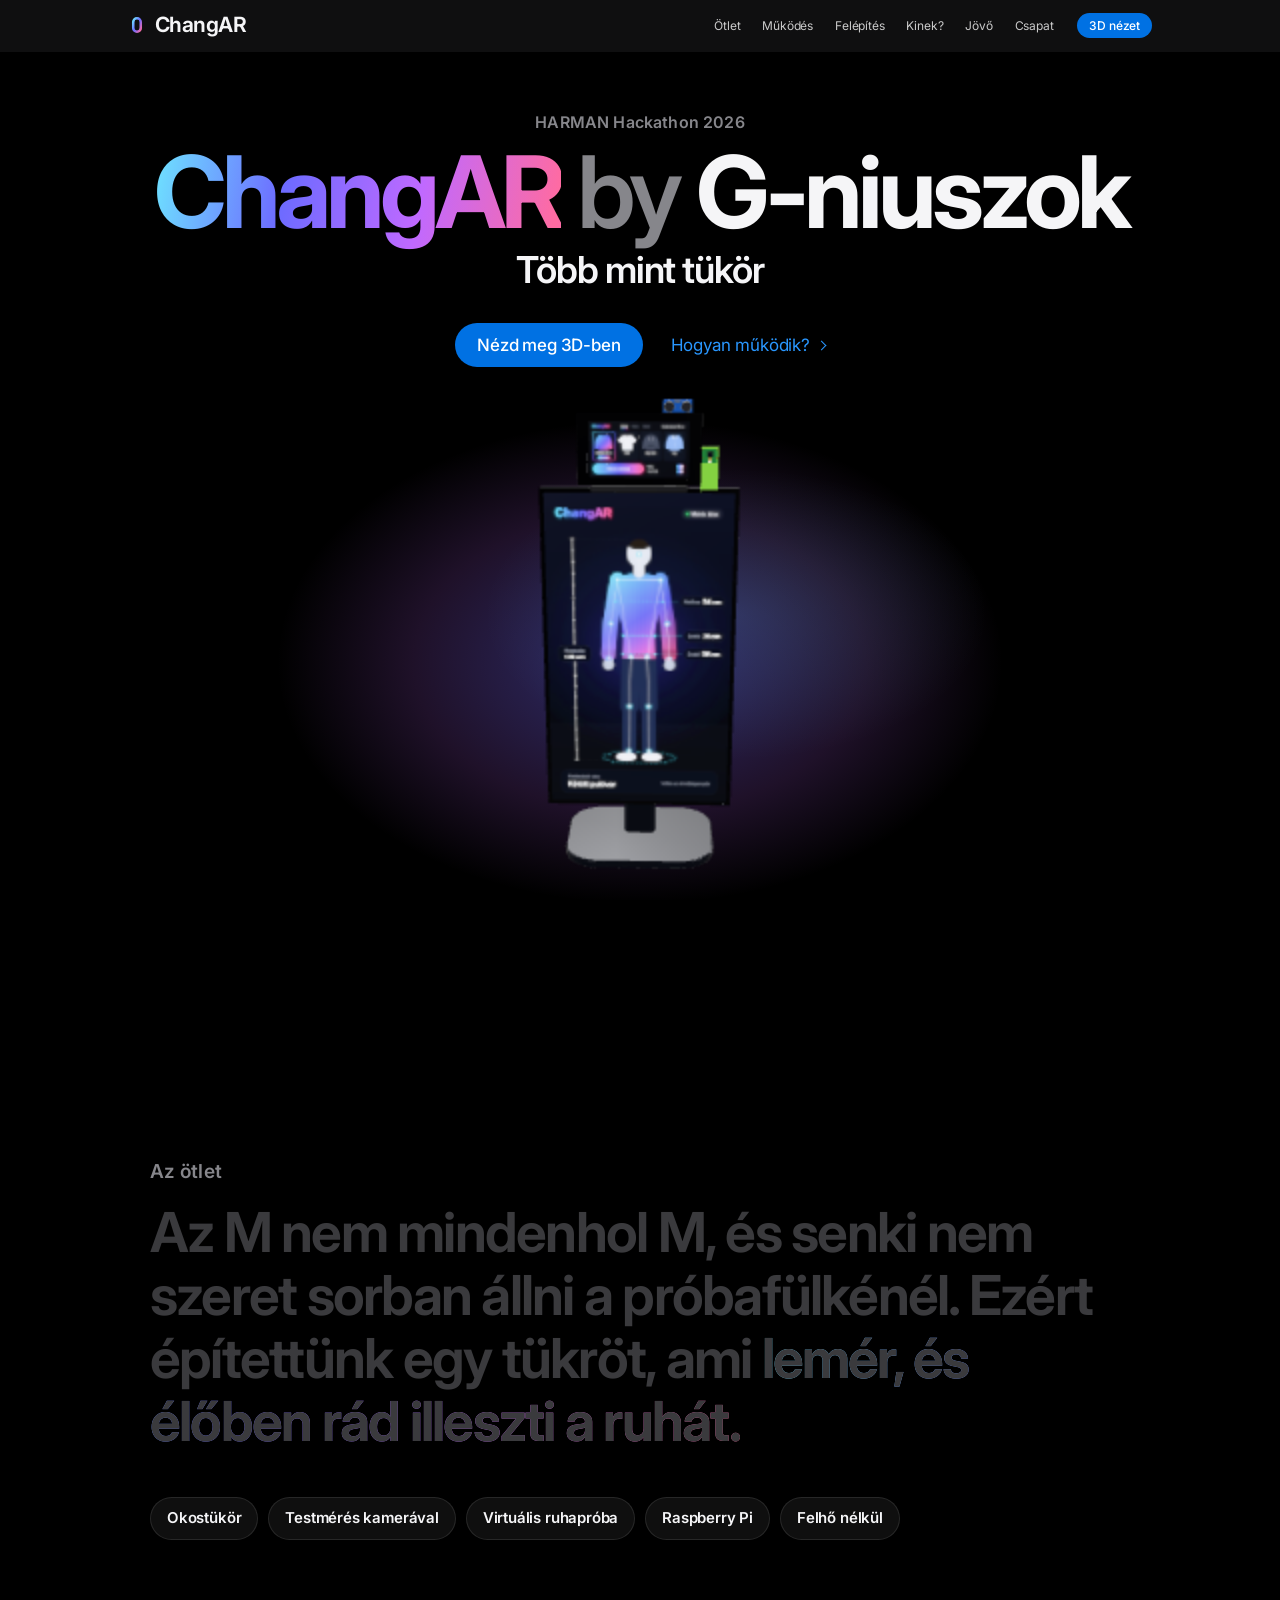
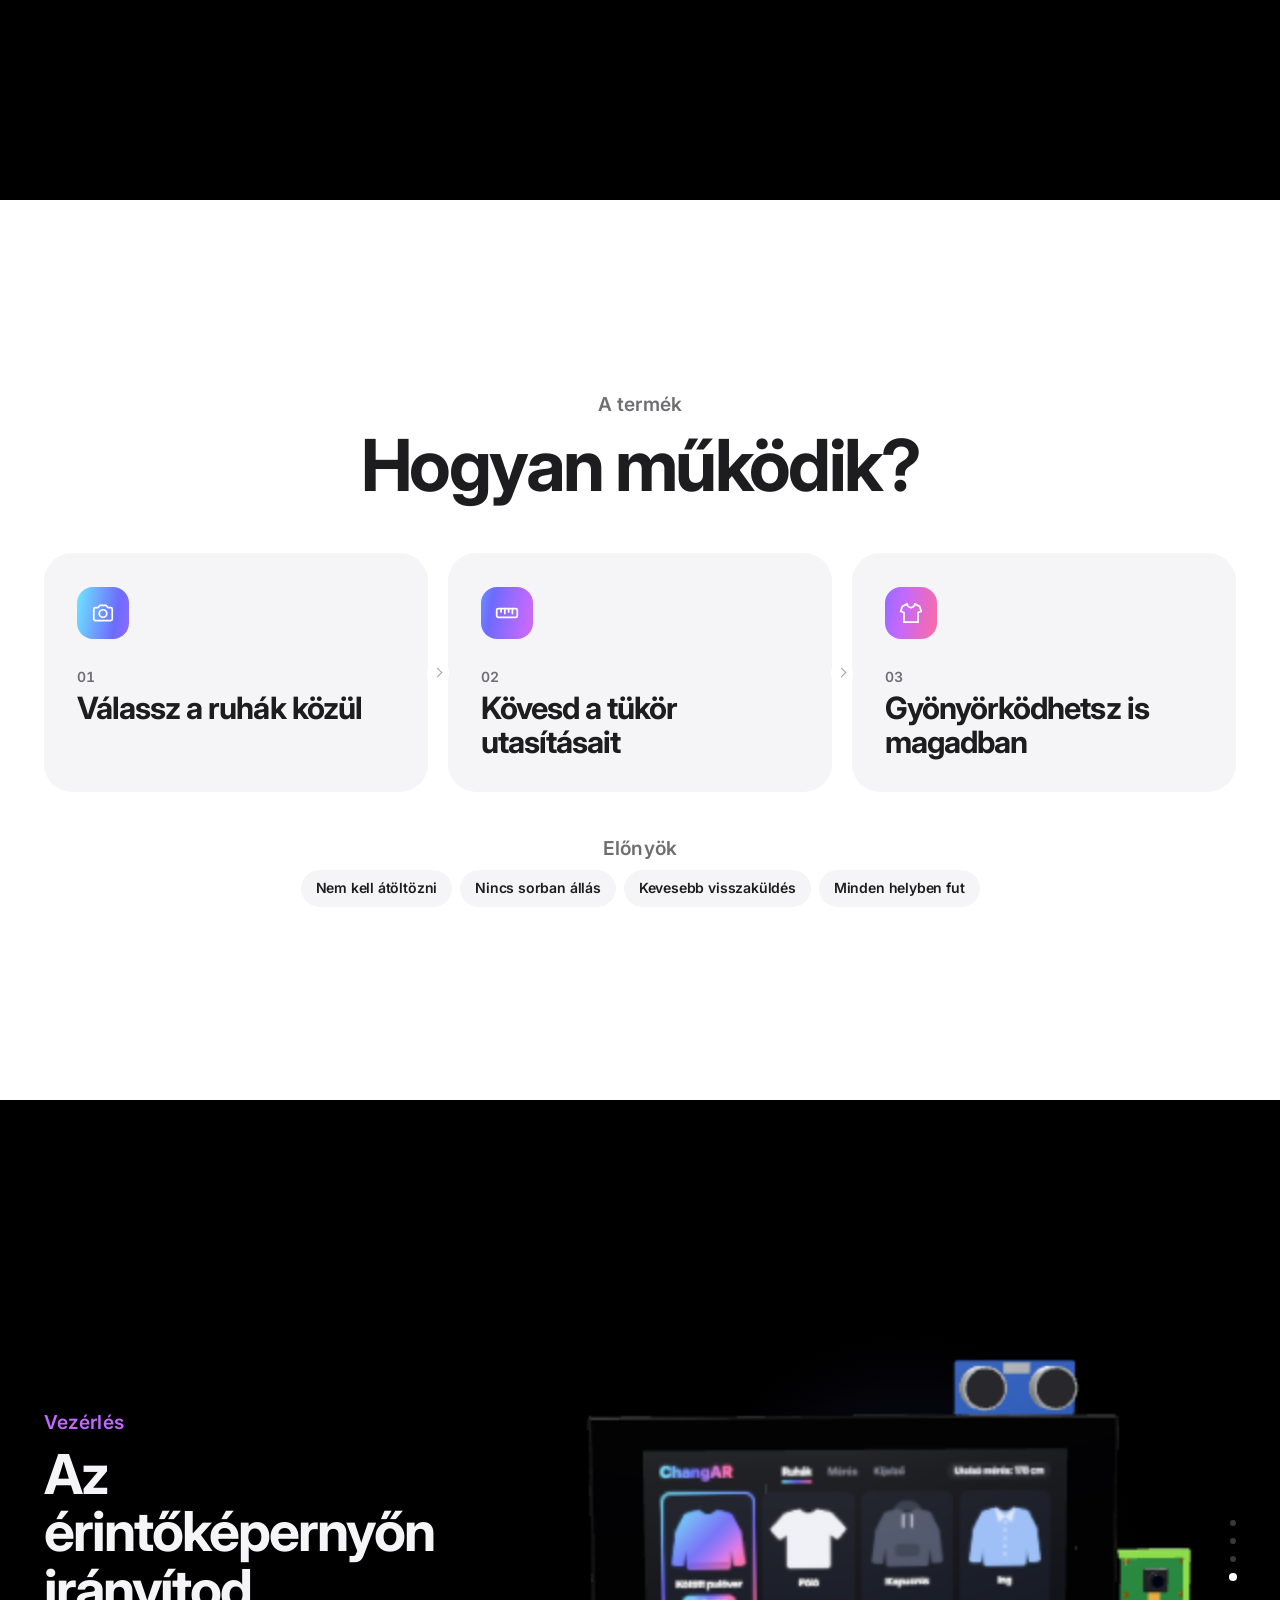
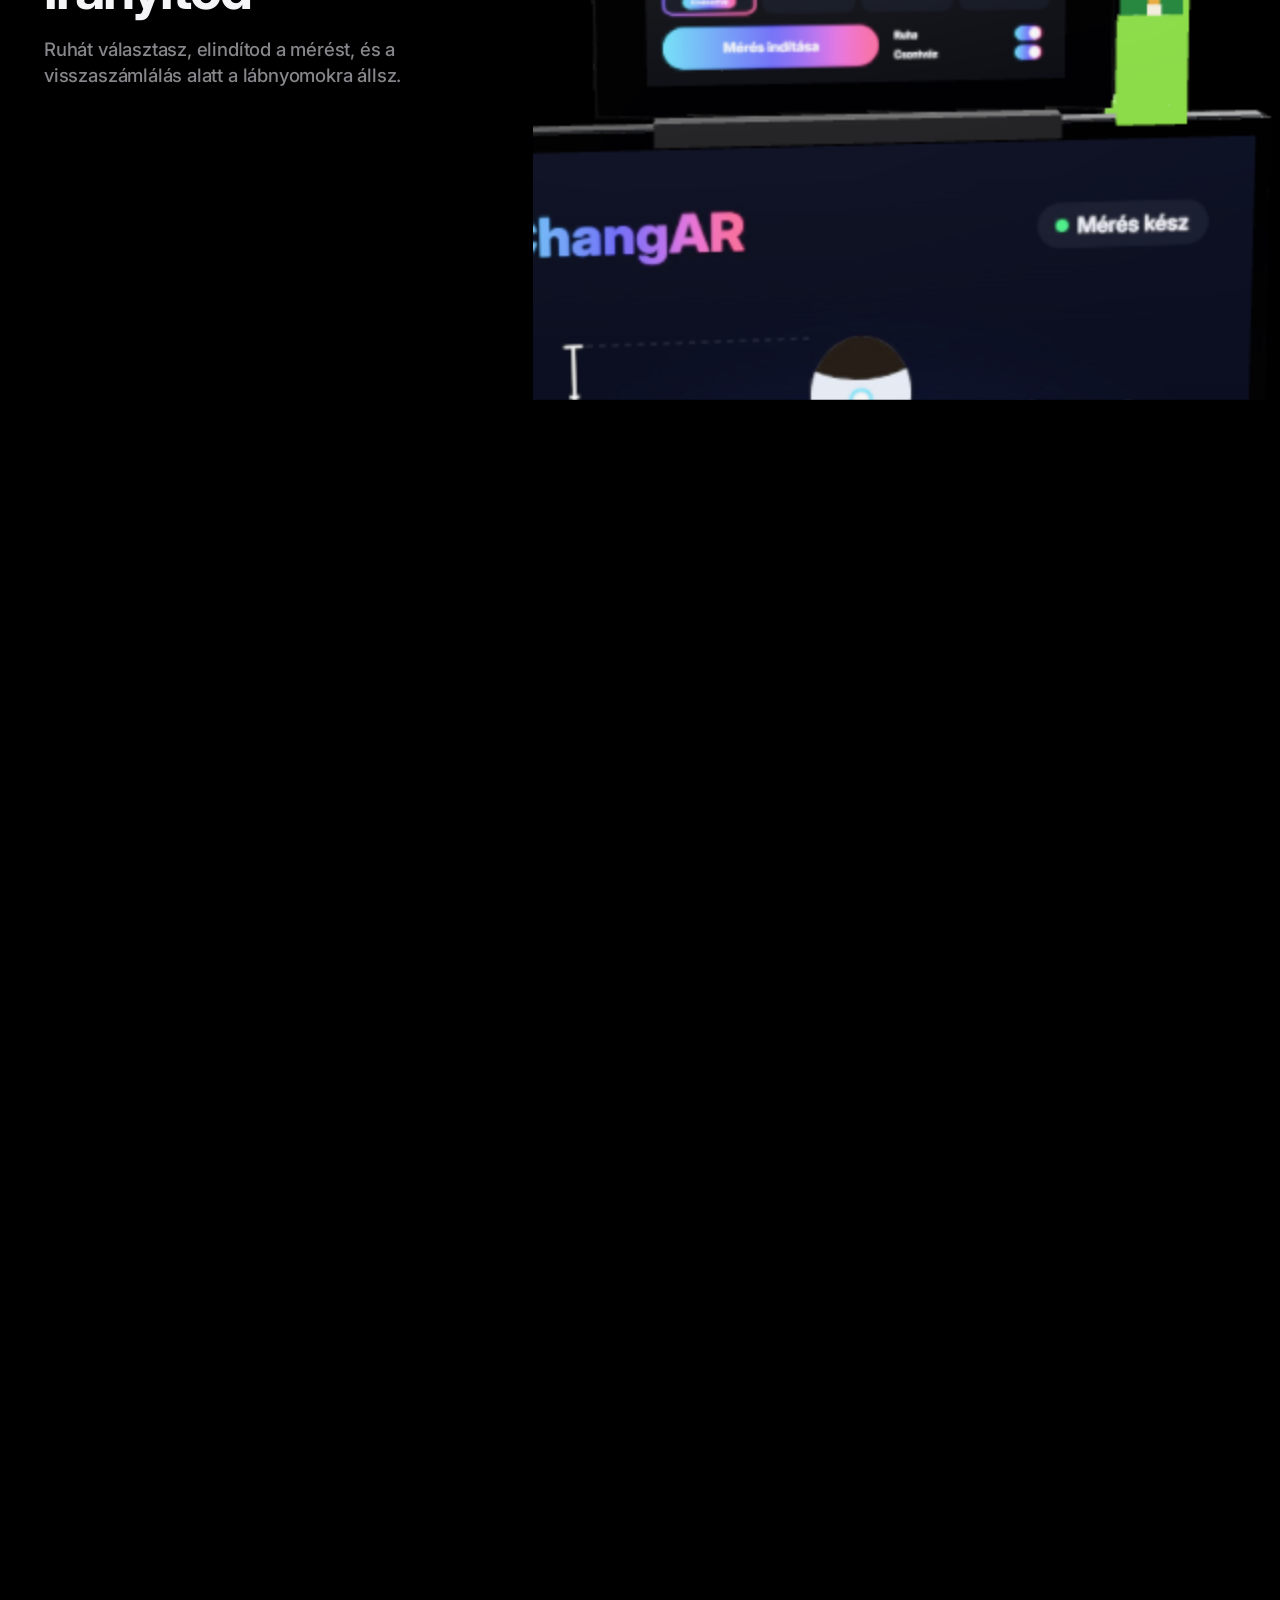
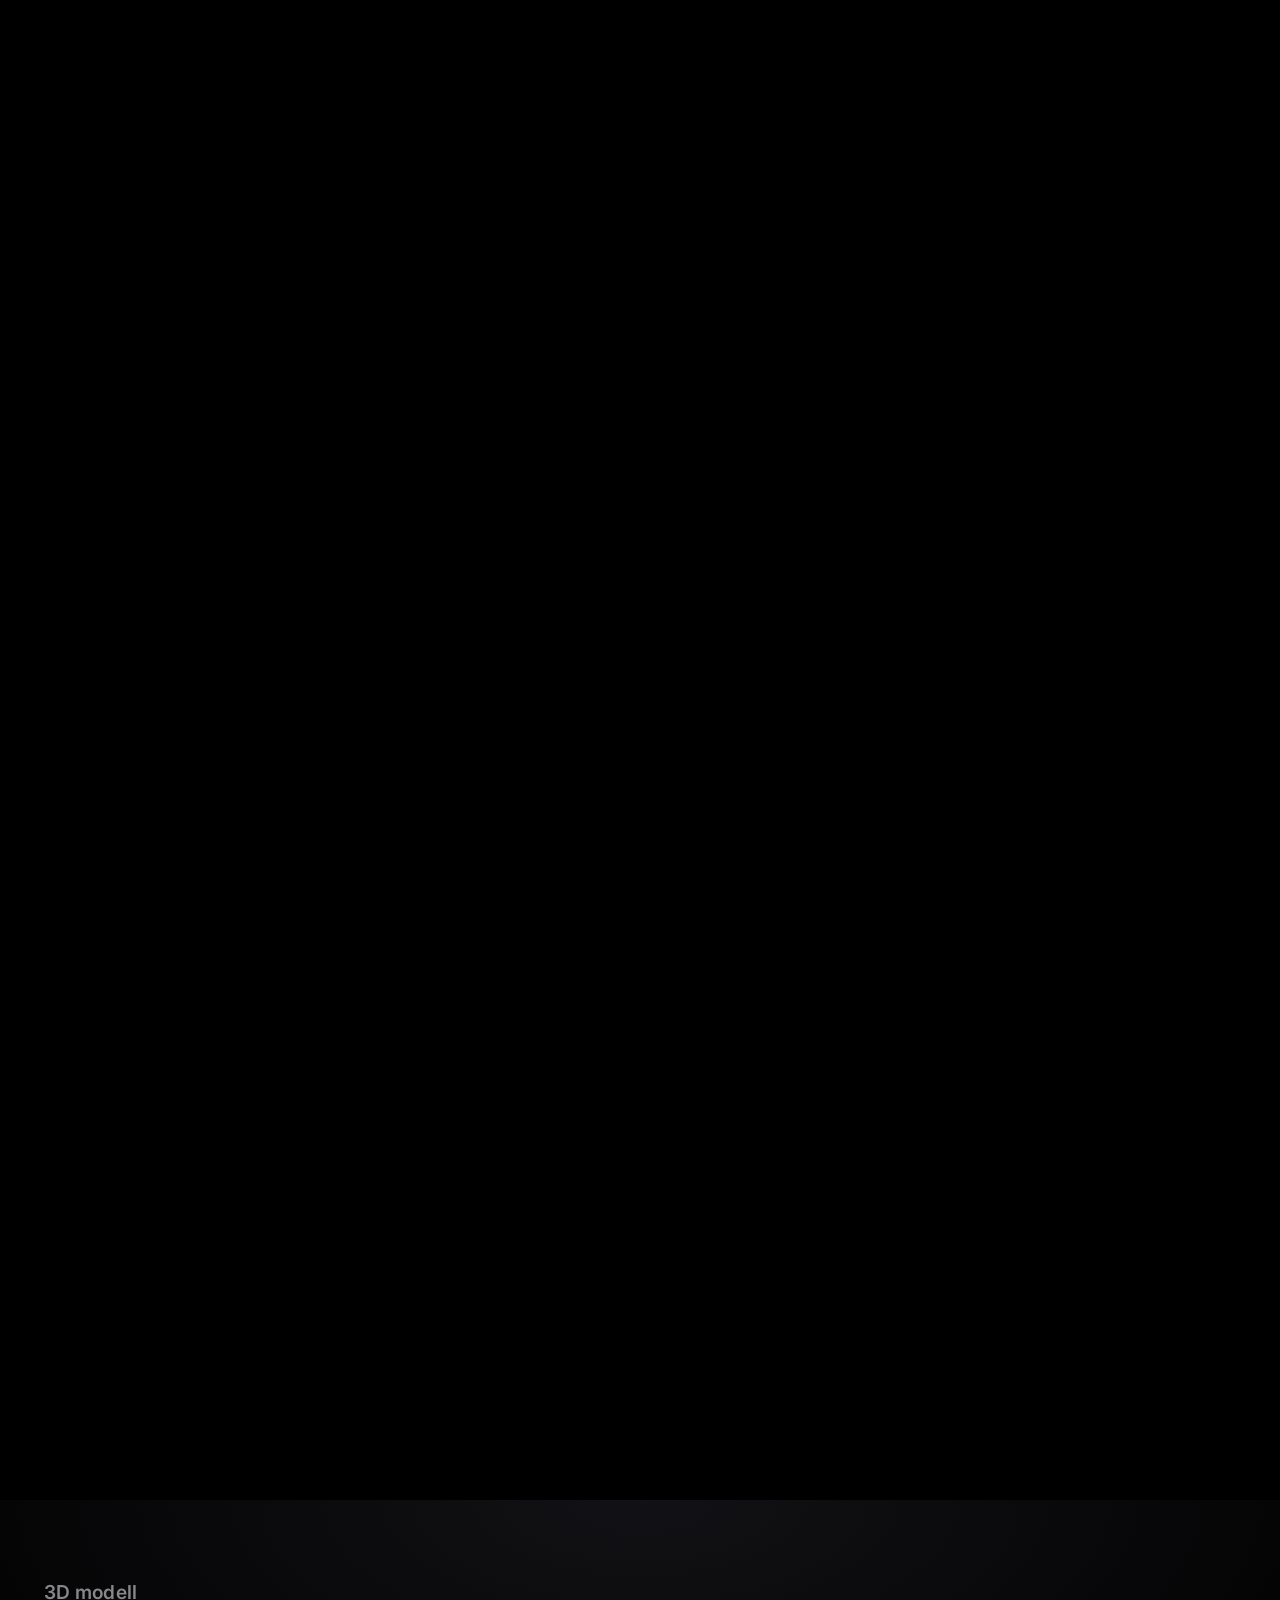
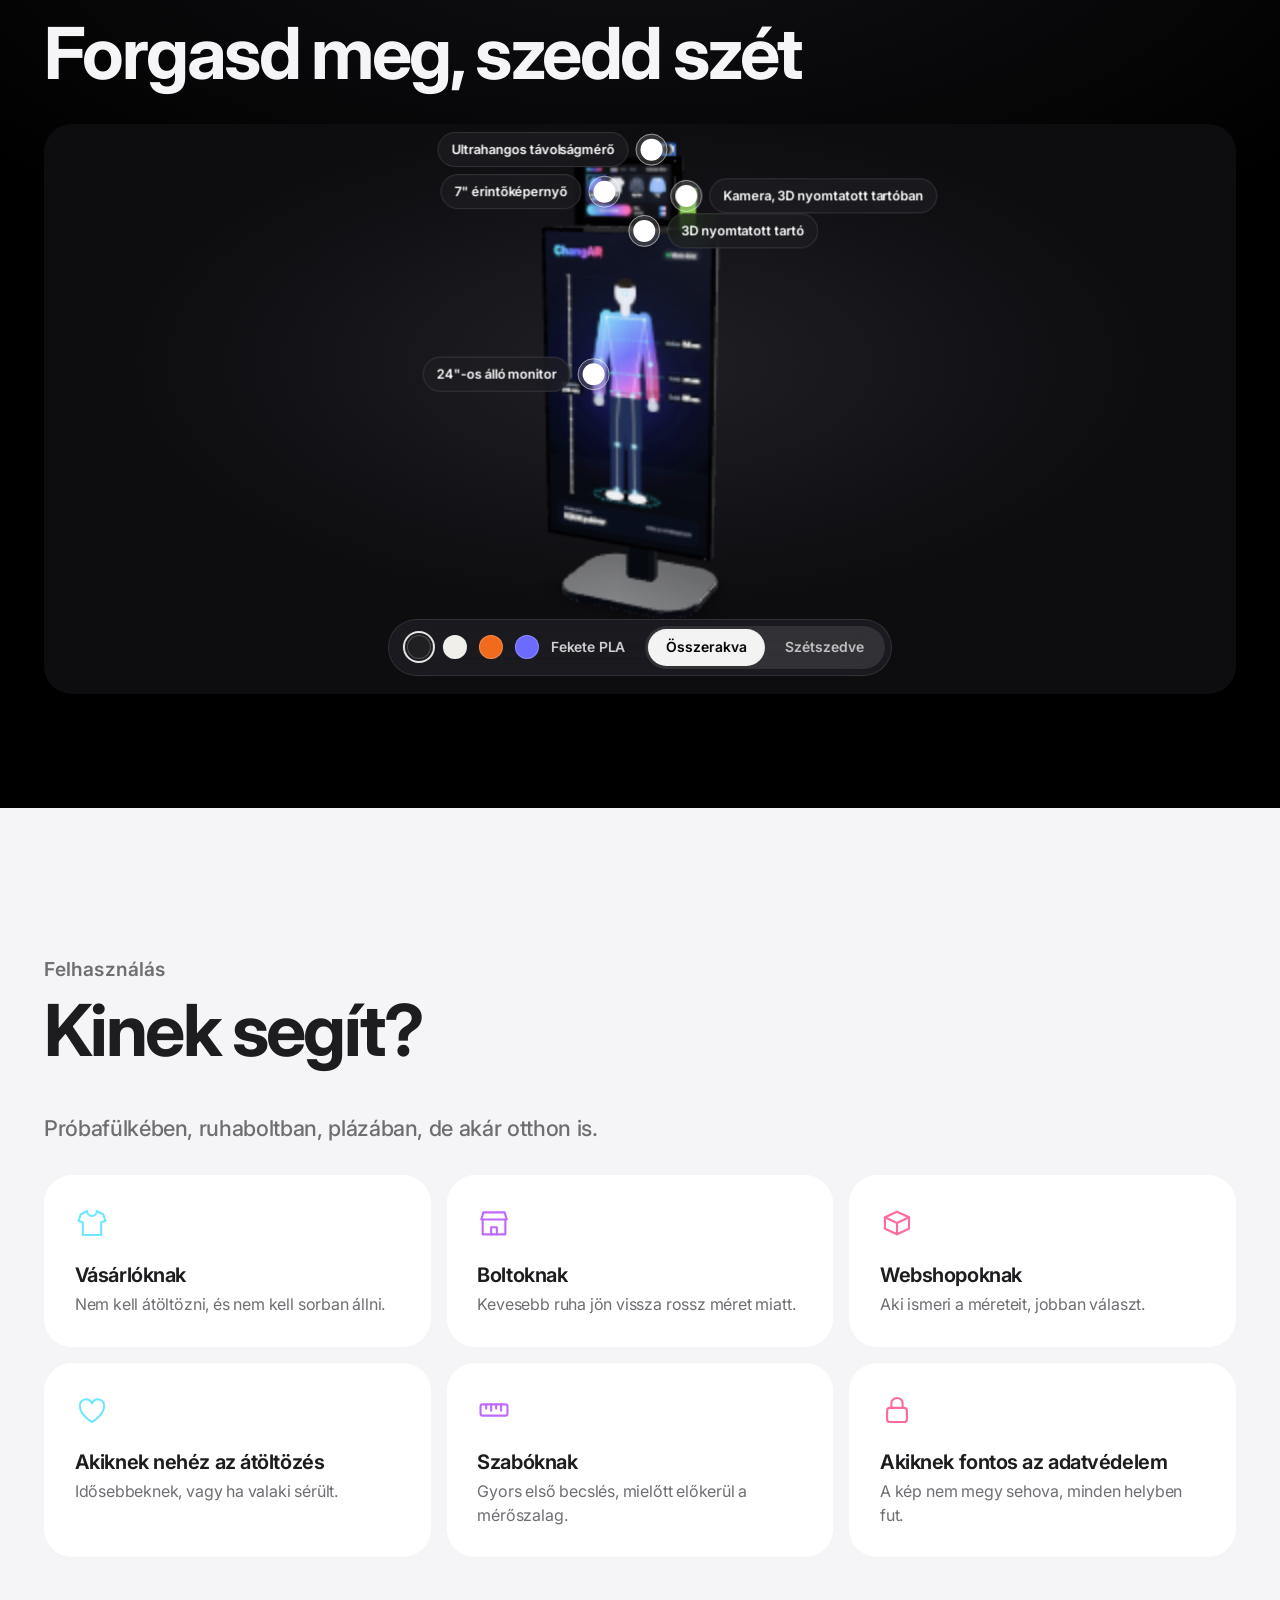
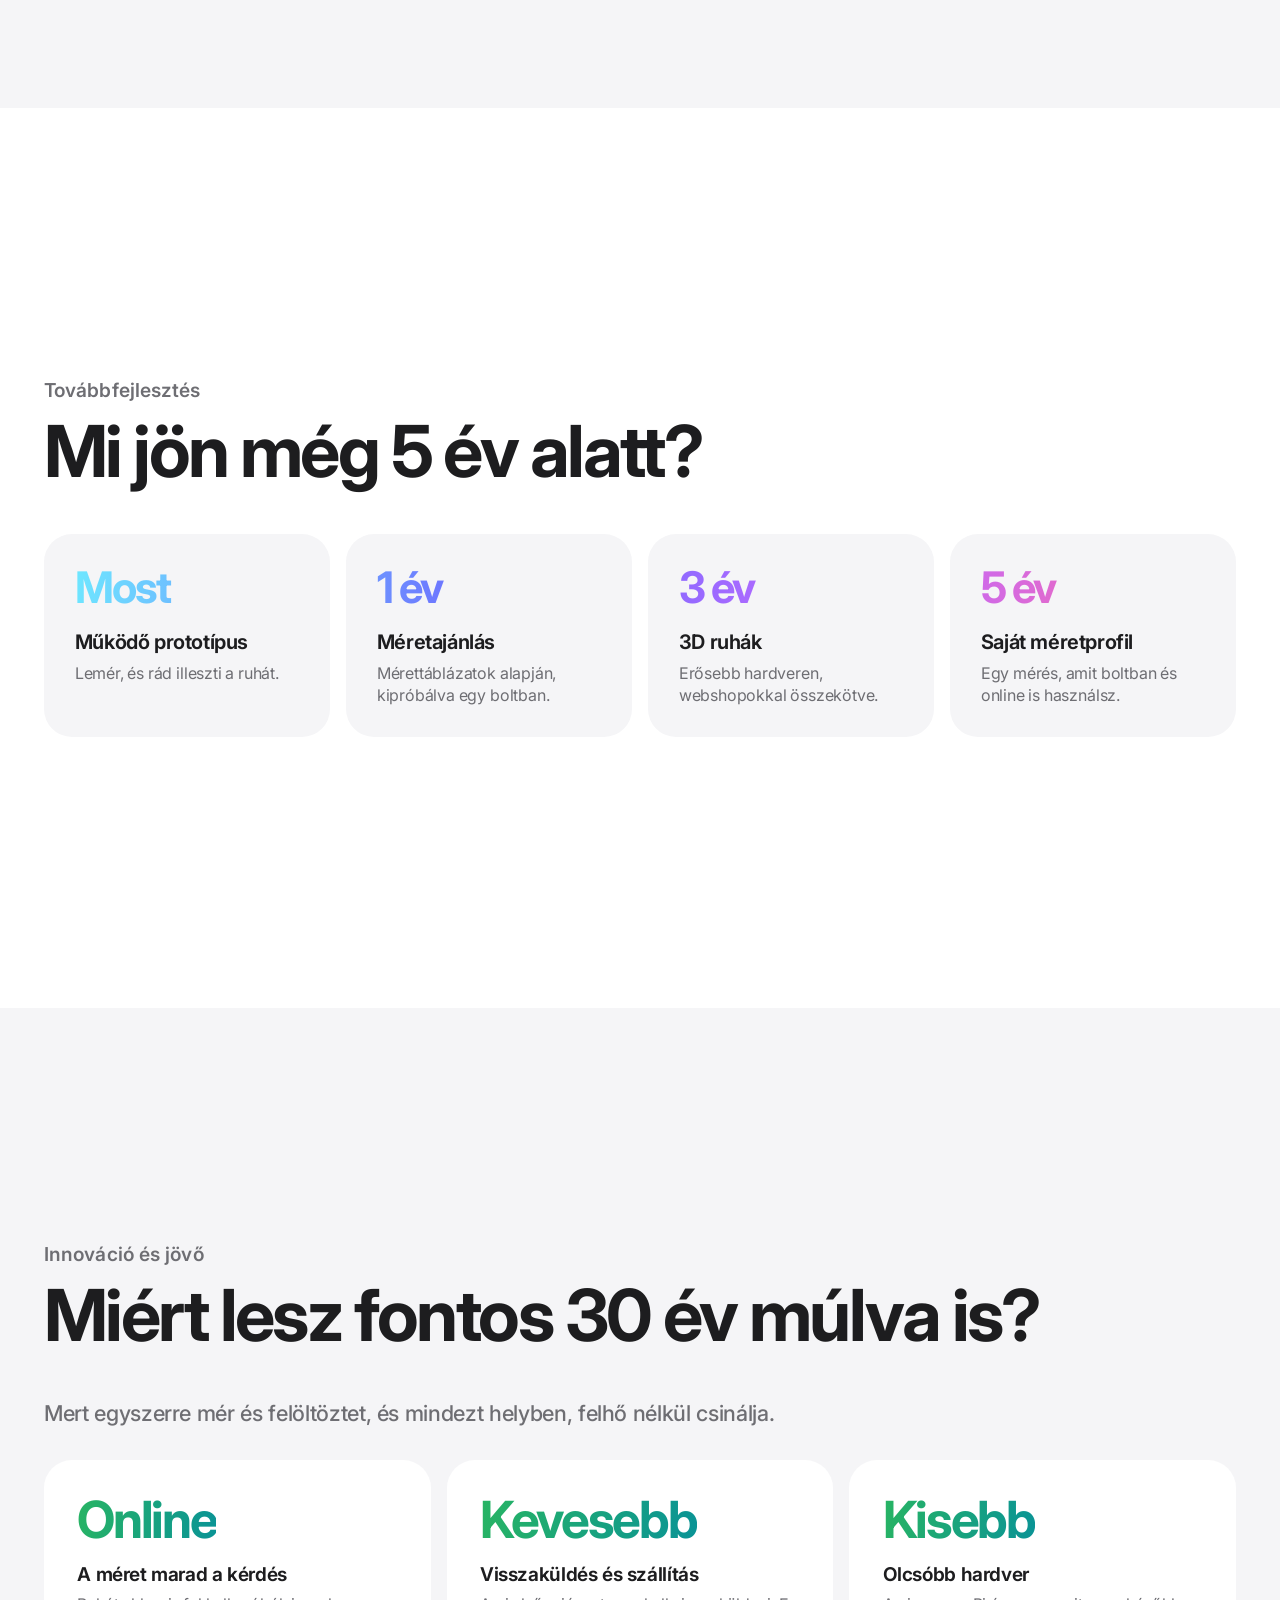
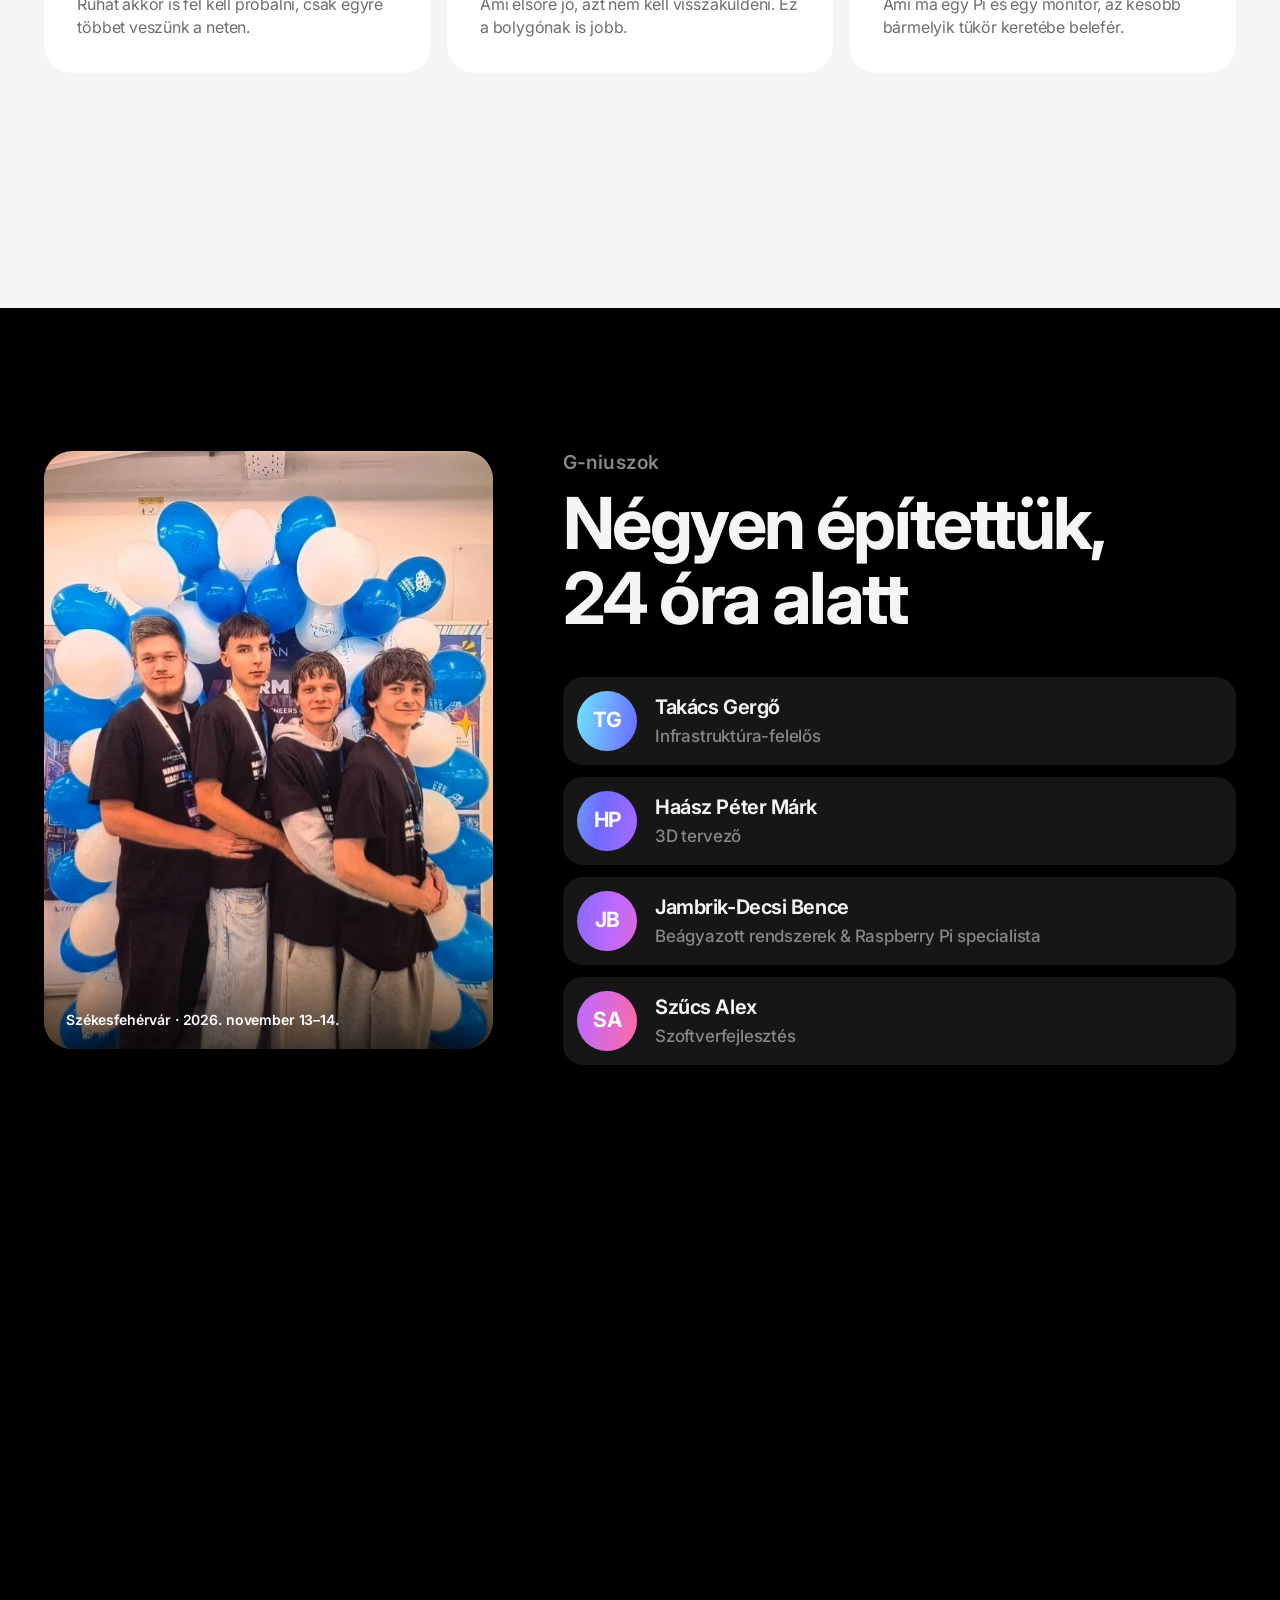
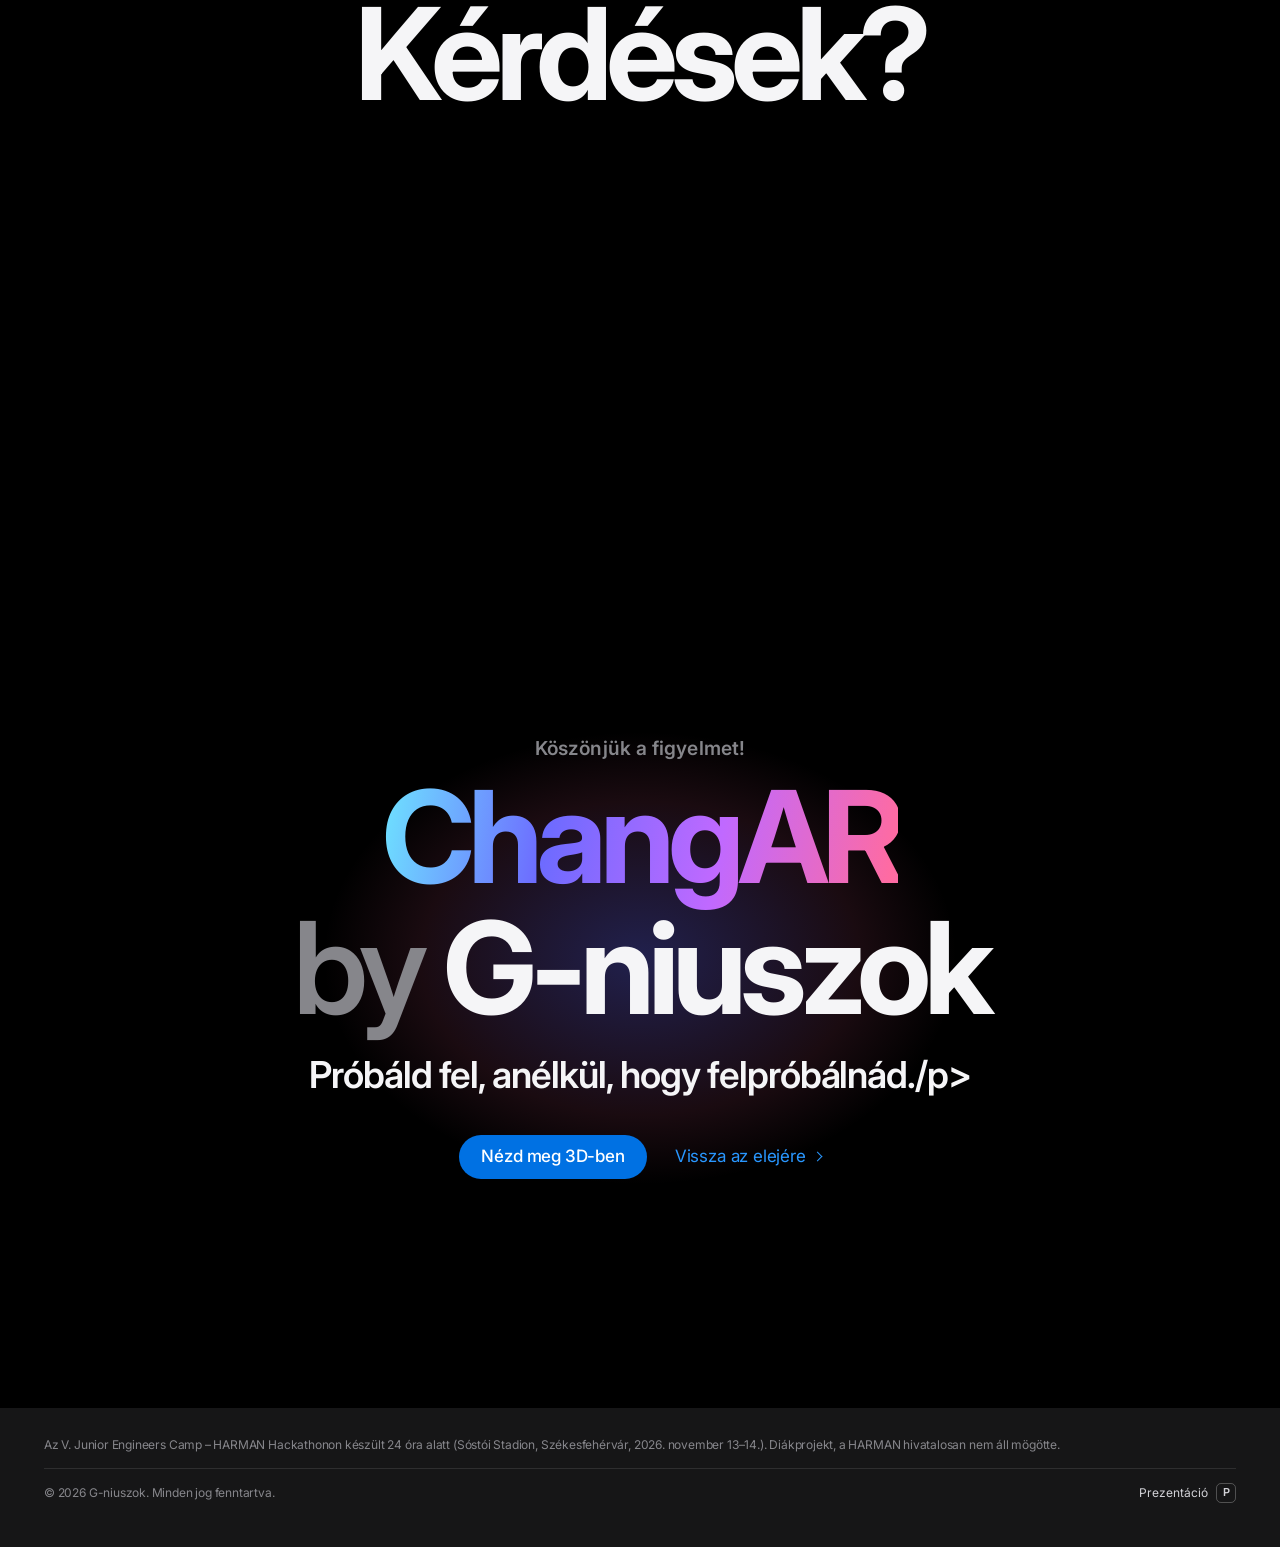
==== commit dee611c2: "Update step instructions in index.html" ====
--- a/web/index.html
+++ b/web/index.html
@@ -101,17 +101,17 @@
         <li class="flow__step reveal">
           <span class="flow__icon"><svg class="icon" viewBox="0 0 24 24" aria-hidden="true"><path d="M3.5 8.5A1.5 1.5 0 0 1 5 7h2.5L9 5h6l1.5 2H19a1.5 1.5 0 0 1 1.5 1.5v9A1.5 1.5 0 0 1 19 19H5a1.5 1.5 0 0 1-1.5-1.5z"/><circle cx="12" cy="12.5" r="3.5"/></svg></span>
           <span class="flow__num">01</span>
-          <h3>Állj elé a kijelölt helyre</h3>
+          <h3>Válassz a ruhák közül</h3>
         </li>
         <li class="flow__step reveal" style="--d:.08s">
           <span class="flow__icon"><svg class="icon" viewBox="0 0 24 24" aria-hidden="true"><rect x="2.5" y="8" width="19" height="8" rx="1.5"/><path d="M6.5 8v3M10 8v4.5M13.5 8v3M17 8v4.5"/></svg></span>
           <span class="flow__num">02</span>
-          <h3>Várj pár másodpercet</h3>
+          <h3>Kövesd a tükör utasításait</h3>
         </li>
         <li class="flow__step reveal" style="--d:.16s">
           <span class="flow__icon"><svg class="icon" viewBox="0 0 24 24" aria-hidden="true"><path d="M8.5 3.5L4 6l-1.5 4.5 3 1v9h13v-9l3-1L20 6l-4.5-2.5a3.5 3.5 0 0 1-7 0z"/></svg></span>
           <span class="flow__num">03</span>
-          <h3>Már kezdhetsz is válogatni</h3>
+          <h3>Gyönyörködhetsz is magadban</h3>
         </li>
       </ol>
       <p class="eyebrow how__pros reveal">Előnyök</p>
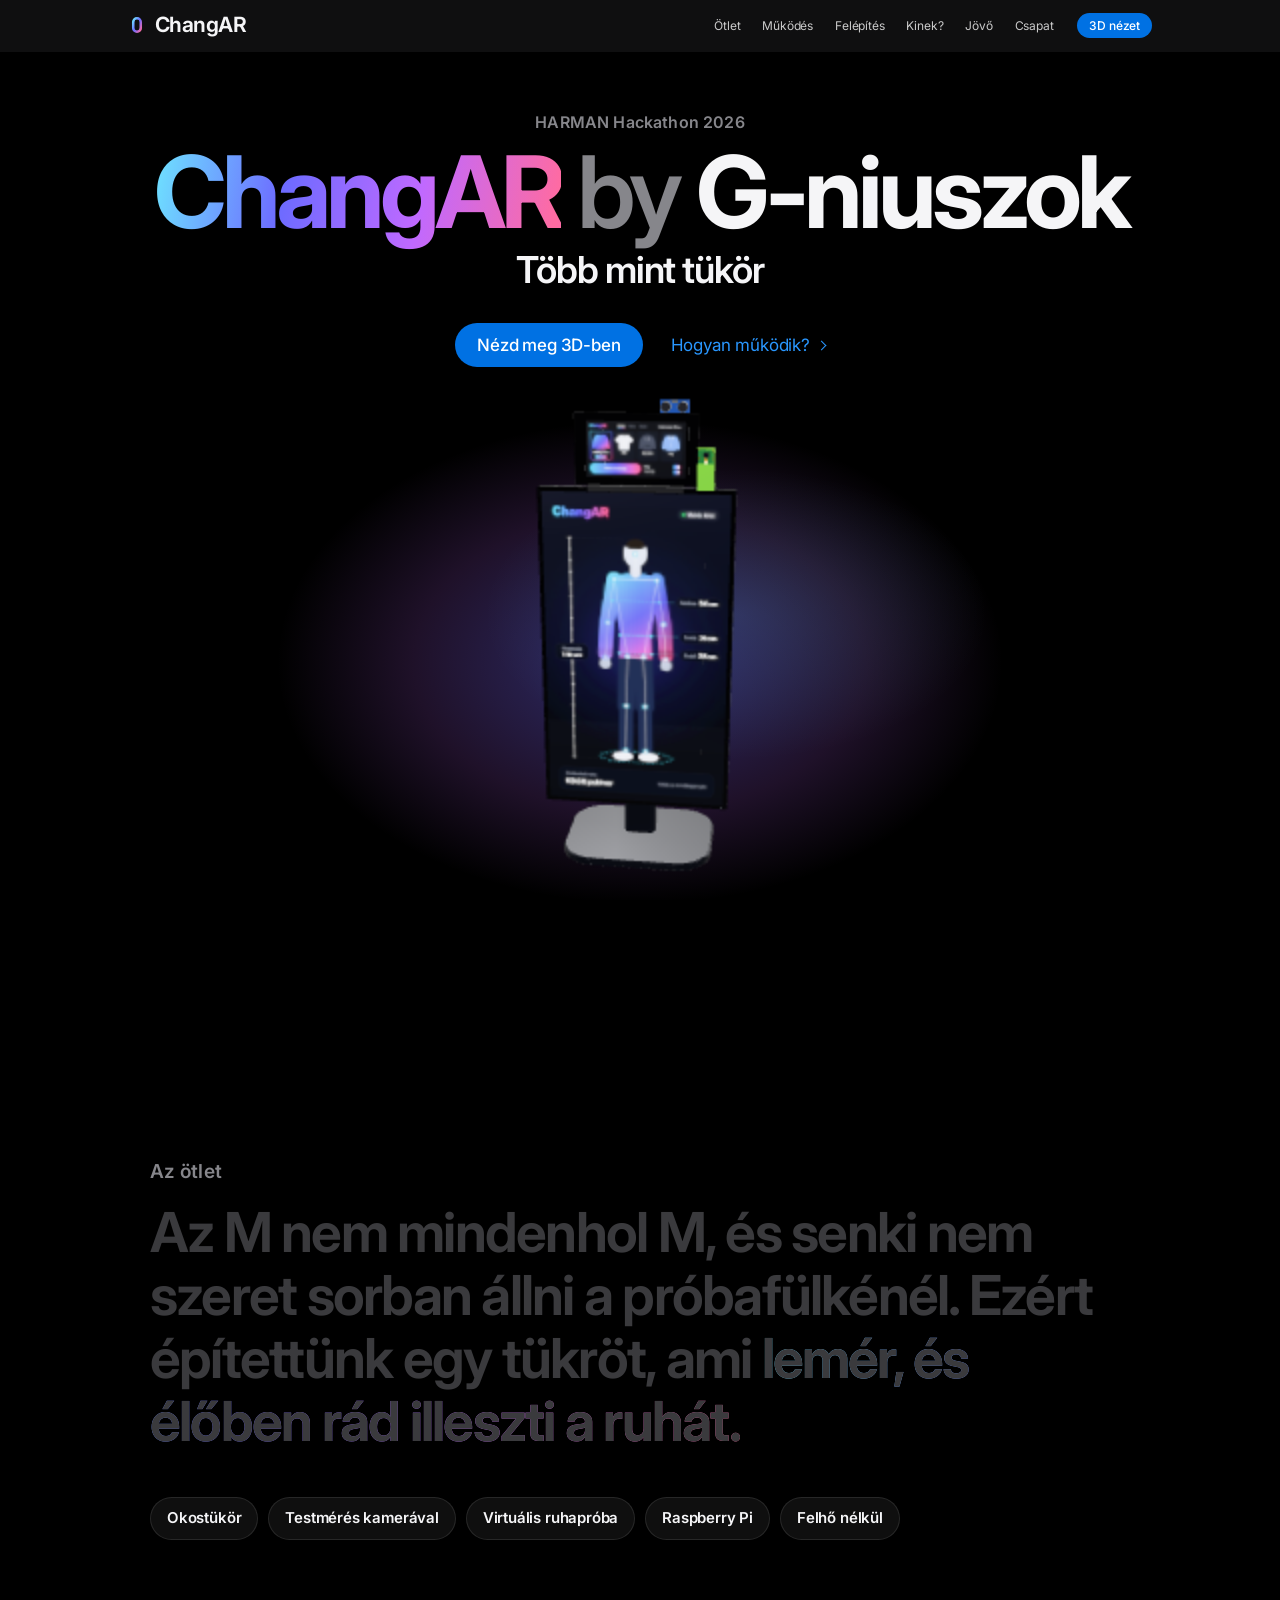
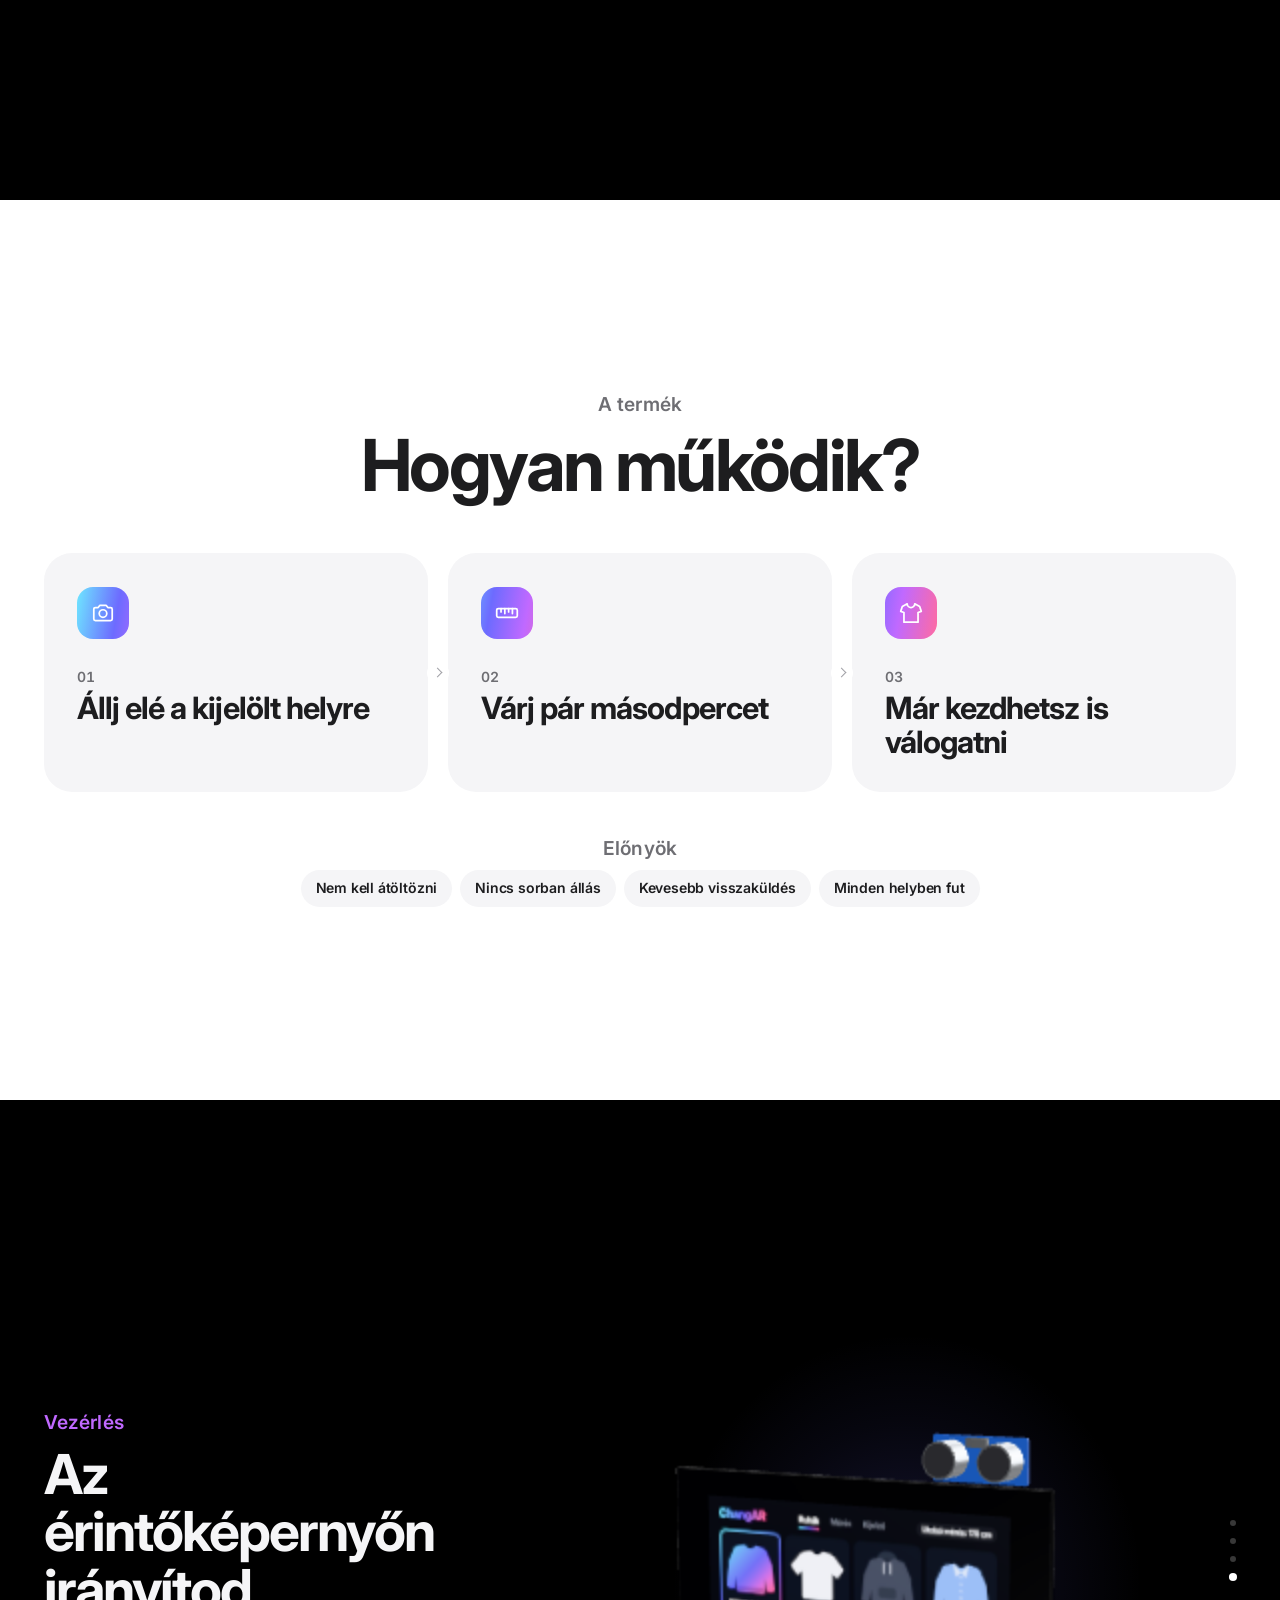
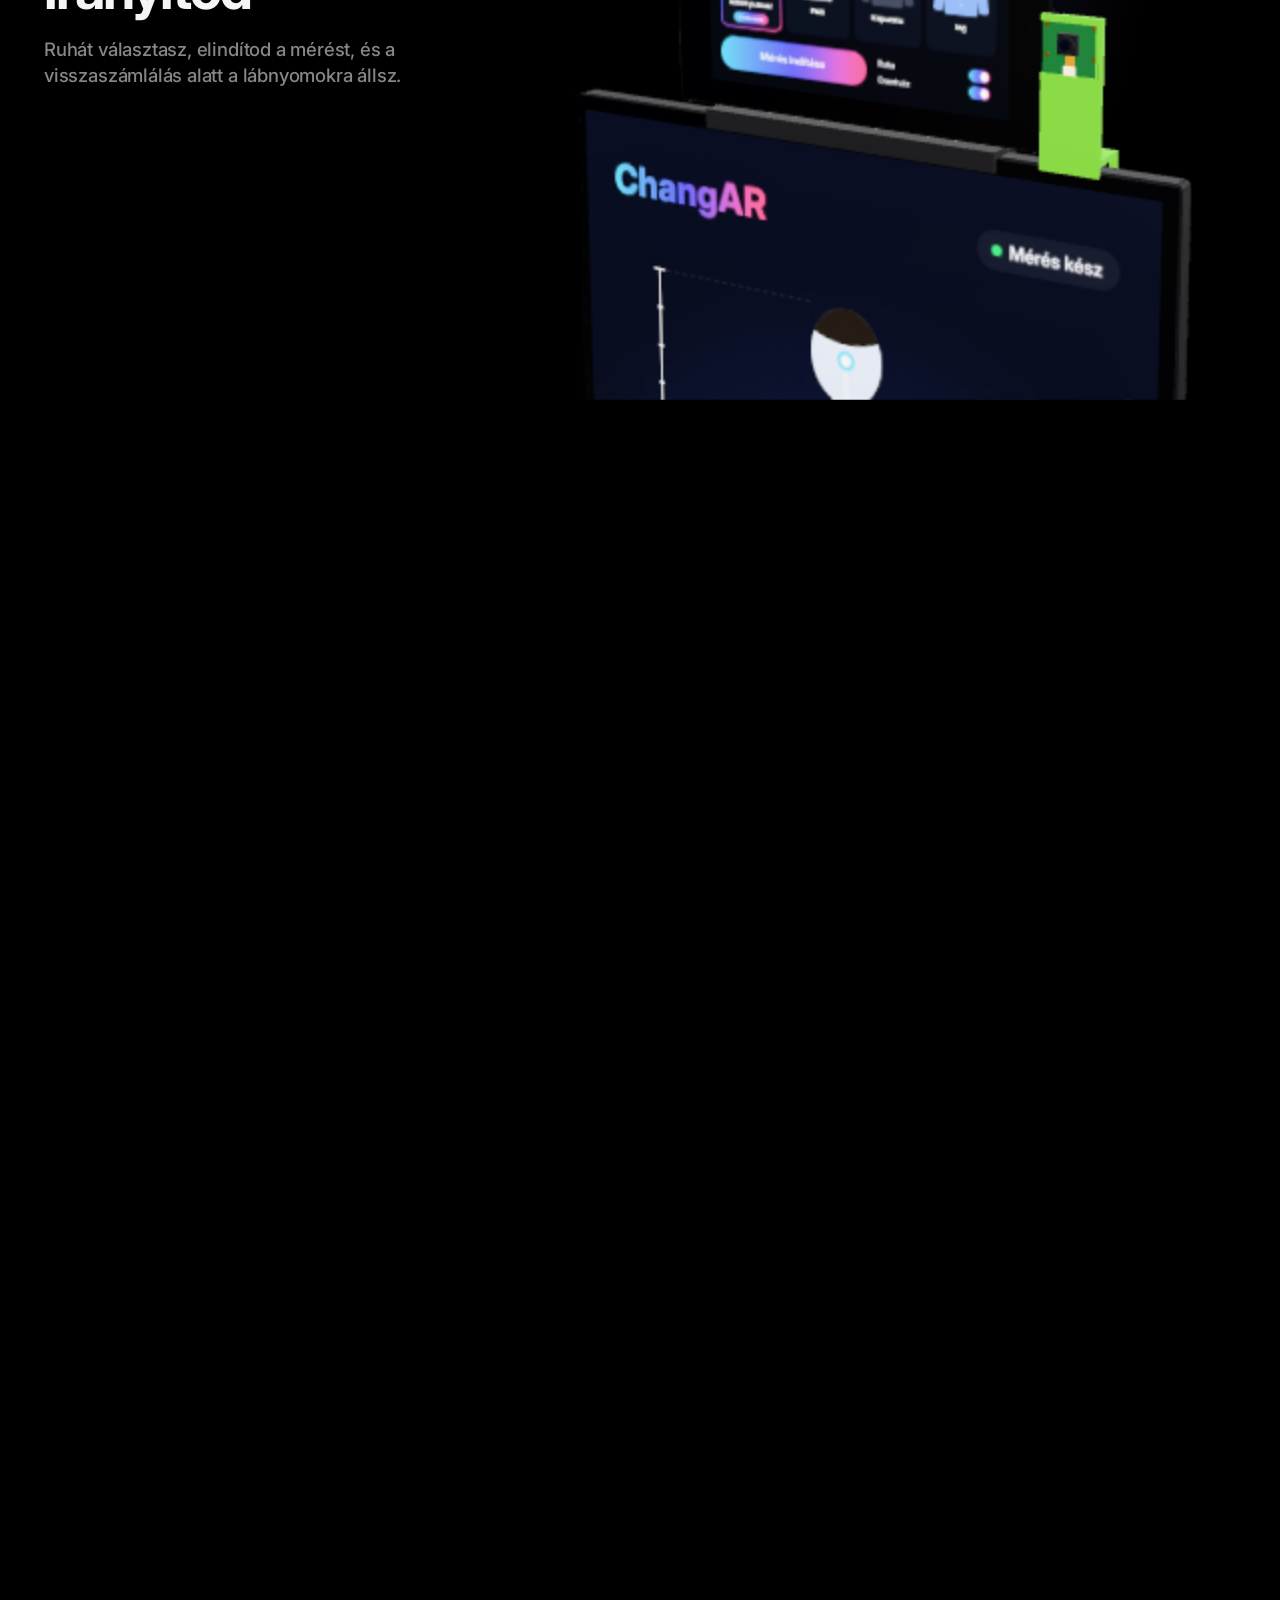
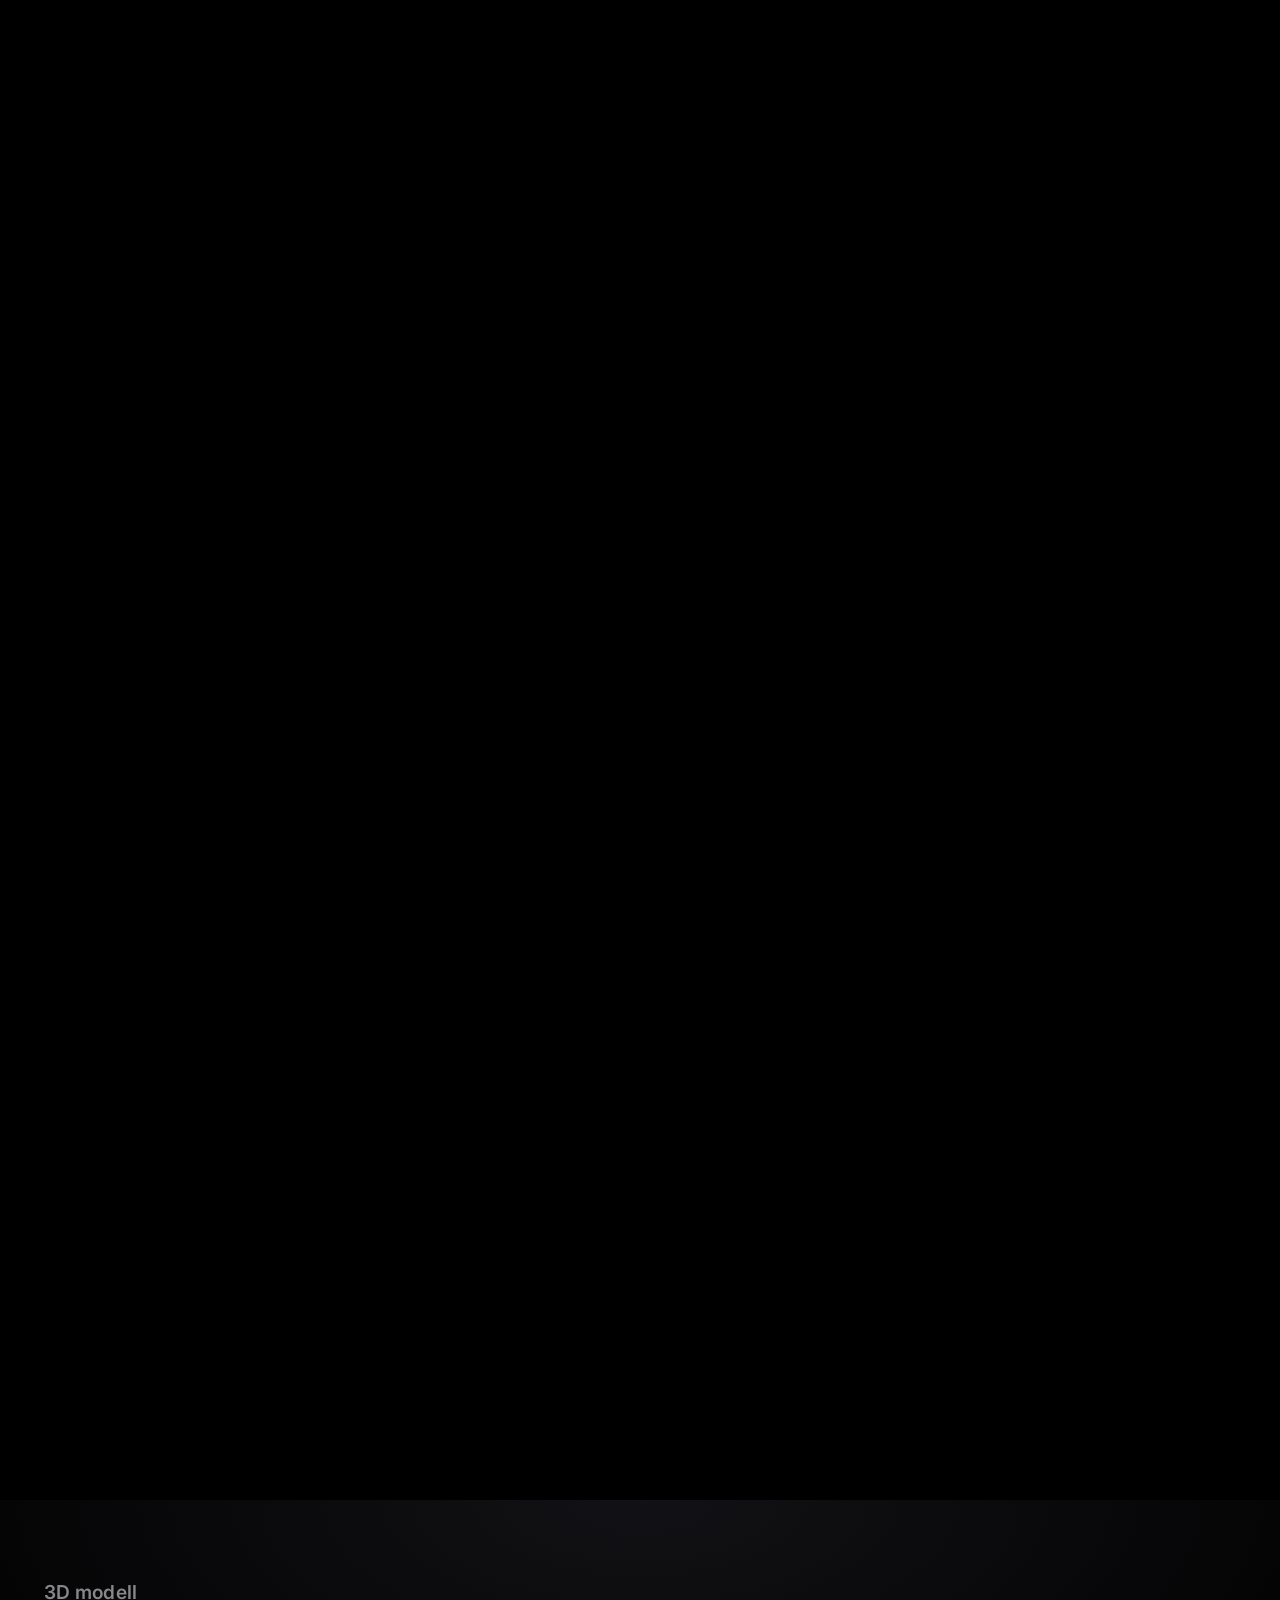
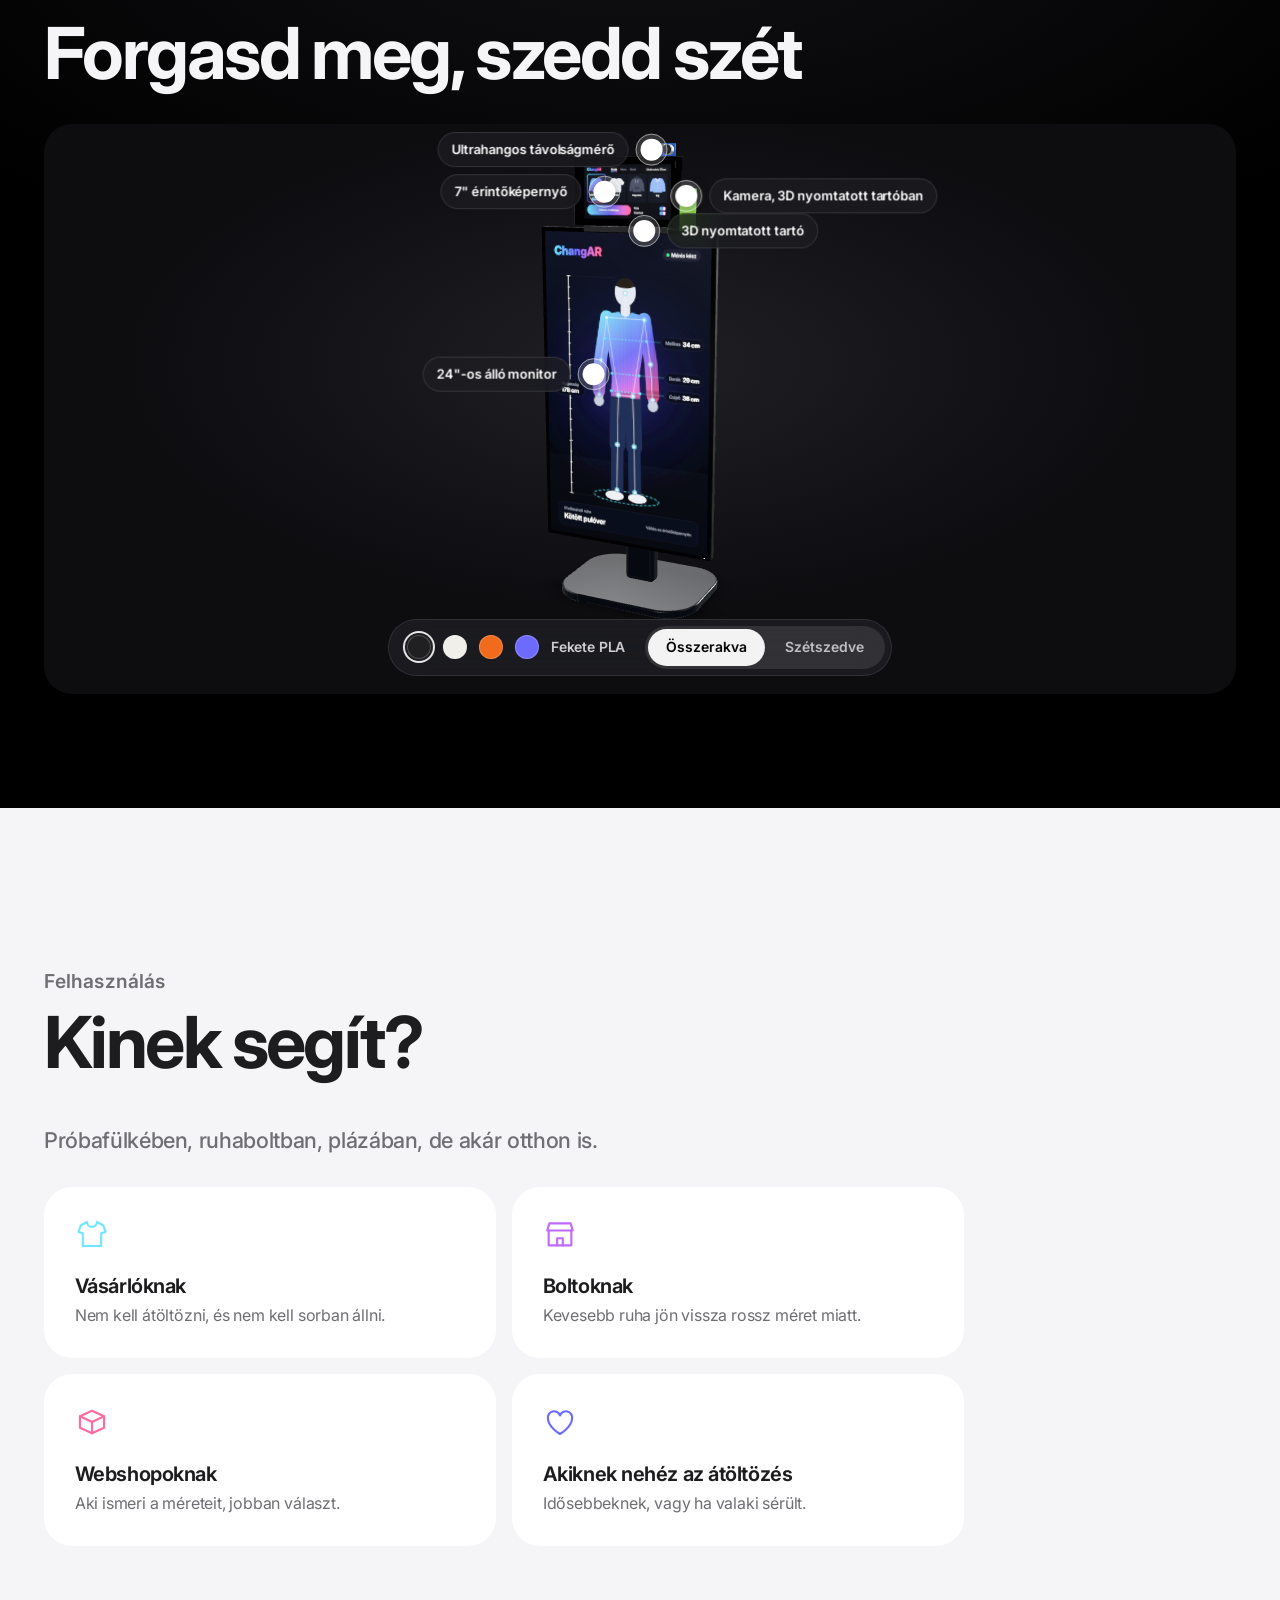
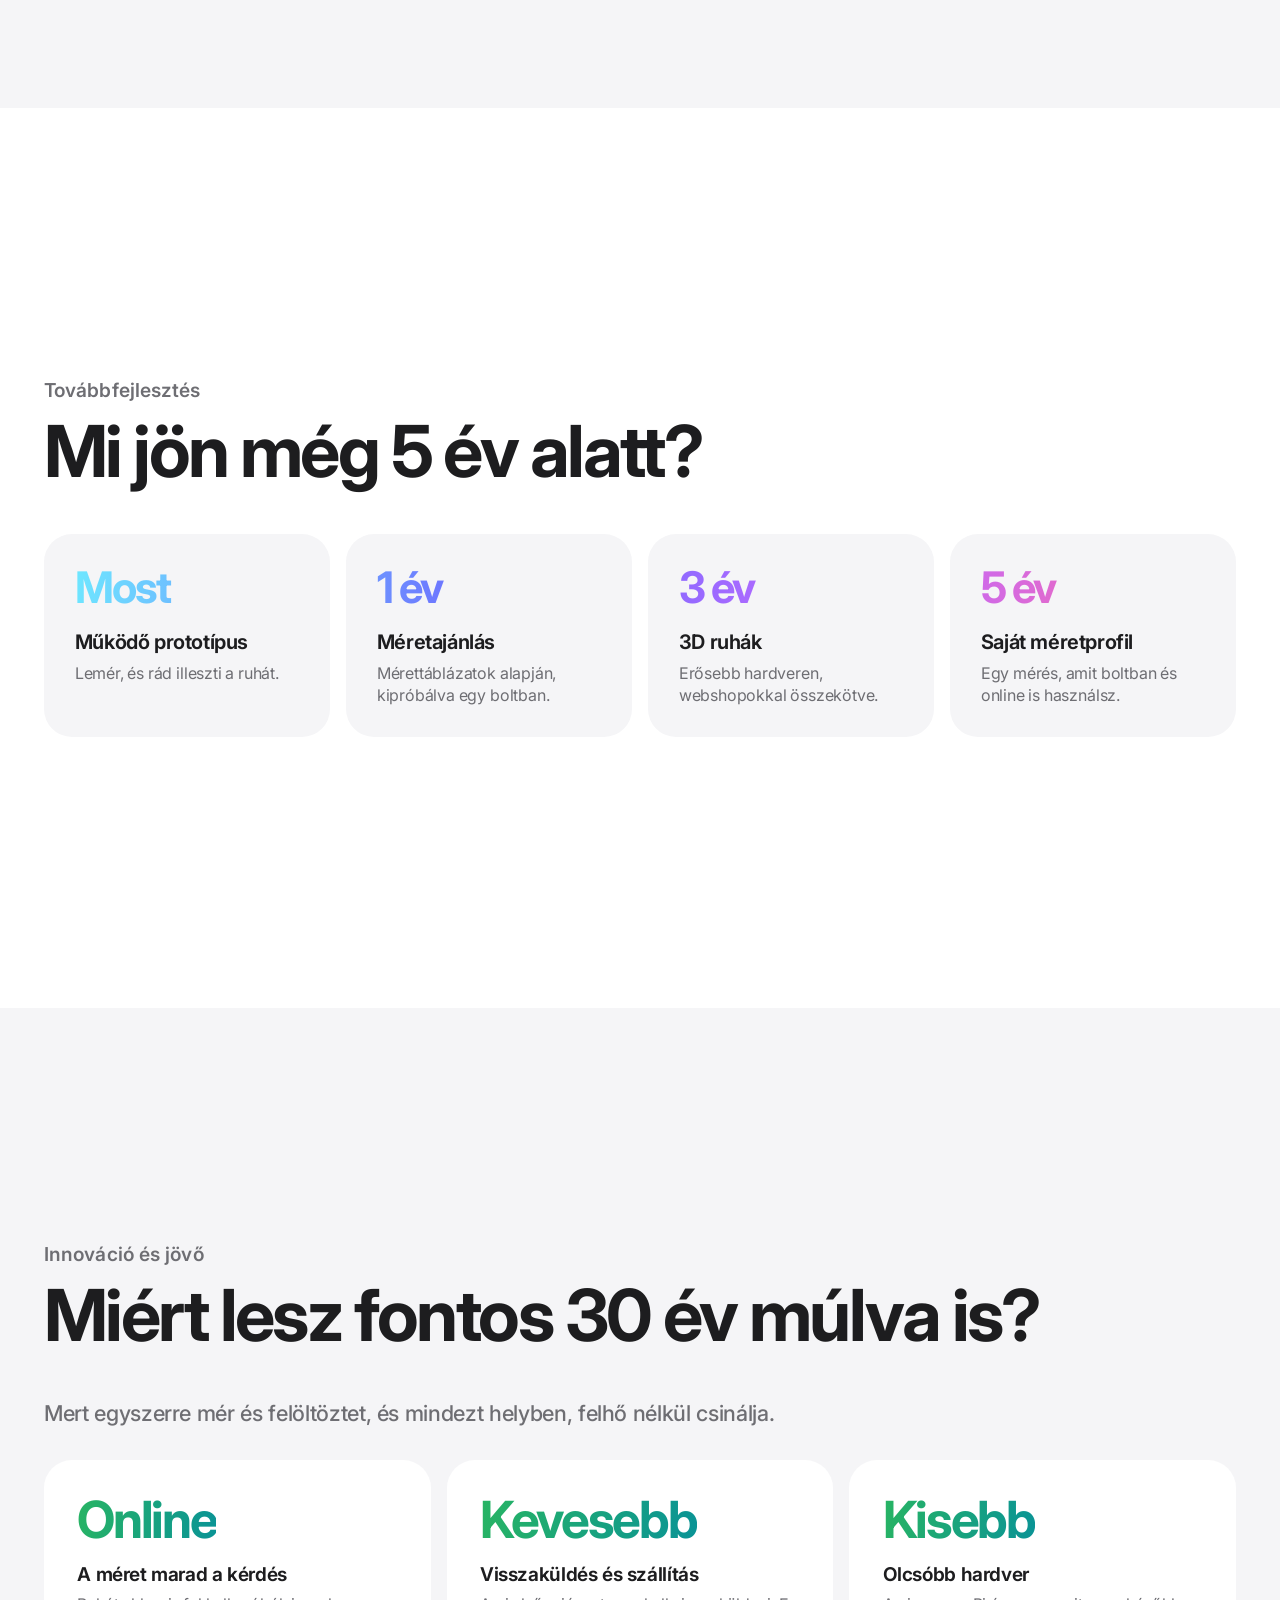
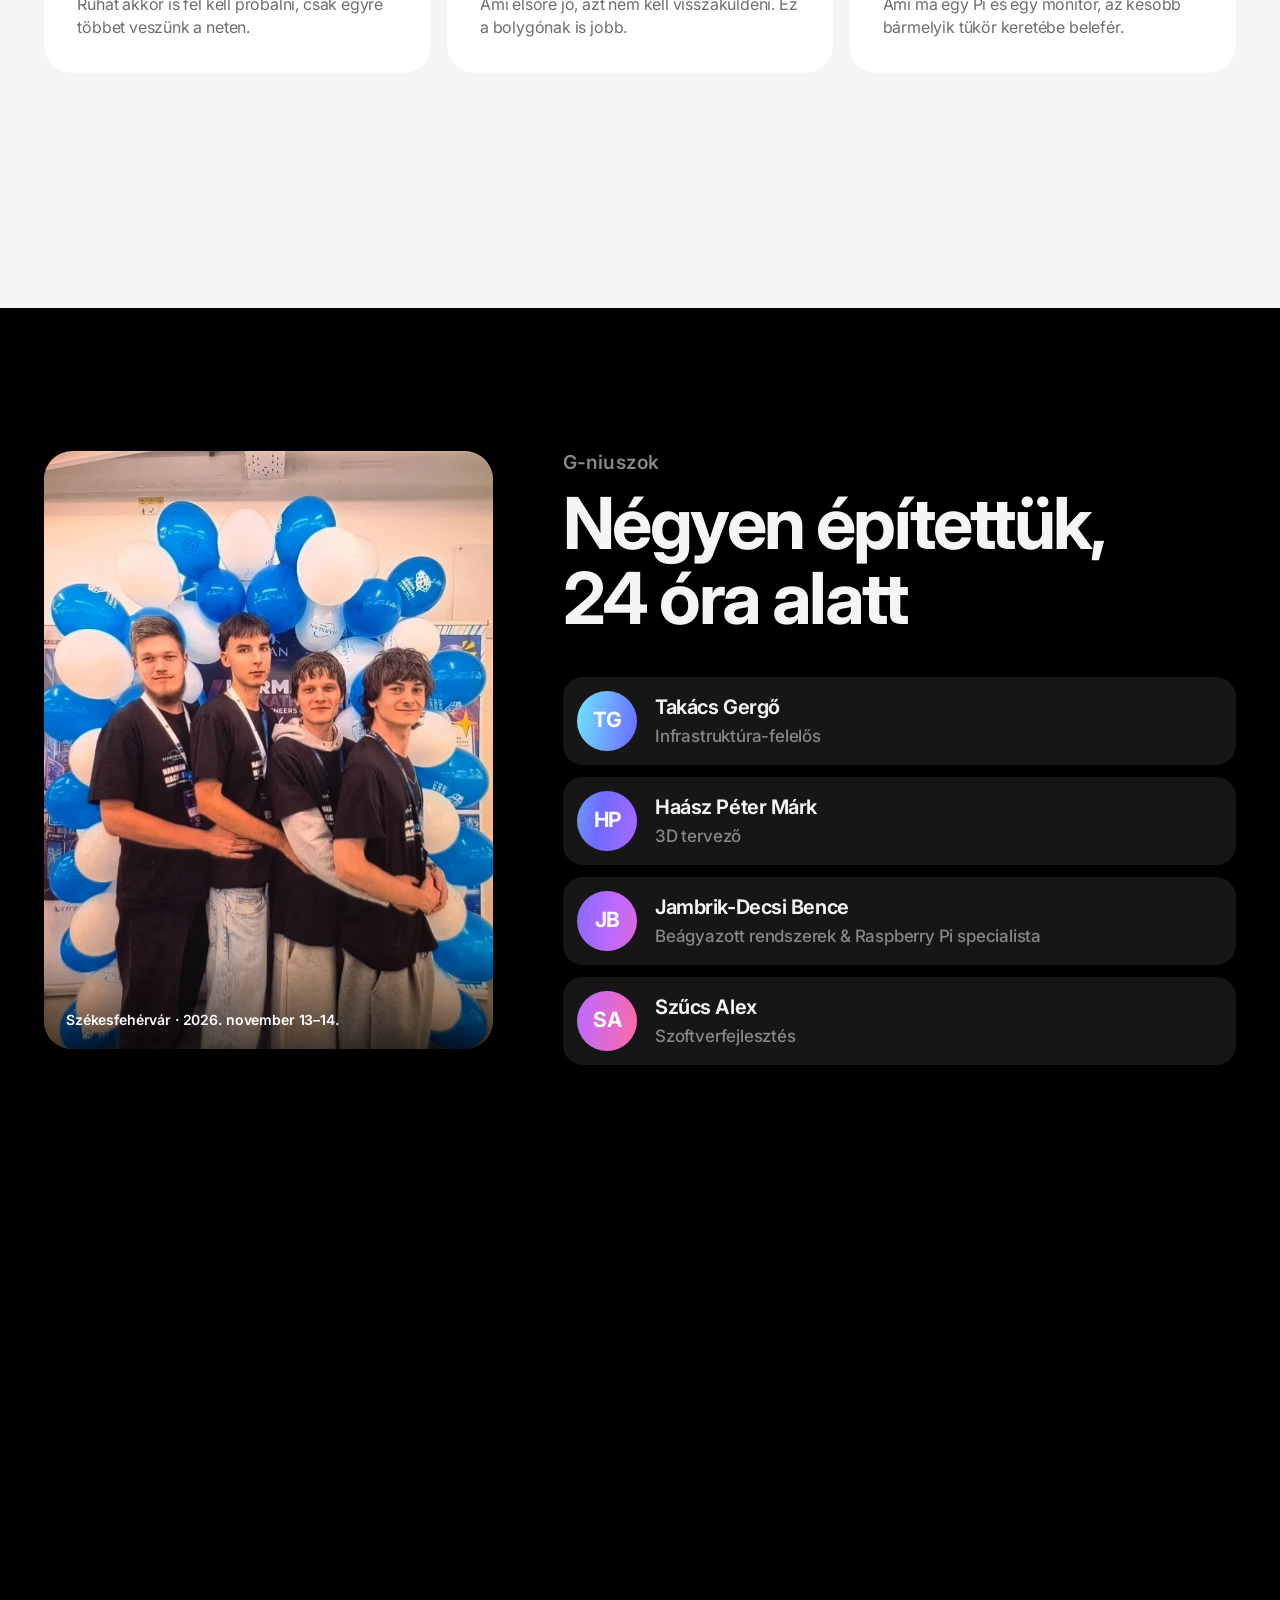
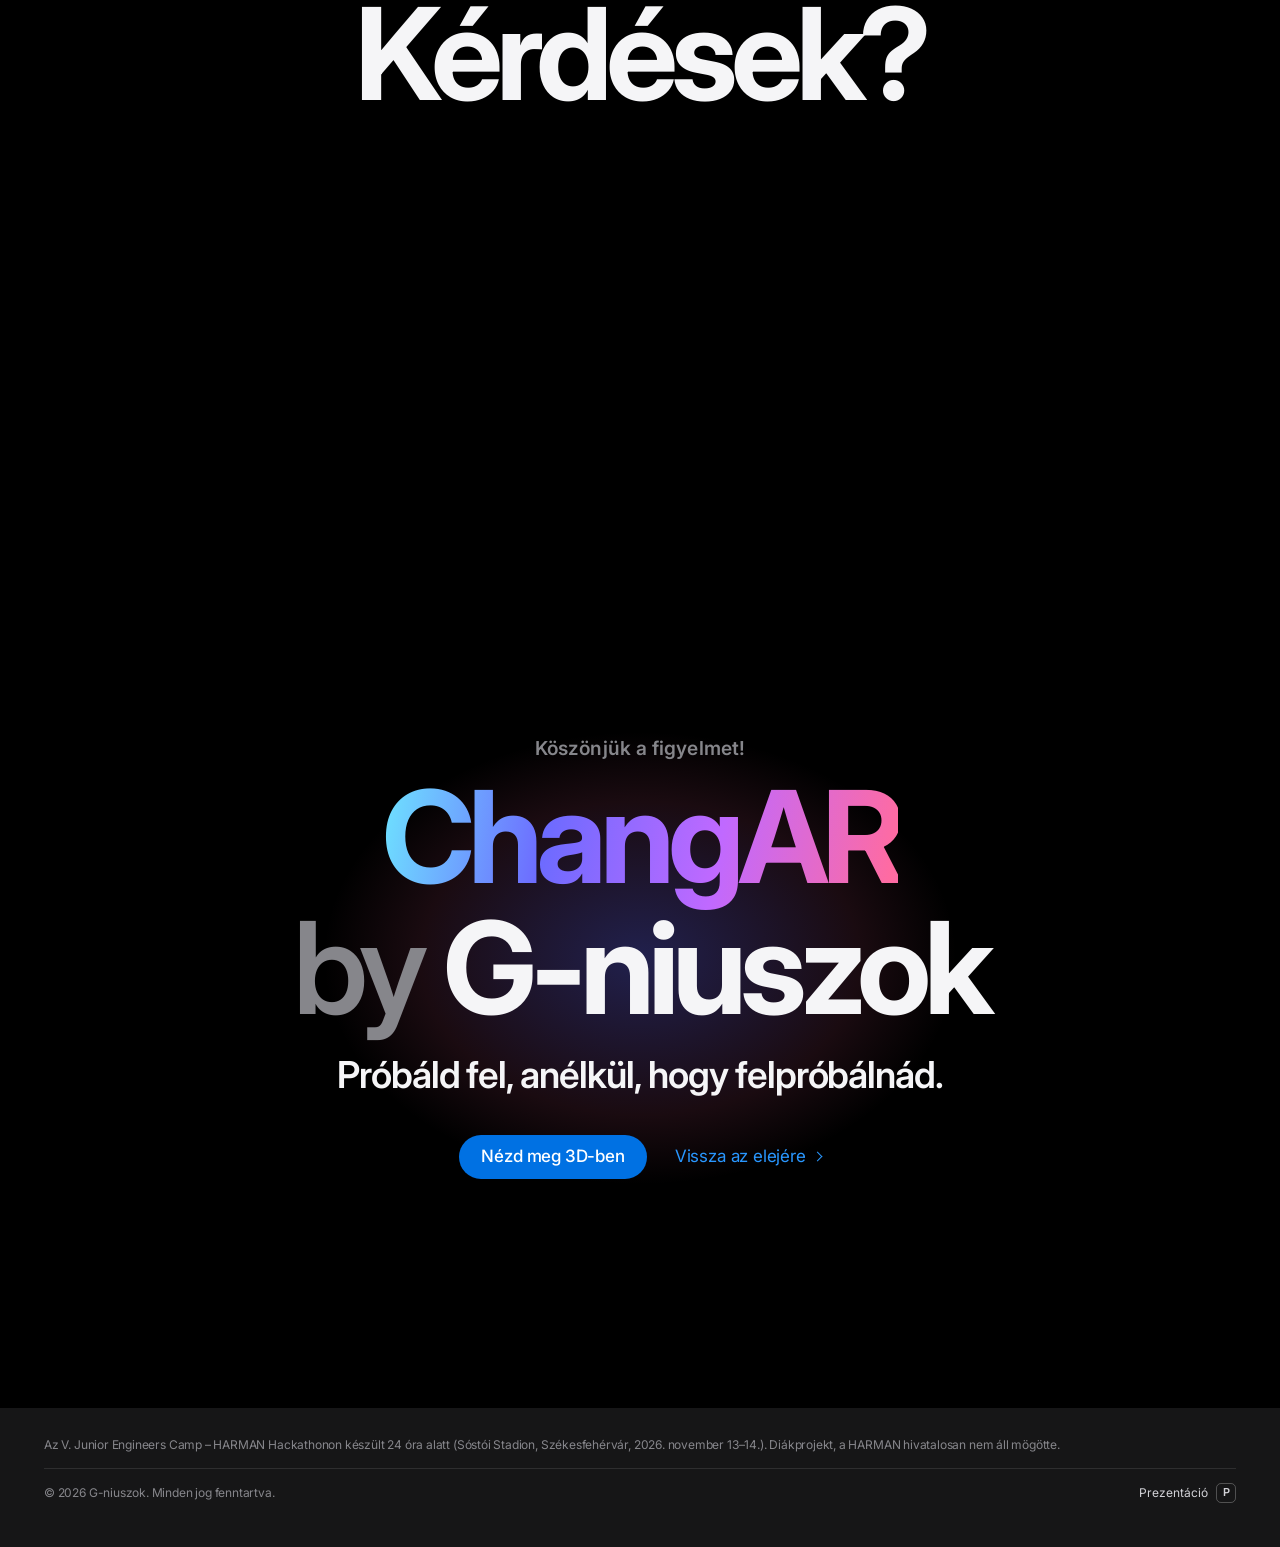
==== commit bf1006bb: "Add files via upload" ====
--- a/web/index.html
+++ b/web/index.html
@@ -101,17 +101,17 @@
         <li class="flow__step reveal">
           <span class="flow__icon"><svg class="icon" viewBox="0 0 24 24" aria-hidden="true"><path d="M3.5 8.5A1.5 1.5 0 0 1 5 7h2.5L9 5h6l1.5 2H19a1.5 1.5 0 0 1 1.5 1.5v9A1.5 1.5 0 0 1 19 19H5a1.5 1.5 0 0 1-1.5-1.5z"/><circle cx="12" cy="12.5" r="3.5"/></svg></span>
           <span class="flow__num">01</span>
-          <h3>Válassz a ruhák közül</h3>
+          <h3>Állj elé a kijelölt helyre</h3>
         </li>
         <li class="flow__step reveal" style="--d:.08s">
           <span class="flow__icon"><svg class="icon" viewBox="0 0 24 24" aria-hidden="true"><rect x="2.5" y="8" width="19" height="8" rx="1.5"/><path d="M6.5 8v3M10 8v4.5M13.5 8v3M17 8v4.5"/></svg></span>
           <span class="flow__num">02</span>
-          <h3>Kövesd a tükör utasításait</h3>
+          <h3>Várj pár másodpercet</h3>
         </li>
         <li class="flow__step reveal" style="--d:.16s">
           <span class="flow__icon"><svg class="icon" viewBox="0 0 24 24" aria-hidden="true"><path d="M8.5 3.5L4 6l-1.5 4.5 3 1v9h13v-9l3-1L20 6l-4.5-2.5a3.5 3.5 0 0 1-7 0z"/></svg></span>
           <span class="flow__num">03</span>
-          <h3>Gyönyörködhetsz is magadban</h3>
+          <h3>Már kezdhetsz is válogatni</h3>
         </li>
       </ol>
       <p class="eyebrow how__pros reveal">Előnyök</p>
@@ -166,8 +166,8 @@
     </div>
   </section>
 
-  <!-- ============================== 5 · EXPLORE (interactive 3D, backdrop for the live demo) ============================== -->
-  <section class="section explore slide" id="explore" data-slide>
+  <!-- ============================== 5 · EXPLORE (interactive 3D; on the page only, hidden in presentation mode) ============================== -->
+  <section class="section explore slide" id="explore">
     <div class="container container--wide">
       <div class="section-head">
         <p class="eyebrow reveal">3D modell</p>
@@ -252,20 +252,10 @@
           <h3>Webshopoknak</h3>
           <p>Aki ismeri a méreteit, jobban választ.</p>
         </article>
-        <article class="person reveal">
+        <article class="person reveal" style="--d:.15s">
           <svg class="icon person__icon" viewBox="0 0 24 24" aria-hidden="true"><path d="M12 20.5S3.5 15.6 3.5 9.6A4.4 4.4 0 0 1 12 7.4a4.4 4.4 0 0 1 8.5 2.2c0 6-8.5 10.9-8.5 10.9z"/></svg>
           <h3>Akiknek nehéz az átöltözés</h3>
           <p>Idősebbeknek, vagy ha valaki sérült.</p>
-        </article>
-        <article class="person reveal" style="--d:.05s">
-          <svg class="icon person__icon" viewBox="0 0 24 24" aria-hidden="true"><rect x="2.5" y="8" width="19" height="8" rx="1.5"/><path d="M6.5 8v3M10 8v4.5M13.5 8v3M17 8v4.5"/></svg>
-          <h3>Szabóknak</h3>
-          <p>Gyors első becslés, mielőtt előkerül a mérőszalag.</p>
-        </article>
-        <article class="person reveal" style="--d:.1s">
-          <svg class="icon person__icon" viewBox="0 0 24 24" aria-hidden="true"><rect x="5" y="10.5" width="14" height="10" rx="2"/><path d="M8 10.5V7.5a4 4 0 0 1 8 0v3"/></svg>
-          <h3>Akiknek fontos az adatvédelem</h3>
-          <p>A kép nem megy sehova, minden helyben fut.</p>
         </article>
       </div>
     </div>
@@ -350,7 +340,7 @@
     <div class="closing__glow" aria-hidden="true"></div>
     <p class="eyebrow reveal">Köszönjük a figyelmet!</p>
     <h2 class="closing__title reveal"><span class="lockup__name grad-text grad-text--animated">ChangAR</span> <span class="lockup__by">by <span class="lockup__team">G-niuszok</span></span></h2>
-    <p class="closing__tagline reveal">Próbáld fel, anélkül, hogy felpróbálnád./p>
+    <p class="closing__tagline reveal">Próbáld fel, anélkül, hogy felpróbálnád.</p>
     <div class="hero__ctas reveal">
       <a class="btn" href="#explore">Nézd meg 3D-ben</a>
       <a class="link-more" href="#top">Vissza az elejére</a>
--- a/web/css/style.css
+++ b/web/css/style.css
@@ -236,6 +236,8 @@
 .nav__toggle svg { width: 18px; height: 18px; fill: none; stroke: currentColor; stroke-width: 1.8; stroke-linecap: round; stroke-linejoin: round; transition: transform .4s var(--ease); }
 .nav.is-open .nav__toggle svg { transform: rotate(180deg); }
 .is-presenting .nav { transform: translateY(-110%); }
+/* The interactive 3D explorer stays on the page but is left out of the presentation. */
+.is-presenting .explore, .is-presenting a[href="#explore"] { display: none; }
 
 @media (max-width: 833px) {
   .nav__toggle { display: grid; order: 2; }
@@ -712,11 +714,12 @@
    Impact
    ========================================================================== */
 .impact .section-title { margin-bottom: clamp(28px, 5vh, 56px); }
-.people { display: grid; grid-template-columns: repeat(3, minmax(0, 1fr)); gap: 16px; }
+.people { display: grid; grid-template-columns: repeat(2, minmax(0, 1fr)); gap: 16px; max-width: 920px; }
 .person { padding: clamp(24px, 2.4vw, 32px); border-radius: var(--r-lg); background: var(--surface); }
 .person__icon { width: 34px; height: 34px; stroke-width: 1.5; color: var(--accent-1); }
 .person:nth-child(3n+2) .person__icon { color: var(--accent-3); }
 .person:nth-child(3n) .person__icon { color: var(--accent-4); }
+.person:nth-child(4n) .person__icon { color: var(--accent-2); }
 .person h3 { margin: 16px 0 6px; font-size: 20px; font-weight: 650; letter-spacing: -0.022em; line-height: 1.2; }
 .person p { color: var(--muted); font-size: 16px; line-height: 1.45; }
 .impact-stats { display: grid; grid-template-columns: repeat(2, minmax(0, 1fr)); gap: 16px; margin-top: 16px; }
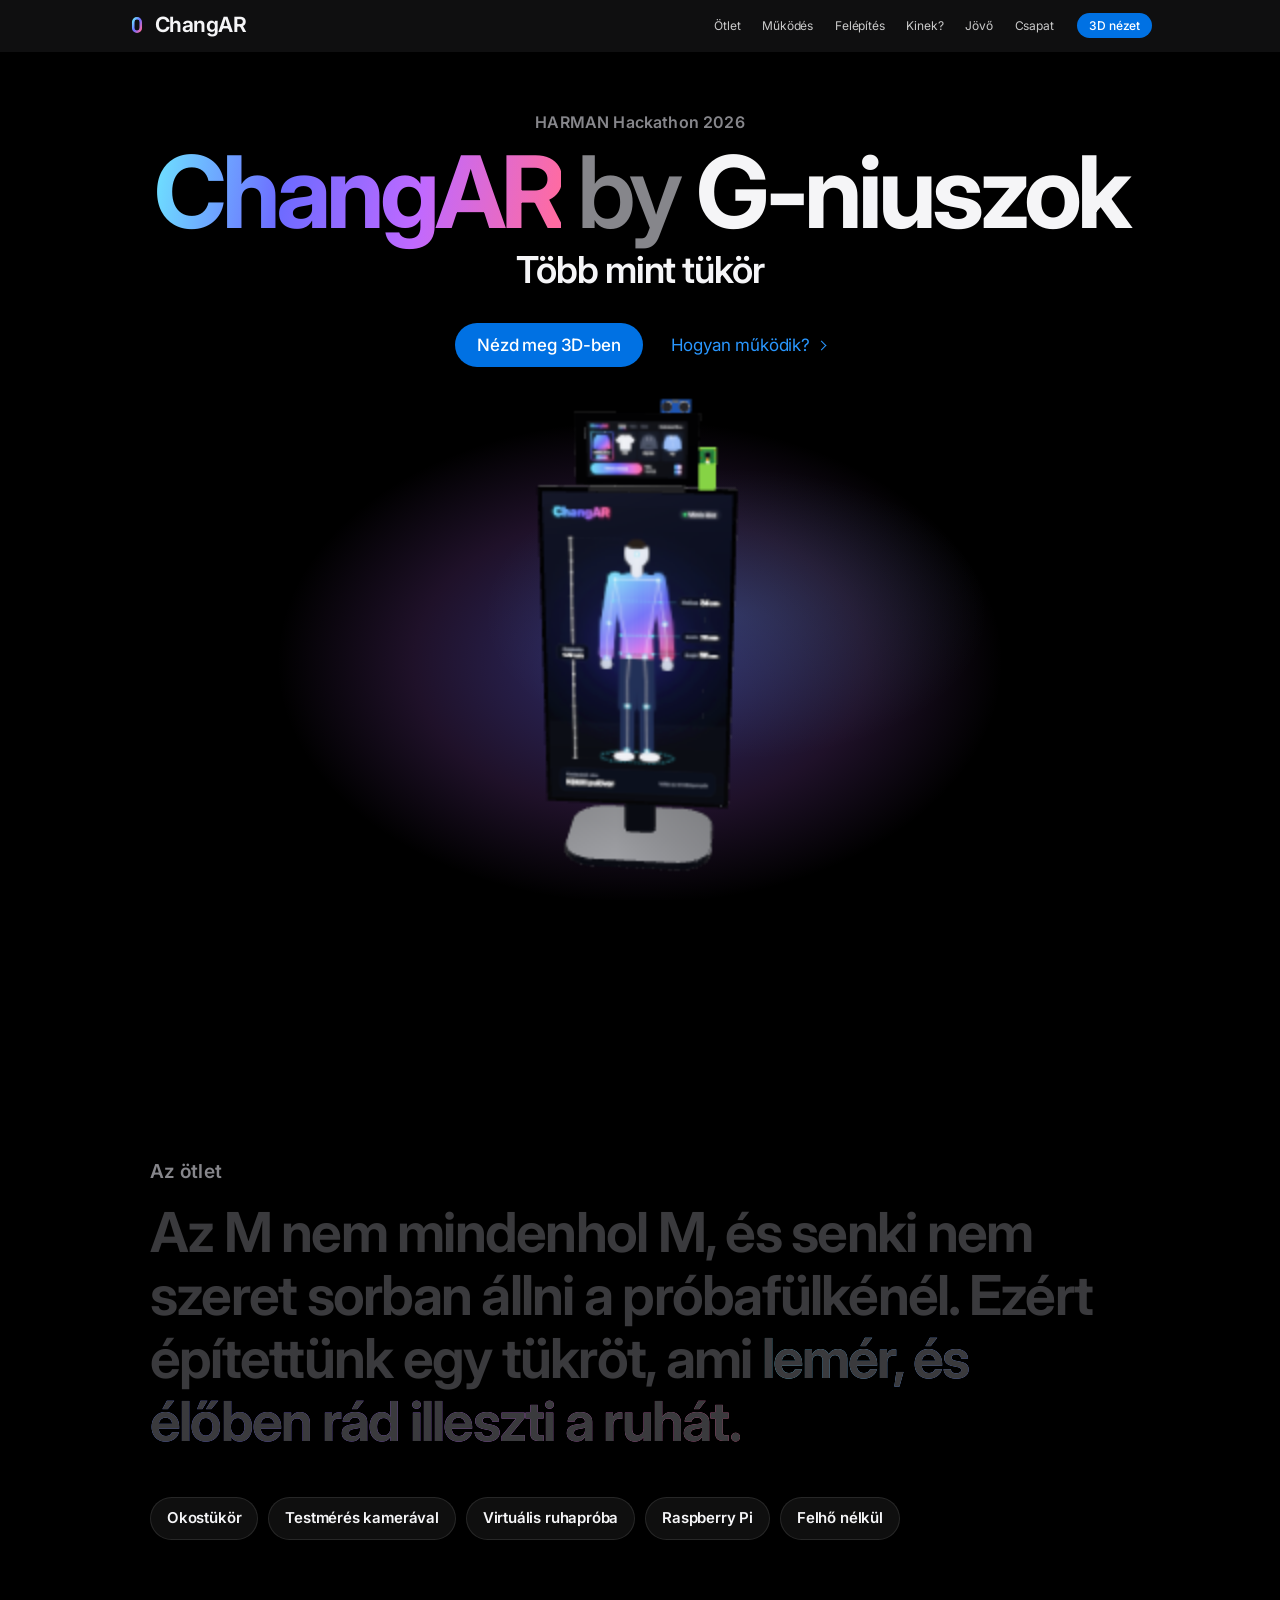
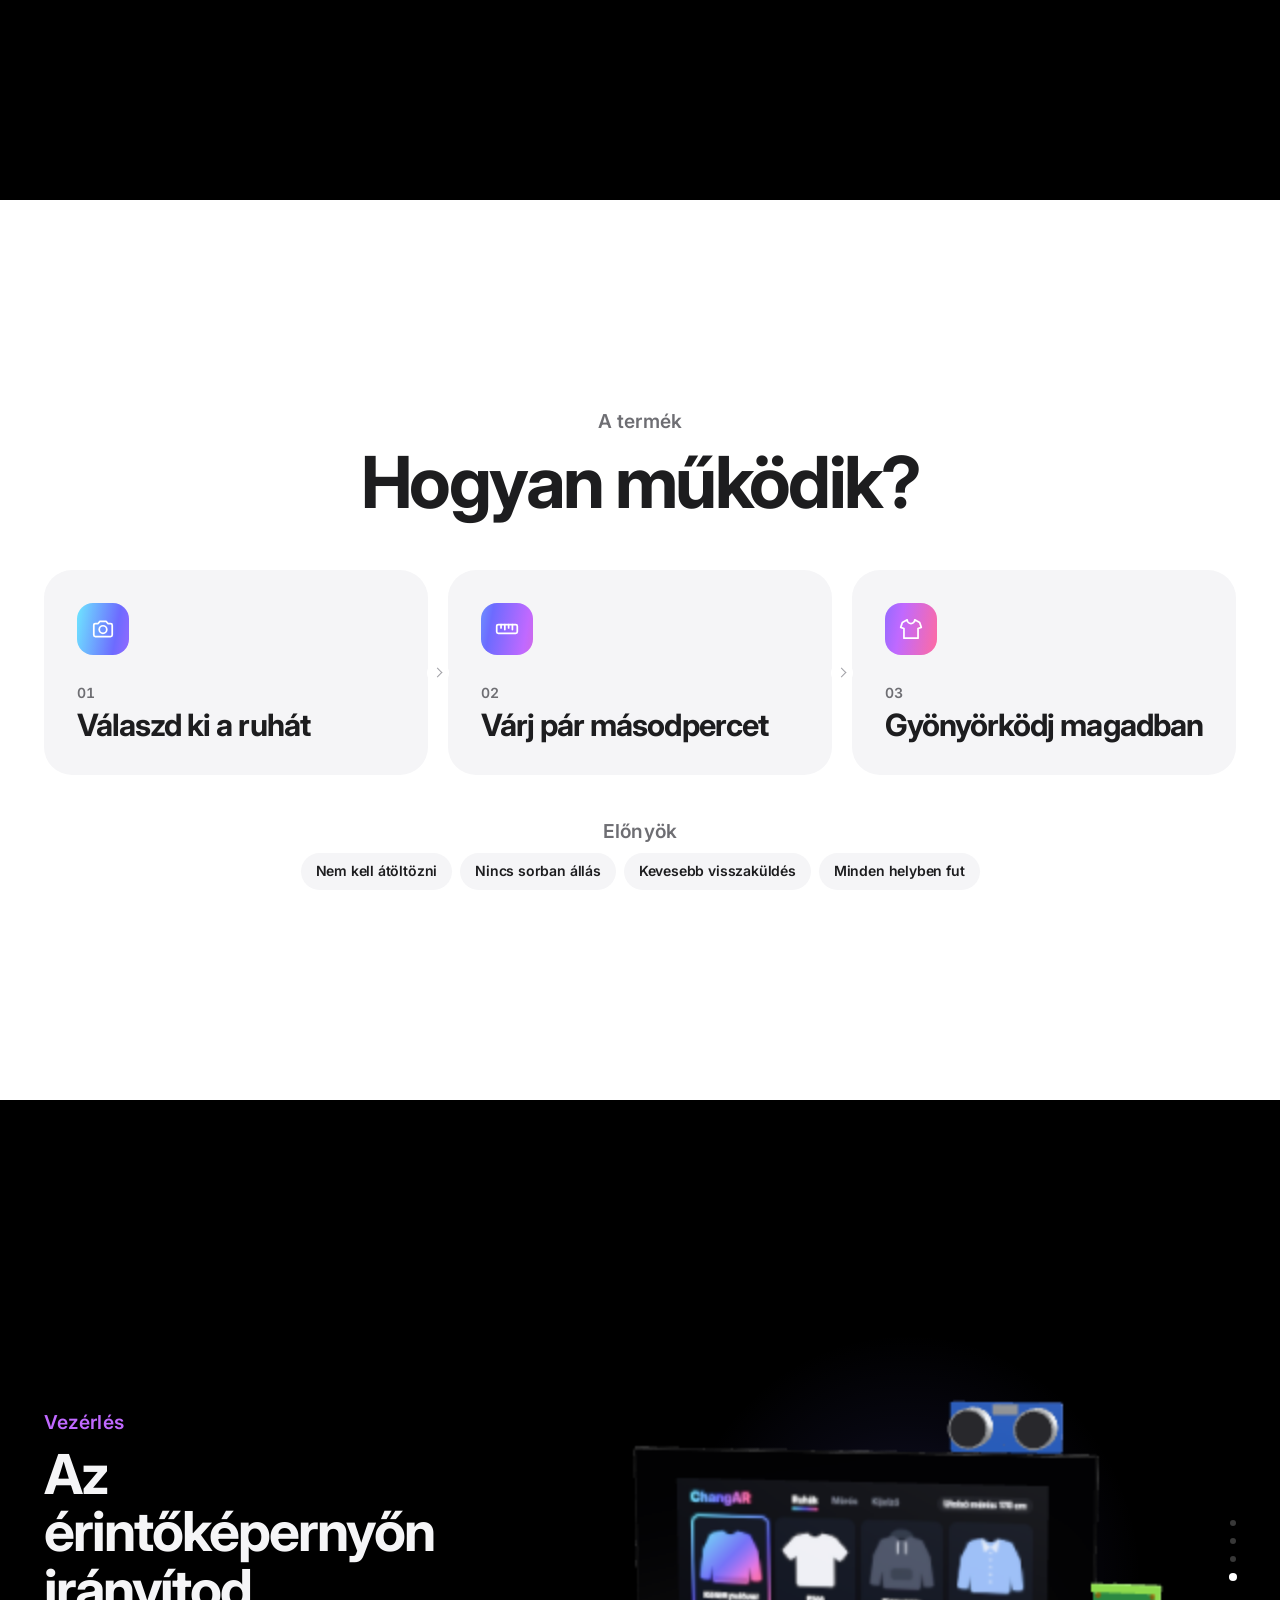
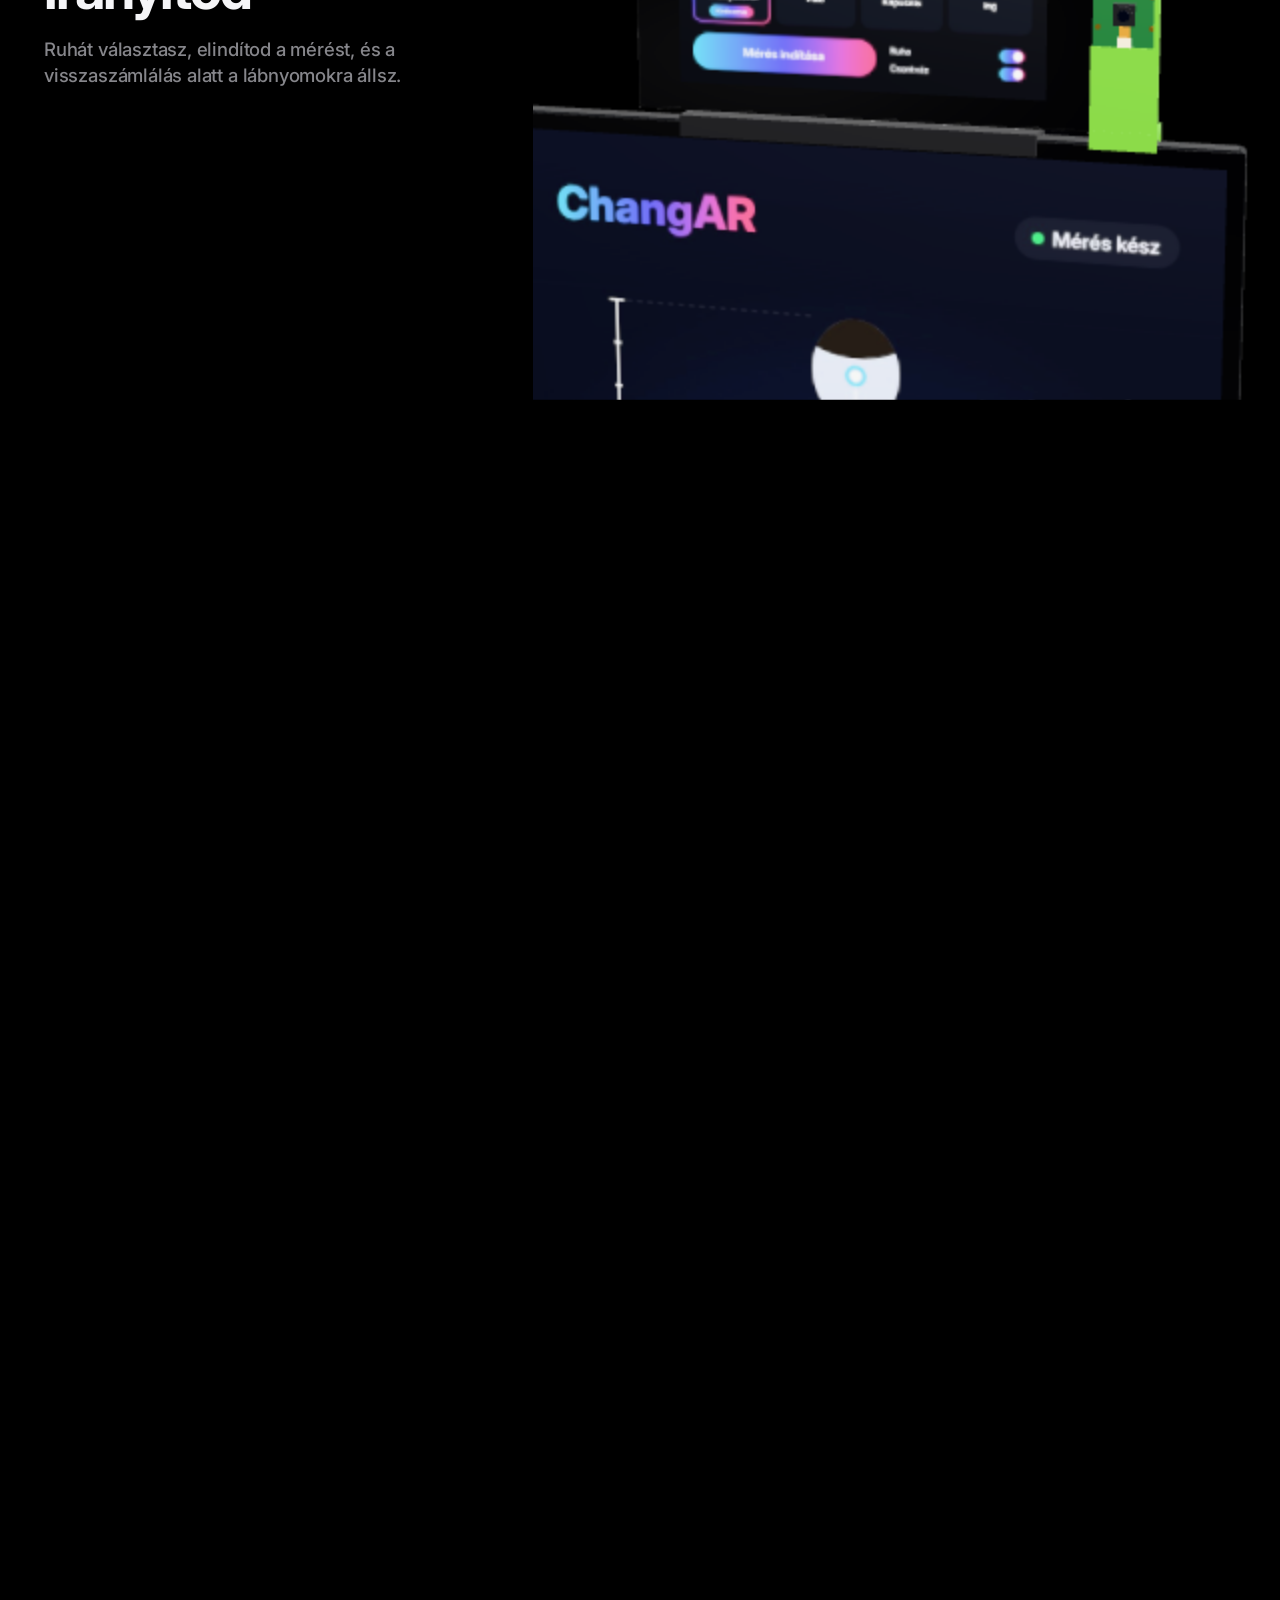
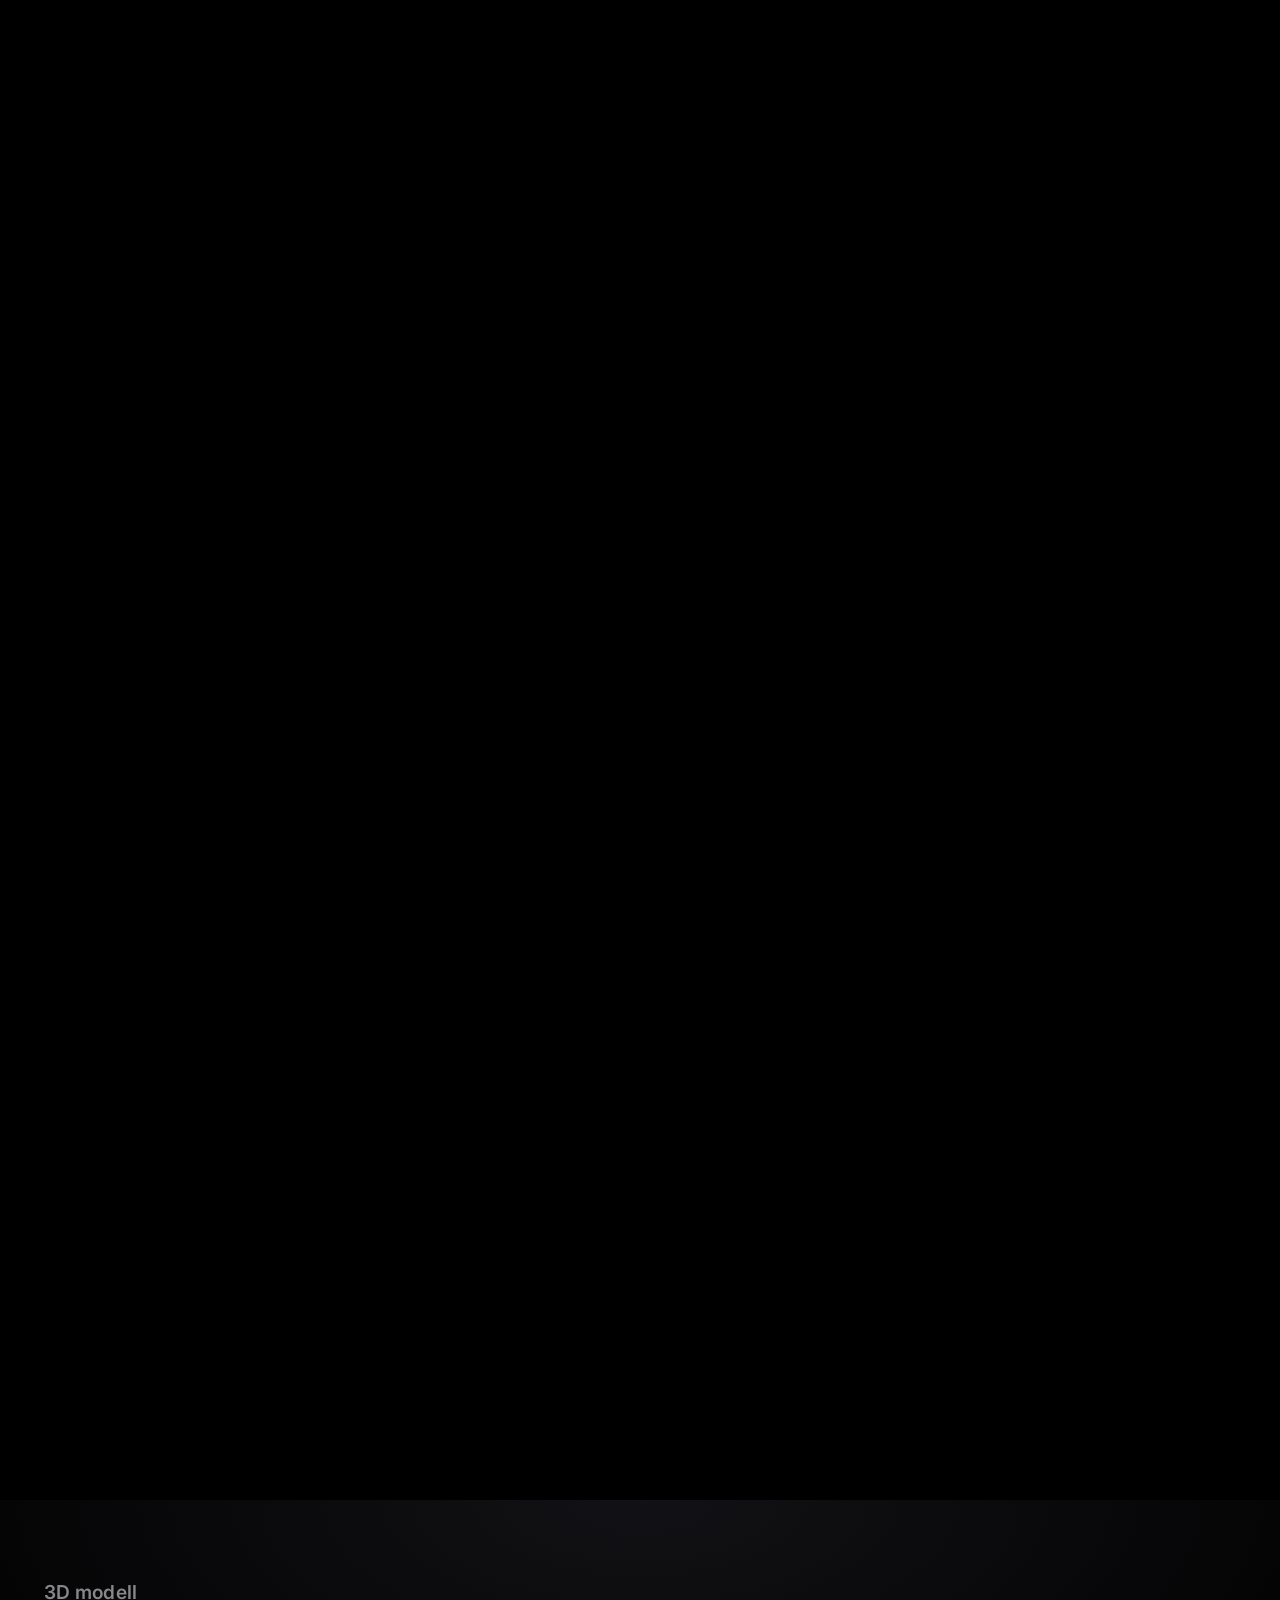
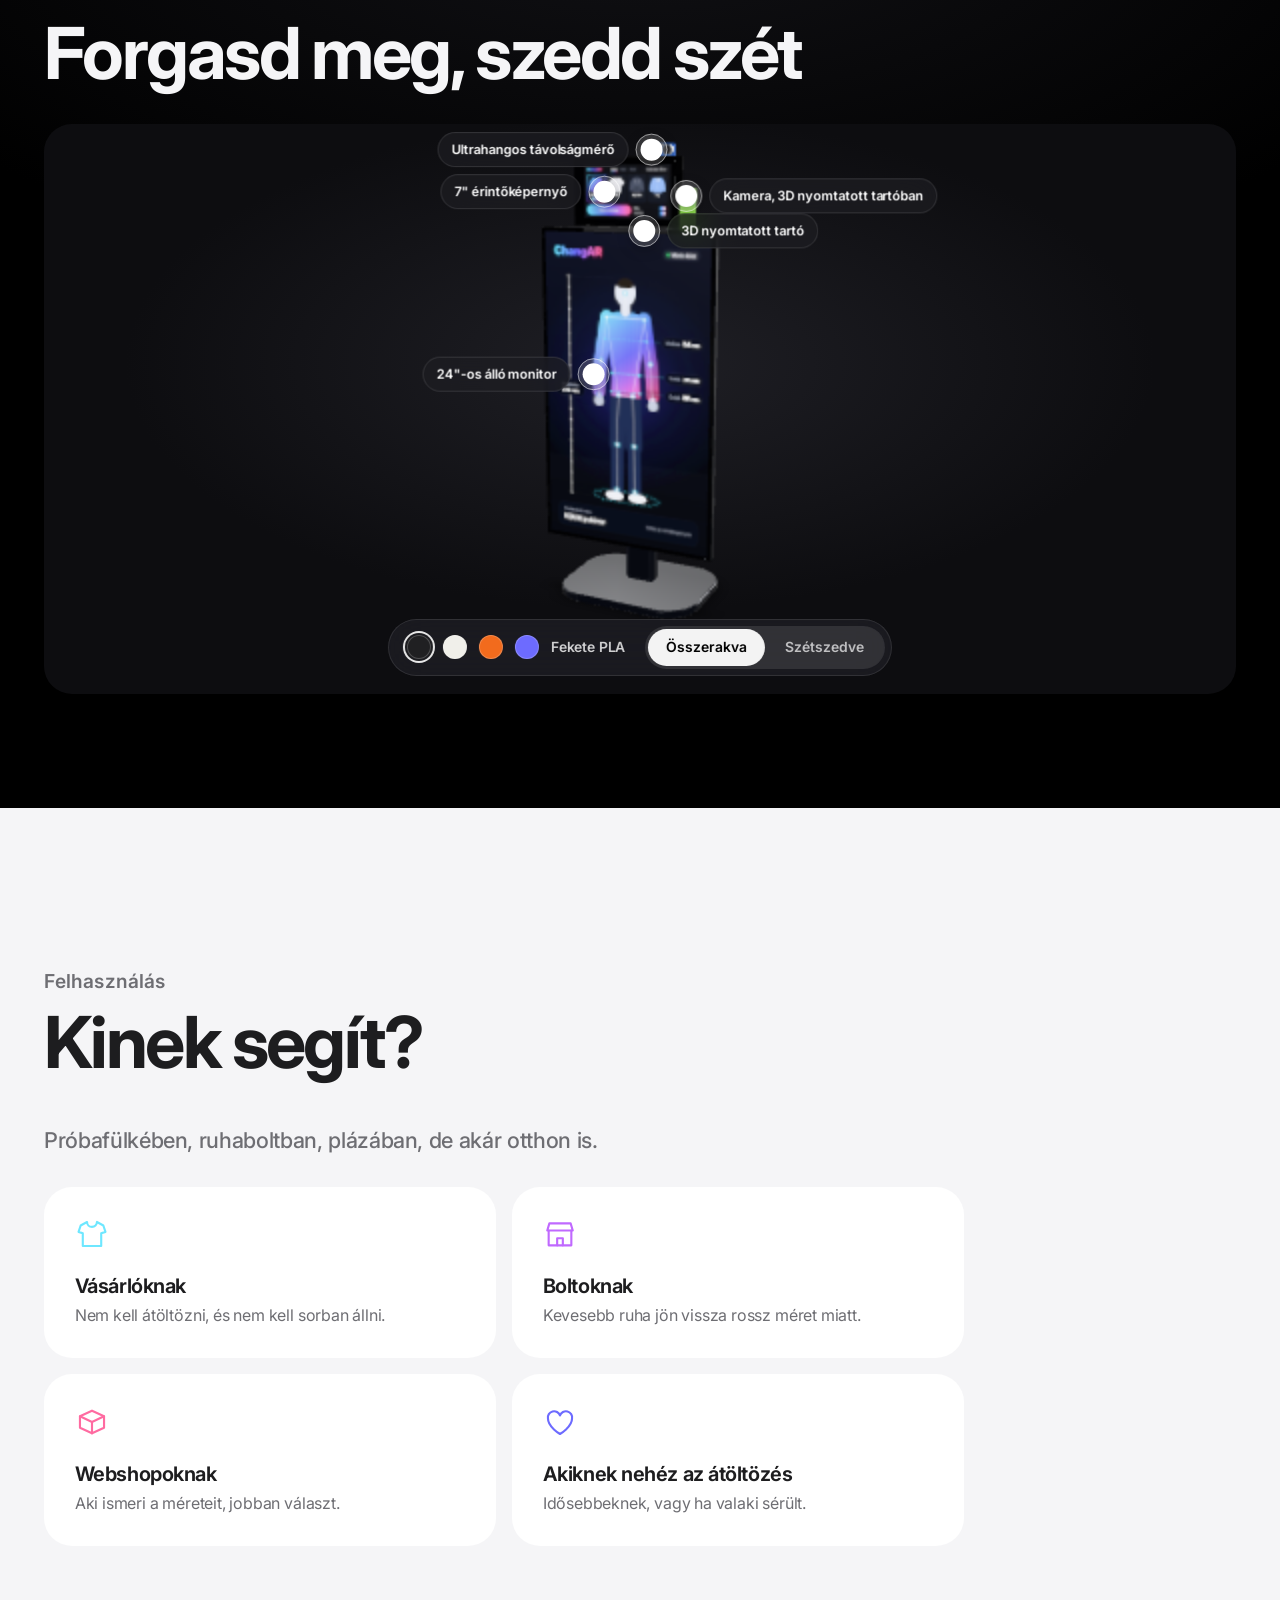
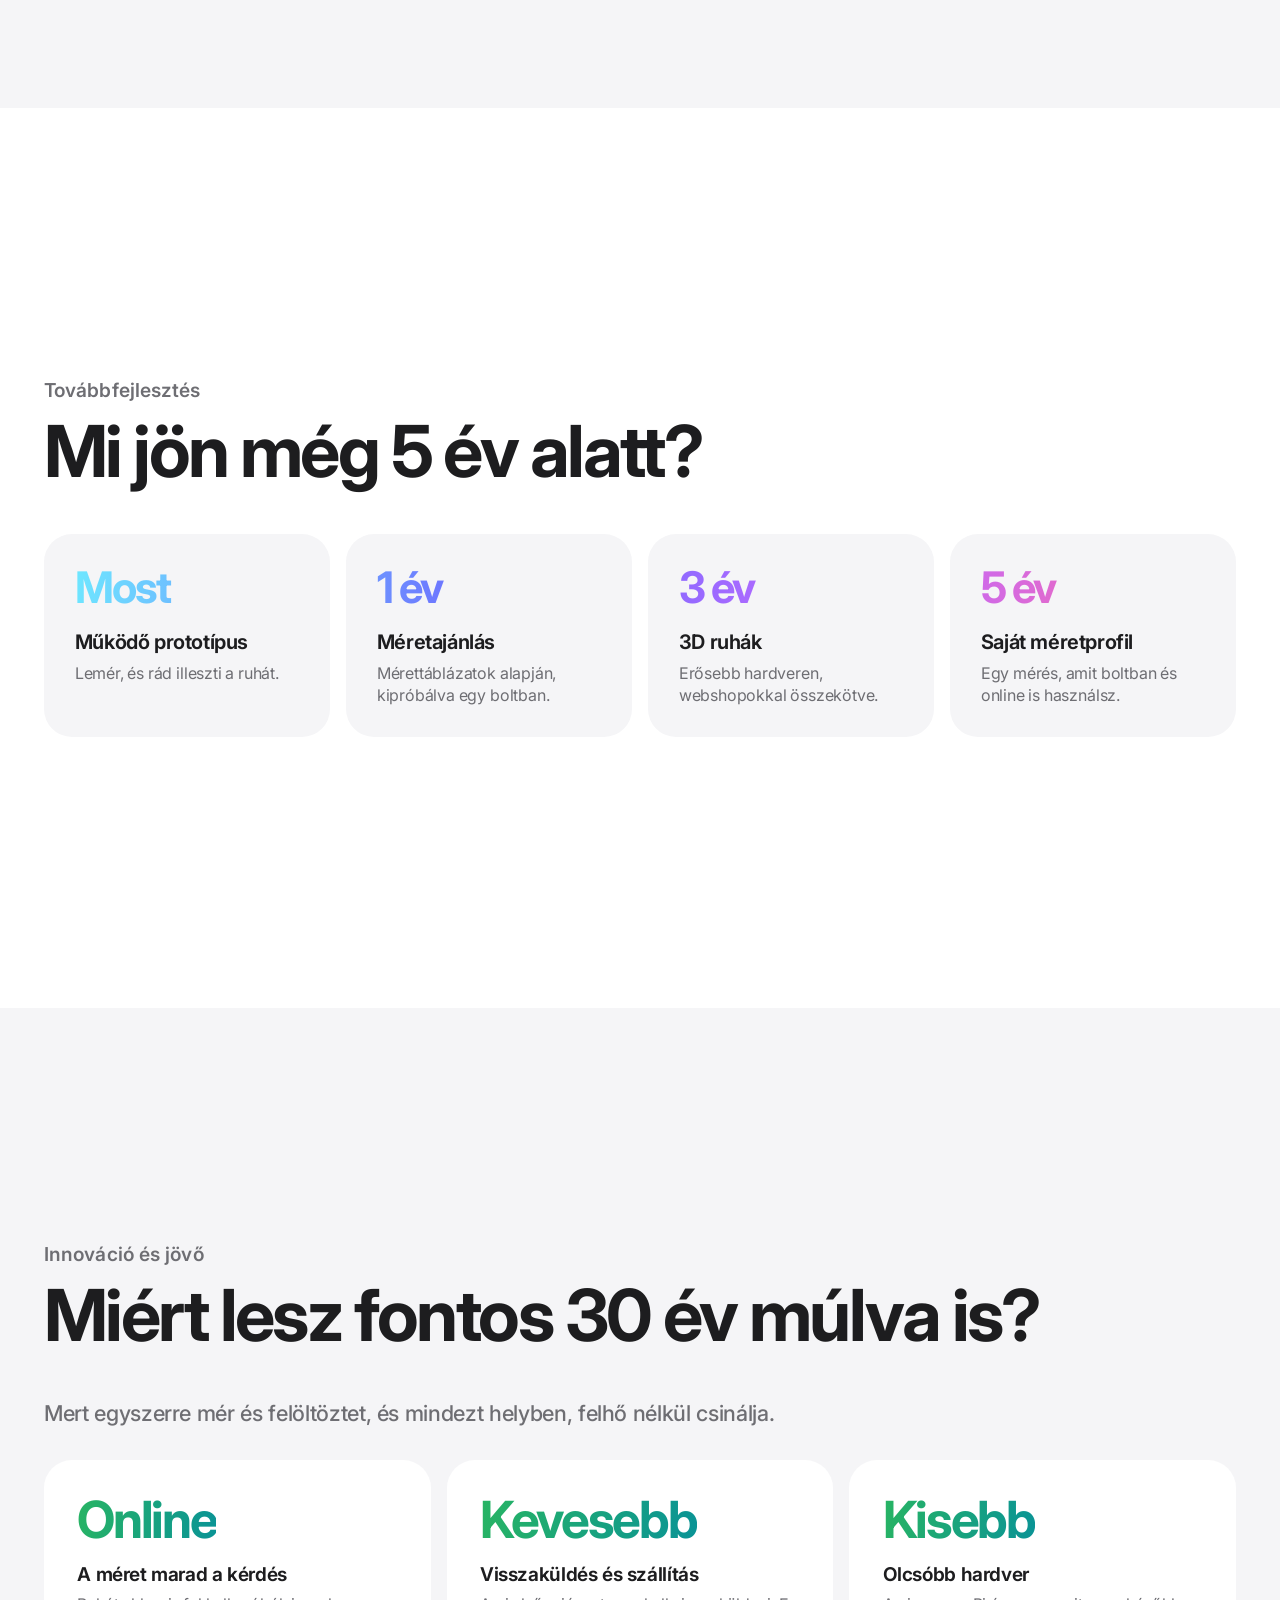
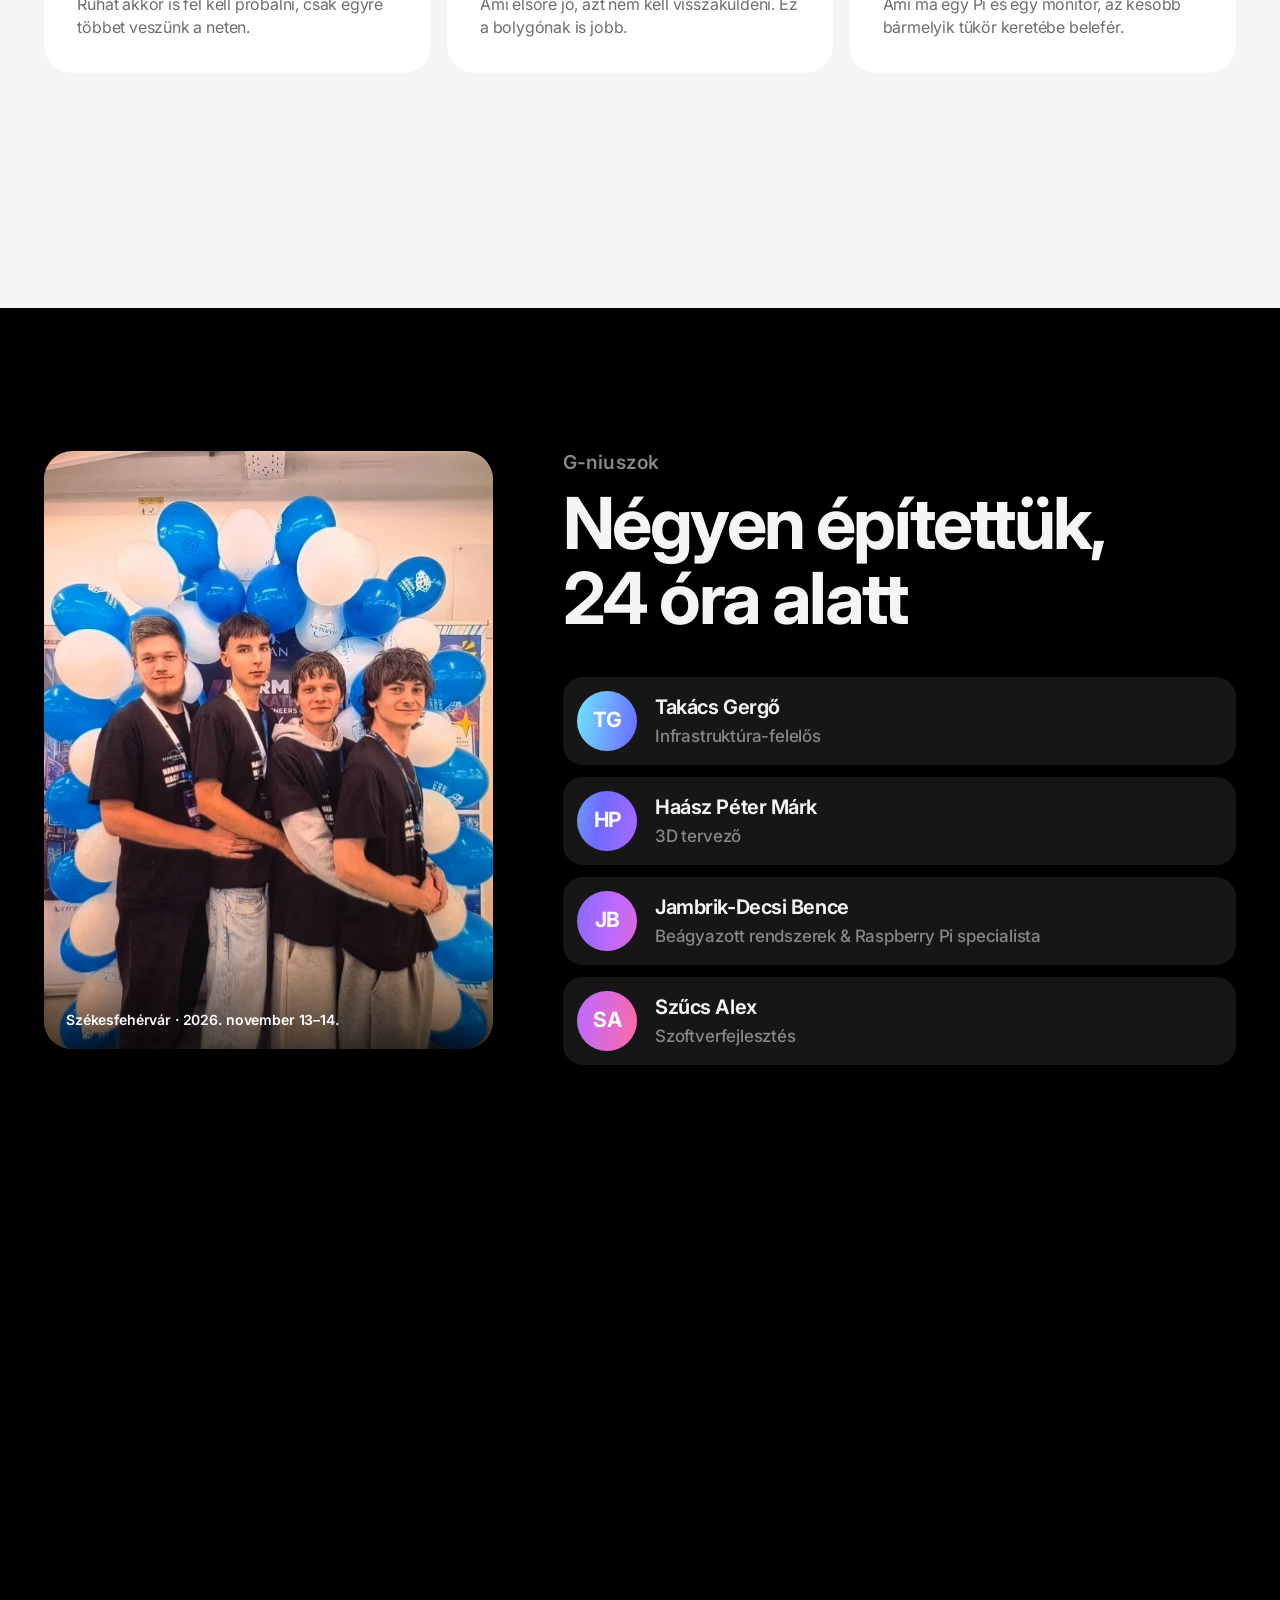
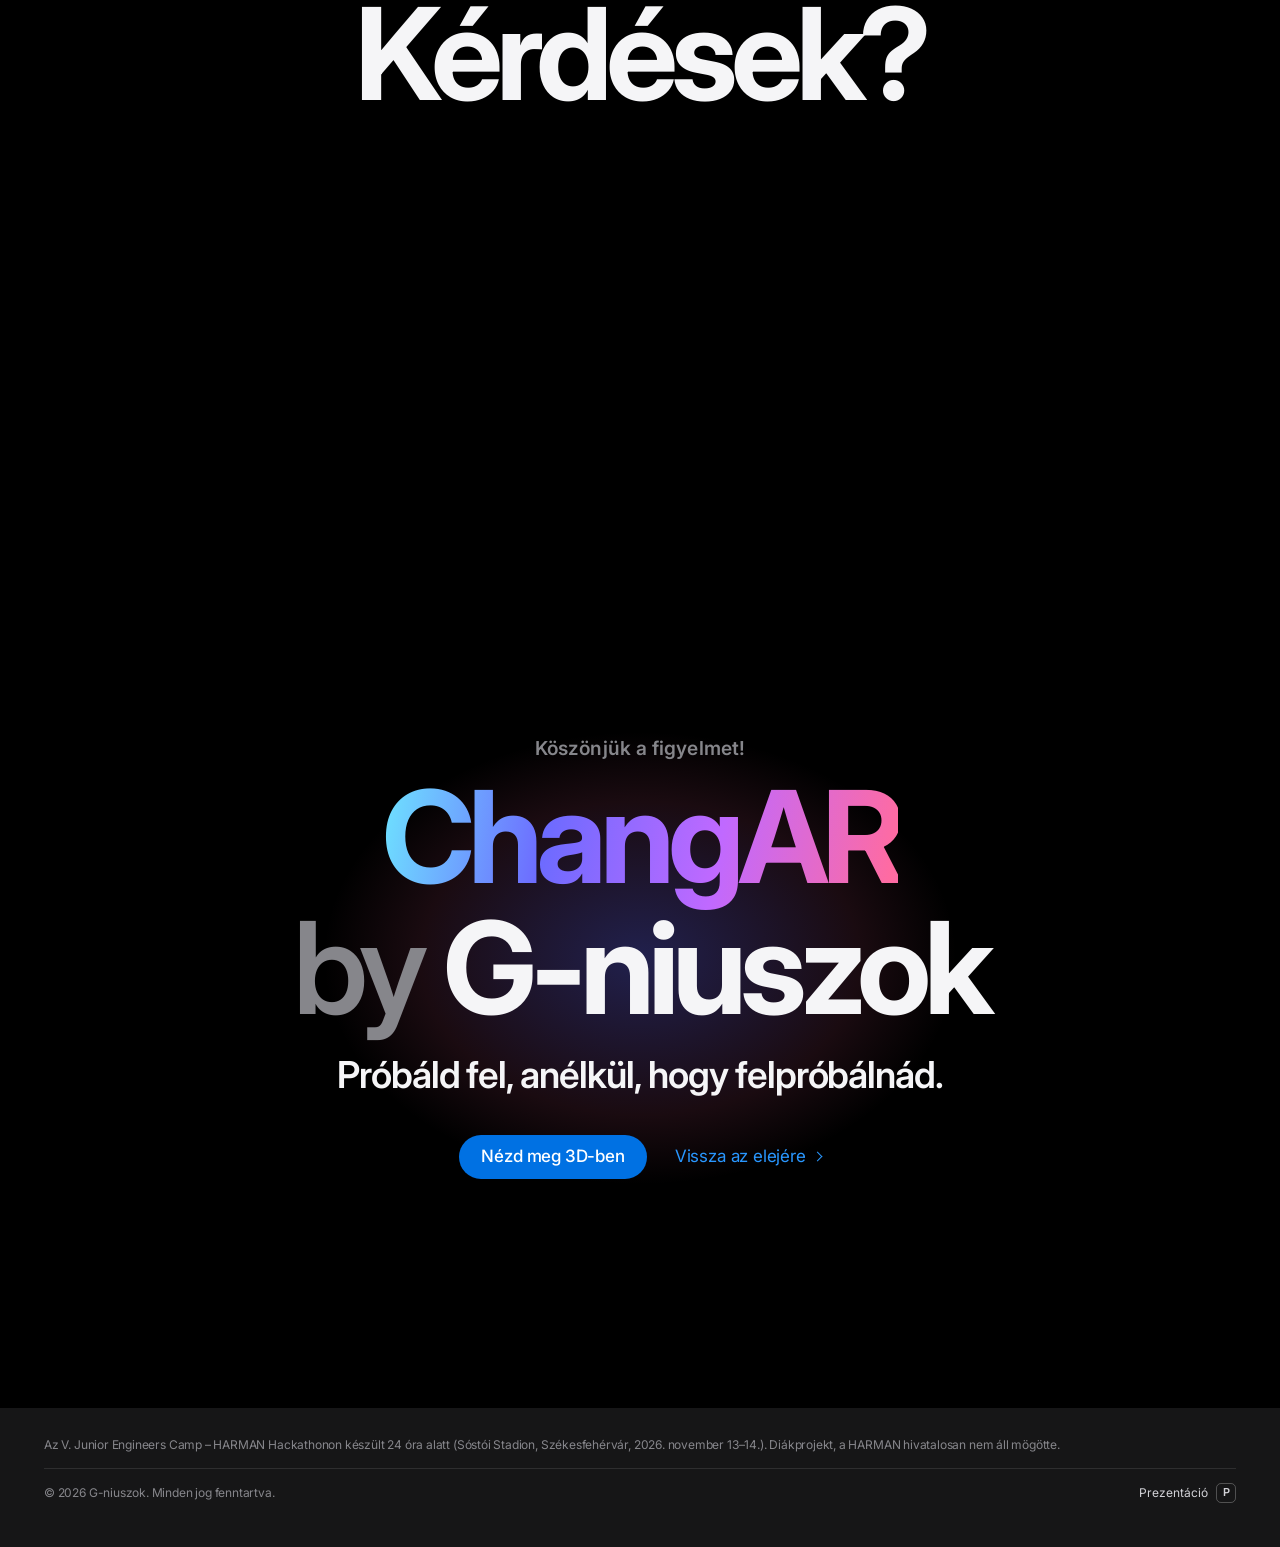
==== commit afc7c5fd: "Update step titles in index.html" ====
--- a/web/index.html
+++ b/web/index.html
@@ -101,7 +101,7 @@
         <li class="flow__step reveal">
           <span class="flow__icon"><svg class="icon" viewBox="0 0 24 24" aria-hidden="true"><path d="M3.5 8.5A1.5 1.5 0 0 1 5 7h2.5L9 5h6l1.5 2H19a1.5 1.5 0 0 1 1.5 1.5v9A1.5 1.5 0 0 1 19 19H5a1.5 1.5 0 0 1-1.5-1.5z"/><circle cx="12" cy="12.5" r="3.5"/></svg></span>
           <span class="flow__num">01</span>
-          <h3>Állj elé a kijelölt helyre</h3>
+          <h3>Válaszd ki a ruhát</h3>
         </li>
         <li class="flow__step reveal" style="--d:.08s">
           <span class="flow__icon"><svg class="icon" viewBox="0 0 24 24" aria-hidden="true"><rect x="2.5" y="8" width="19" height="8" rx="1.5"/><path d="M6.5 8v3M10 8v4.5M13.5 8v3M17 8v4.5"/></svg></span>
@@ -111,7 +111,7 @@
         <li class="flow__step reveal" style="--d:.16s">
           <span class="flow__icon"><svg class="icon" viewBox="0 0 24 24" aria-hidden="true"><path d="M8.5 3.5L4 6l-1.5 4.5 3 1v9h13v-9l3-1L20 6l-4.5-2.5a3.5 3.5 0 0 1-7 0z"/></svg></span>
           <span class="flow__num">03</span>
-          <h3>Már kezdhetsz is válogatni</h3>
+          <h3>Gyönyörködj magadban</h3>
         </li>
       </ol>
       <p class="eyebrow how__pros reveal">Előnyök</p>
